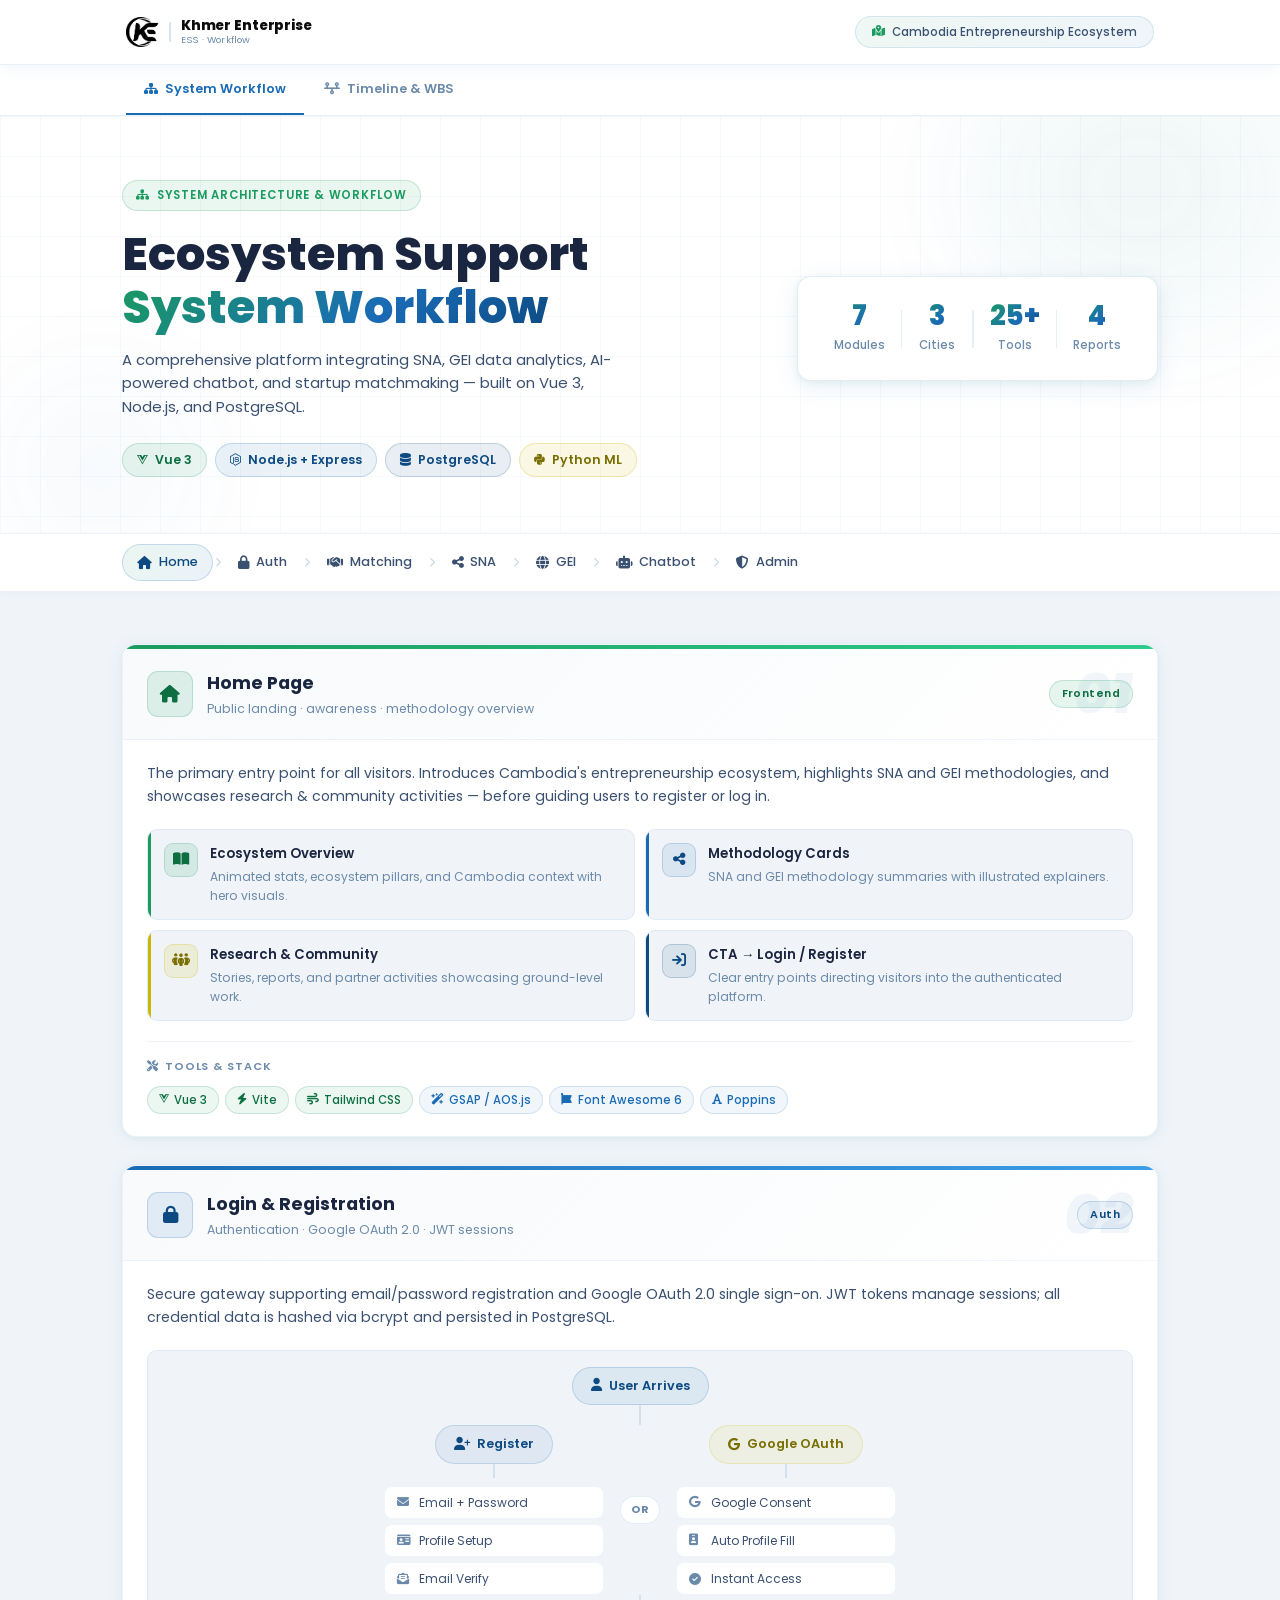
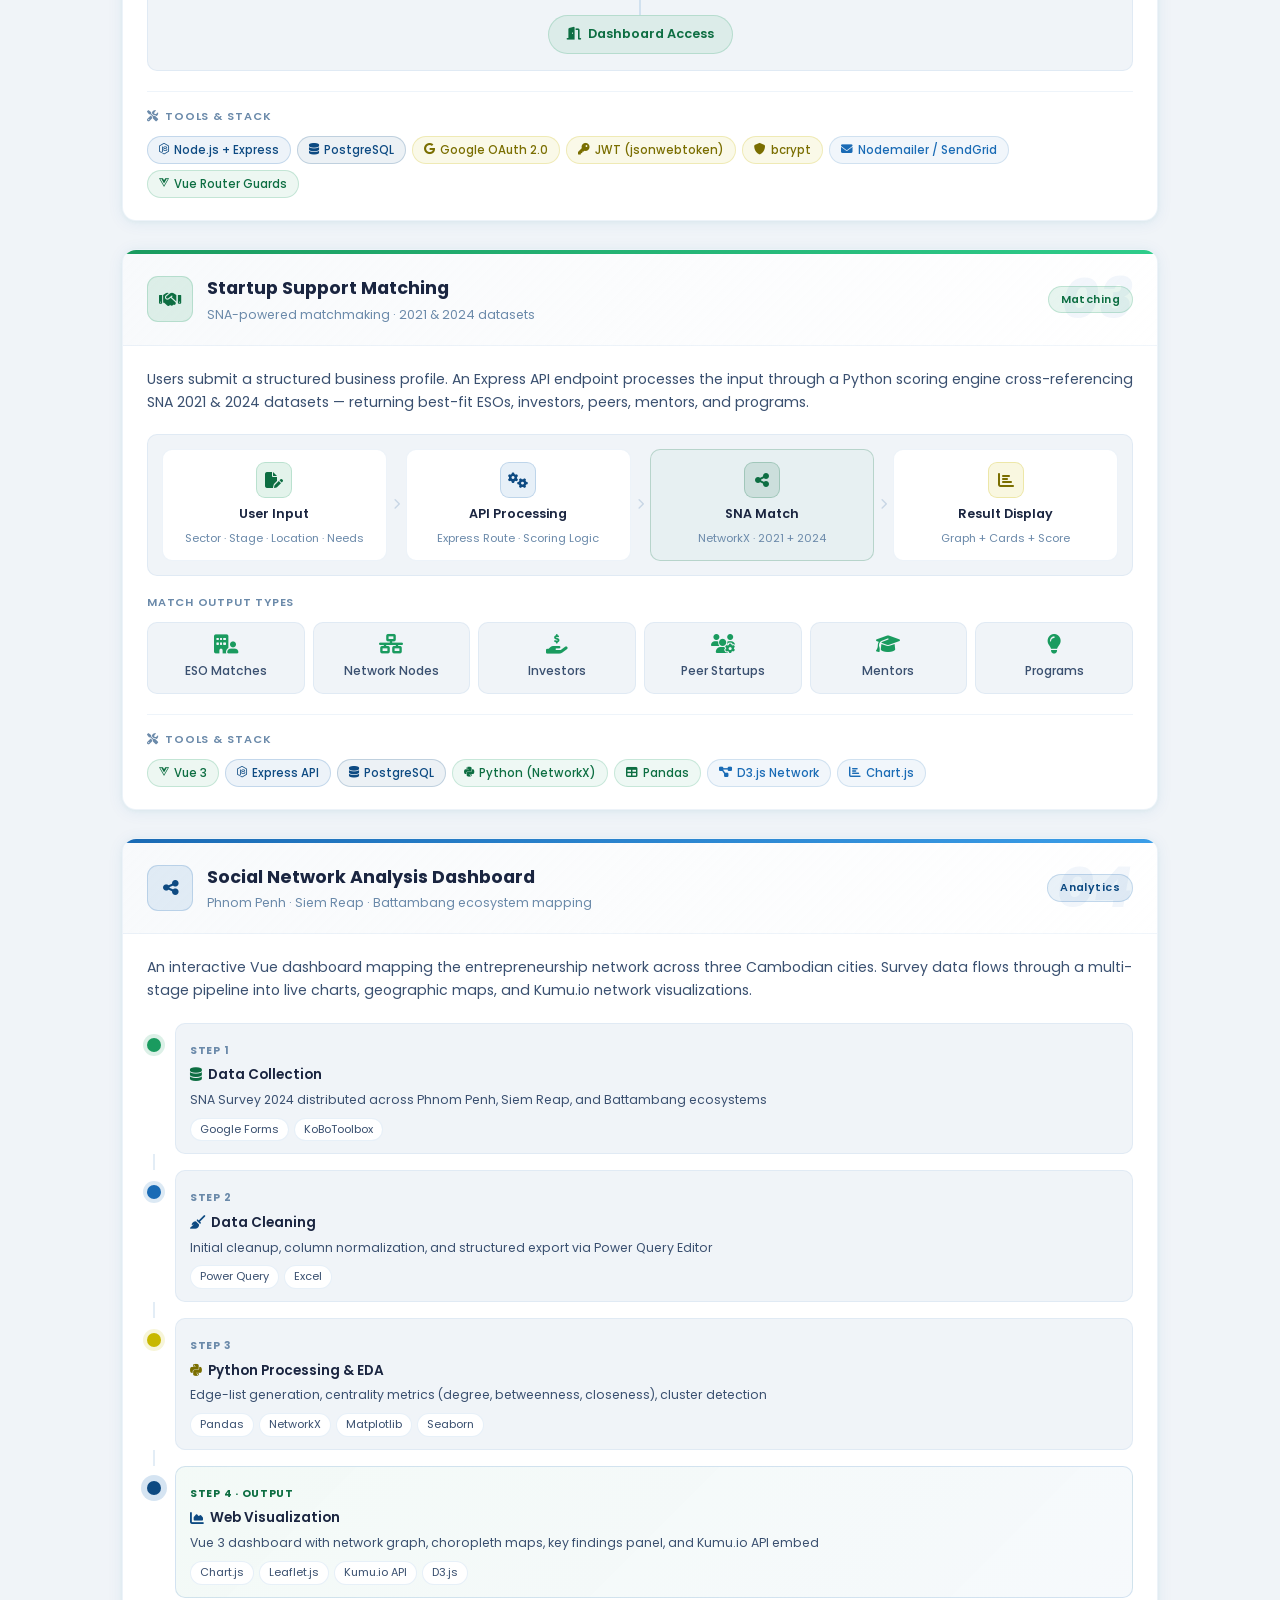
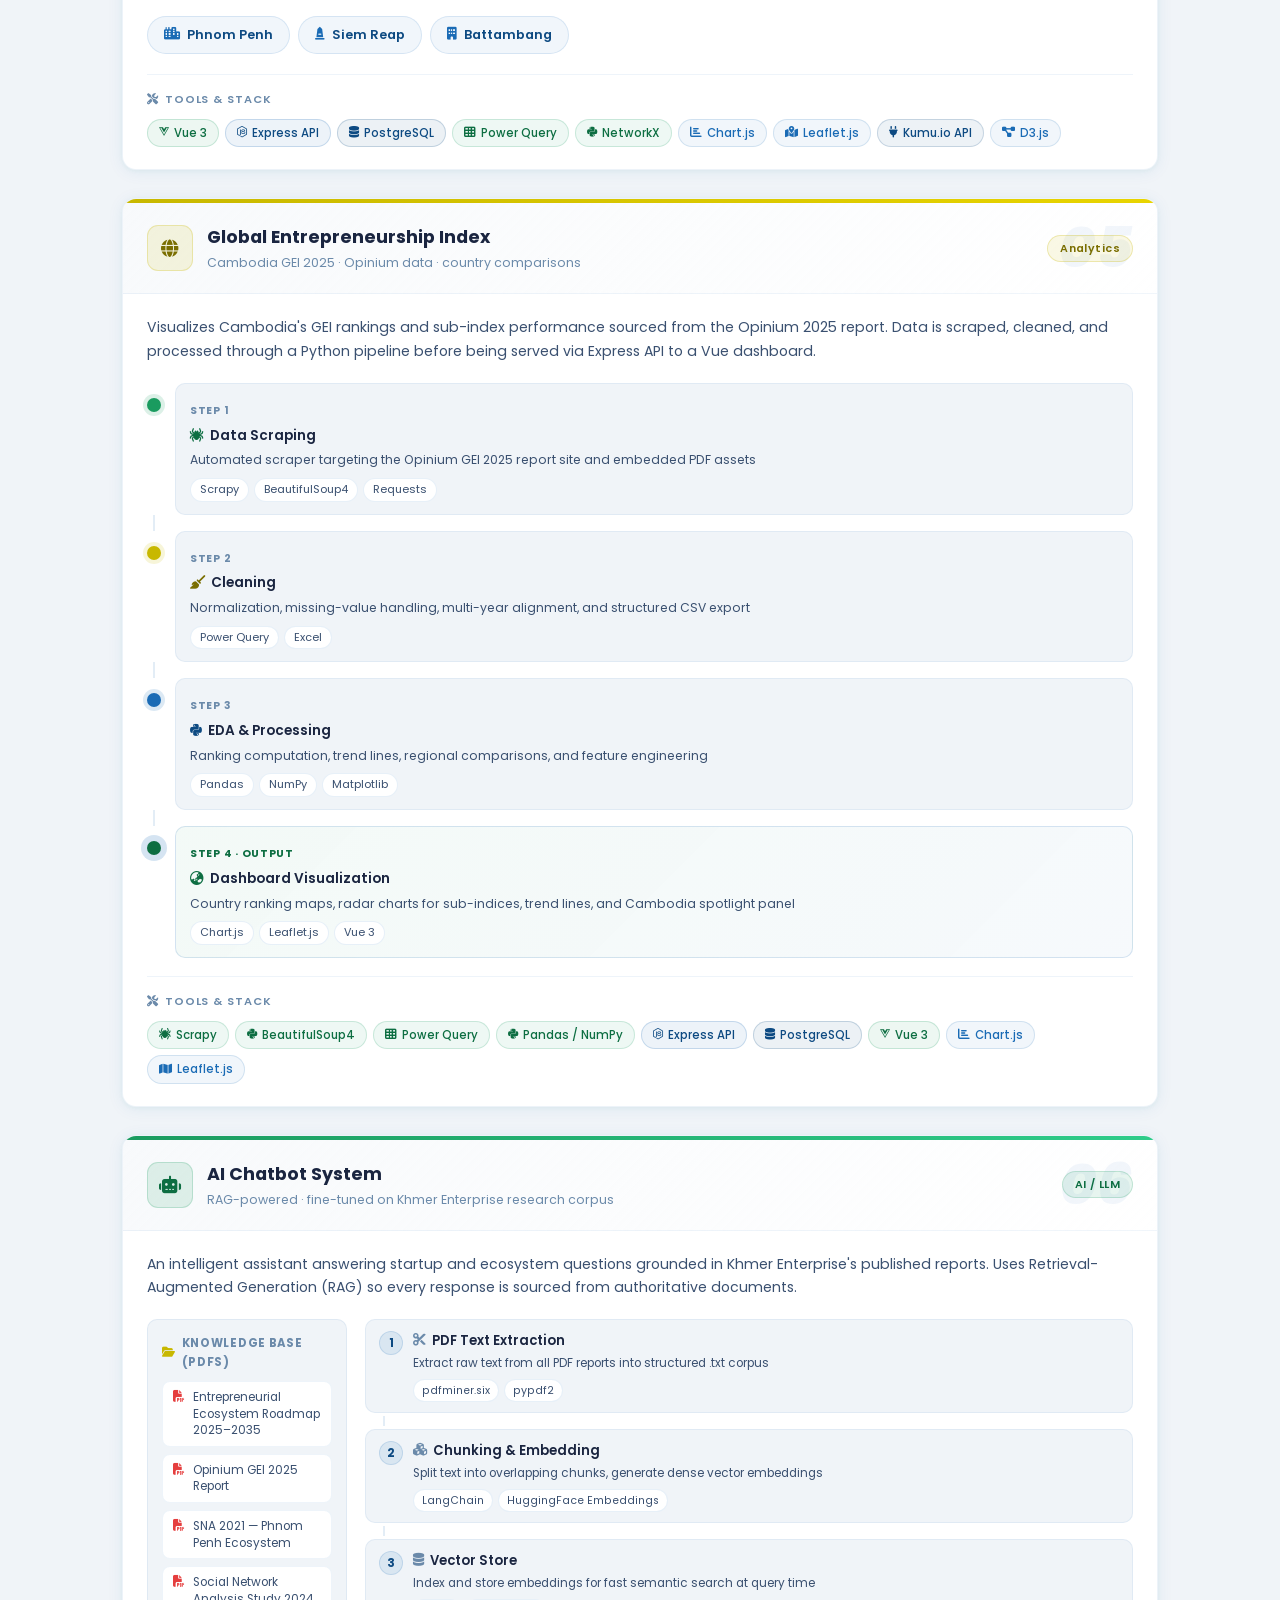
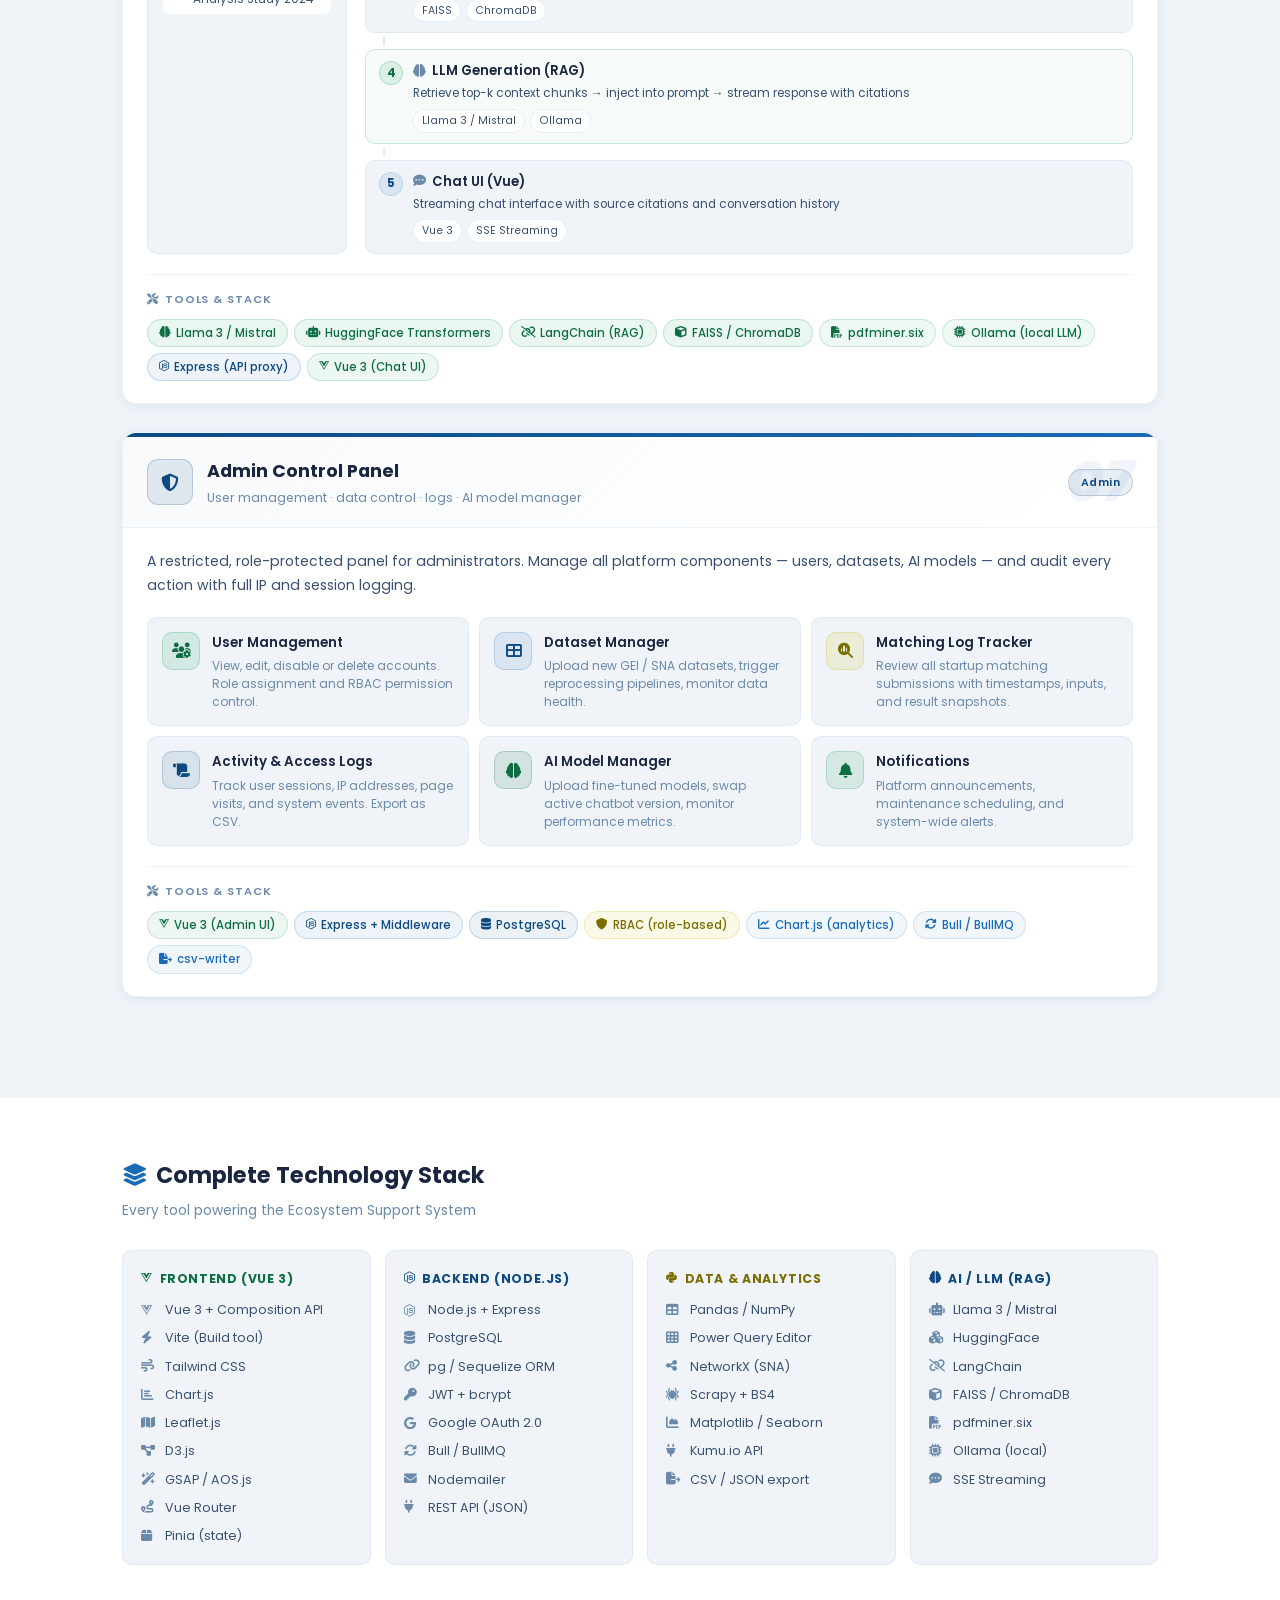
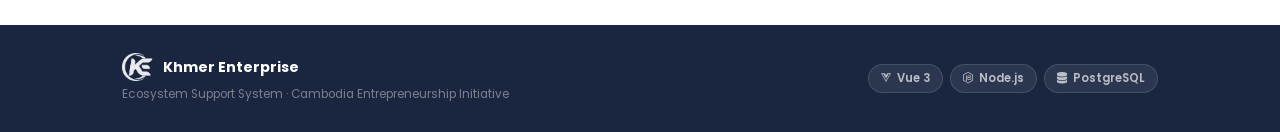
==== index.html @ 116cf1a3 "initial commit" ====
<!DOCTYPE html>
<html lang="en">
<head>
  <meta charset="UTF-8"/>
  <meta name="viewport" content="width=device-width, initial-scale=1.0"/>
  <title>Ecosystem Support System — Workflow</title>
  <link rel="icon" type="image/x-icon" href="images/favicon.ico"/>
  <link rel="stylesheet" href="css/index.css"/>
  <link rel="stylesheet" href="css/timeline.css"/>
  <link href="https://fonts.googleapis.com/css2?family=Poppins:wght@300;400;500;600;700;800&display=swap" rel="stylesheet"/>
  <link rel="stylesheet" href="https://cdnjs.cloudflare.com/ajax/libs/font-awesome/6.5.0/css/all.min.css"/>
</head>
<body>

  <!-- ════════════════════════════════
       HEADER
  ════════════════════════════════ -->
  <header class="site-header">
    <div class="header-inner">

      <!-- Logo -->
      <a class="logo" href="#">
        <img src="images/logo_KE.png" alt="Khmer Enterprise" class="logo-img"
             onerror="this.style.display='none';document.getElementById('logoFallback').style.display='flex'"/>
        <div class="logo-icon-fb" id="logoFallback" style="display:none">
          <i class="fa-solid fa-diagram-project"></i>
        </div>
        <div class="logo-divider" aria-hidden="true"></div>
        <div class="logo-text">
          <span class="logo-main">Khmer Enterprise</span>
          <span class="logo-sub">ESS · Workflow</span>
        </div>
      </a>

      <!-- Centre badge (desktop only) -->
      <div class="header-badge">
        <i class="fa-solid fa-map-location-dot"></i>
        <span>Cambodia Entrepreneurship Ecosystem</span>
      </div>

      <!-- Hamburger (mobile only) -->
      <button class="mobile-menu-btn" id="mobileMenuBtn" aria-label="Toggle navigation menu">
        <span></span>
        <span></span>
        <span></span>
      </button>

    </div>
  </header>

  <!-- ════════════════════════════════
       PAGE TABS
  ════════════════════════════════ -->
  <div class="page-tabs">
    <div class="page-tabs-inner">
      <a class="ptab active" href="index.html">
        <i class="fa-solid fa-sitemap"></i> System Workflow
      </a>
      <a class="ptab" href="timeline.html">
        <i class="fa-solid fa-timeline"></i> Timeline &amp; WBS
      </a>
    </div>
  </div>

  <!-- ════════════════════════════════
       HERO
  ════════════════════════════════ -->
  <section class="hero">
    <div class="hero-deco" aria-hidden="true">
      <div class="deco-blob b1"></div>
      <div class="deco-blob b2"></div>
      <div class="deco-grid"></div>
    </div>
    <div class="hero-inner container">
      <div class="hero-left">
        <div class="hero-tag"><i class="fa-solid fa-sitemap"></i> System Architecture & Workflow</div>
        <h1>Ecosystem Support<br/><span class="hero-accent">System Workflow</span></h1>
        <p>A comprehensive platform integrating SNA, GEI data analytics, AI-powered chatbot, and startup matchmaking — built on Vue 3, Node.js, and PostgreSQL.</p>
        <div class="hero-pills">
          <span class="pill pill-green"><i class="fa-brands fa-vuejs"></i> Vue 3</span>
          <span class="pill pill-blue"><i class="fa-brands fa-node-js"></i> Node.js + Express</span>
          <span class="pill pill-dark"><i class="fa-solid fa-database"></i> PostgreSQL</span>
          <span class="pill pill-yellow"><i class="fa-brands fa-python"></i> Python ML</span>
        </div>
      </div>
      <div class="hero-right">
        <div class="hero-stat-card">
          <div class="hs-item"><span class="hs-n">7</span><span class="hs-l">Modules</span></div>
          <div class="hs-div"></div>
          <div class="hs-item"><span class="hs-n">3</span><span class="hs-l">Cities</span></div>
          <div class="hs-div"></div>
          <div class="hs-item"><span class="hs-n">25+</span><span class="hs-l">Tools</span></div>
          <div class="hs-div"></div>
          <div class="hs-item"><span class="hs-n">4</span><span class="hs-l">Reports</span></div>
        </div>
      </div>
    </div>
  </section>

  <!-- ════════════════════════════════
       FLOW NAV
  ════════════════════════════════ -->
  <nav class="flow-nav" id="flowNav">
    <div class="flow-nav-inner container">
      <div class="flow-step" data-target="home"><div class="fs-icon"><i class="fa-solid fa-house"></i></div><span>Home</span></div>
      <i class="fa-solid fa-chevron-right nav-arrow" aria-hidden="true"></i>
      <div class="flow-step" data-target="auth"><div class="fs-icon"><i class="fa-solid fa-lock"></i></div><span>Auth</span></div>
      <i class="fa-solid fa-chevron-right nav-arrow" aria-hidden="true"></i>
      <div class="flow-step" data-target="matching"><div class="fs-icon"><i class="fa-solid fa-handshake"></i></div><span>Matching</span></div>
      <i class="fa-solid fa-chevron-right nav-arrow" aria-hidden="true"></i>
      <div class="flow-step" data-target="sna"><div class="fs-icon"><i class="fa-solid fa-share-nodes"></i></div><span>SNA</span></div>
      <i class="fa-solid fa-chevron-right nav-arrow" aria-hidden="true"></i>
      <div class="flow-step" data-target="gei"><div class="fs-icon"><i class="fa-solid fa-globe"></i></div><span>GEI</span></div>
      <i class="fa-solid fa-chevron-right nav-arrow" aria-hidden="true"></i>
      <div class="flow-step" data-target="chatbot"><div class="fs-icon"><i class="fa-solid fa-robot"></i></div><span>Chatbot</span></div>
      <i class="fa-solid fa-chevron-right nav-arrow" aria-hidden="true"></i>
      <div class="flow-step" data-target="admin"><div class="fs-icon"><i class="fa-solid fa-shield-halved"></i></div><span>Admin</span></div>
    </div>
  </nav>

  <!-- ════════════════════════════════
       MODULES
  ════════════════════════════════ -->
  <main class="main-content">
    <div class="container">

      <!-- ── 01 Home ── -->
      <article class="mod-card reveal" id="home">
        <div class="mod-accent accent-green"></div>
        <div class="mod-header">
          <div class="mod-num" aria-hidden="true">01</div>
          <div class="mod-icon-wrap mw-green"><i class="fa-solid fa-house"></i></div>
          <div class="mod-titles">
            <h2>Home Page</h2>
            <p>Public landing · awareness · methodology overview</p>
          </div>
          <div class="mod-badge mb-green">Frontend</div>
        </div>
        <div class="mod-body">
          <p class="mod-desc">The primary entry point for all visitors. Introduces Cambodia's entrepreneurship ecosystem, highlights SNA and GEI methodologies, and showcases research &amp; community activities — before guiding users to register or log in.</p>

          <div class="steps-grid">
            <div class="sg-item">
              <div class="sgi-dot" style="background:var(--green)"></div>
              <div class="sgi-icon sgi-green"><i class="fa-solid fa-book-open"></i></div>
              <div class="sgi-text"><h4>Ecosystem Overview</h4><p>Animated stats, ecosystem pillars, and Cambodia context with hero visuals.</p></div>
            </div>
            <div class="sg-item">
              <div class="sgi-dot" style="background:var(--blue)"></div>
              <div class="sgi-icon sgi-blue"><i class="fa-solid fa-share-nodes"></i></div>
              <div class="sgi-text"><h4>Methodology Cards</h4><p>SNA and GEI methodology summaries with illustrated explainers.</p></div>
            </div>
            <div class="sg-item">
              <div class="sgi-dot" style="background:var(--yellow-dark)"></div>
              <div class="sgi-icon sgi-yellow"><i class="fa-solid fa-people-group"></i></div>
              <div class="sgi-text"><h4>Research &amp; Community</h4><p>Stories, reports, and partner activities showcasing ground-level work.</p></div>
            </div>
            <div class="sg-item">
              <div class="sgi-dot" style="background:var(--blue-dark)"></div>
              <div class="sgi-icon sgi-darkblue"><i class="fa-solid fa-arrow-right-to-bracket"></i></div>
              <div class="sgi-text"><h4>CTA → Login / Register</h4><p>Clear entry points directing visitors into the authenticated platform.</p></div>
            </div>
          </div>

          <div class="tools-block">
            <div class="tb-label"><i class="fa-solid fa-screwdriver-wrench"></i> Tools &amp; Stack</div>
            <div class="tb-chips">
              <span class="chip ch-vue"><i class="fa-brands fa-vuejs"></i> Vue 3</span>
              <span class="chip ch-vue"><i class="fa-solid fa-bolt"></i> Vite</span>
              <span class="chip ch-vue"><i class="fa-solid fa-wind"></i> Tailwind CSS</span>
              <span class="chip ch-lib"><i class="fa-solid fa-wand-magic-sparkles"></i> GSAP / AOS.js</span>
              <span class="chip ch-lib"><i class="fa-brands fa-font-awesome"></i> Font Awesome 6</span>
              <span class="chip ch-lib"><i class="fa-solid fa-font"></i> Poppins</span>
            </div>
          </div>
        </div>
      </article>

      <!-- ── 02 Auth ── -->
      <article class="mod-card reveal" id="auth">
        <div class="mod-accent accent-blue"></div>
        <div class="mod-header">
          <div class="mod-num" aria-hidden="true">02</div>
          <div class="mod-icon-wrap mw-blue"><i class="fa-solid fa-lock"></i></div>
          <div class="mod-titles">
            <h2>Login &amp; Registration</h2>
            <p>Authentication · Google OAuth 2.0 · JWT sessions</p>
          </div>
          <div class="mod-badge mb-blue">Auth</div>
        </div>
        <div class="mod-body">
          <p class="mod-desc">Secure gateway supporting email/password registration and Google OAuth 2.0 single sign-on. JWT tokens manage sessions; all credential data is hashed via bcrypt and persisted in PostgreSQL.</p>

          <div class="auth-diagram">
            <div class="ad-row ad-center">
              <div class="ad-node ad-start"><i class="fa-solid fa-user"></i> User Arrives</div>
            </div>
            <div class="ad-vline"></div>
            <div class="ad-branches">
              <div class="ad-branch">
                <div class="ad-node ad-email"><i class="fa-solid fa-user-plus"></i> Register</div>
                <div class="ad-vline-sm"></div>
                <div class="ad-subs">
                  <div class="ad-sub"><i class="fa-solid fa-envelope"></i> Email + Password</div>
                  <div class="ad-sub"><i class="fa-solid fa-id-card"></i> Profile Setup</div>
                  <div class="ad-sub"><i class="fa-solid fa-envelope-open-text"></i> Email Verify</div>
                </div>
              </div>
              <div class="ad-or-pill">OR</div>
              <div class="ad-branch">
                <div class="ad-node ad-google"><i class="fa-brands fa-google"></i> Google OAuth</div>
                <div class="ad-vline-sm"></div>
                <div class="ad-subs">
                  <div class="ad-sub"><i class="fa-brands fa-google"></i> Google Consent</div>
                  <div class="ad-sub"><i class="fa-solid fa-id-badge"></i> Auto Profile Fill</div>
                  <div class="ad-sub"><i class="fa-solid fa-circle-check"></i> Instant Access</div>
                </div>
              </div>
            </div>
            <div class="ad-vline"></div>
            <div class="ad-row ad-center">
              <div class="ad-node ad-end"><i class="fa-solid fa-door-open"></i> Dashboard Access</div>
            </div>
          </div>

          <div class="tools-block">
            <div class="tb-label"><i class="fa-solid fa-screwdriver-wrench"></i> Tools &amp; Stack</div>
            <div class="tb-chips">
              <span class="chip ch-node"><i class="fa-brands fa-node-js"></i> Node.js + Express</span>
              <span class="chip ch-db"><i class="fa-solid fa-database"></i> PostgreSQL</span>
              <span class="chip ch-auth"><i class="fa-brands fa-google"></i> Google OAuth 2.0</span>
              <span class="chip ch-auth"><i class="fa-solid fa-key"></i> JWT (jsonwebtoken)</span>
              <span class="chip ch-auth"><i class="fa-solid fa-shield"></i> bcrypt</span>
              <span class="chip ch-lib"><i class="fa-solid fa-envelope"></i> Nodemailer / SendGrid</span>
              <span class="chip ch-vue"><i class="fa-brands fa-vuejs"></i> Vue Router Guards</span>
            </div>
          </div>
        </div>
      </article>

      <!-- ── 03 Matching ── -->
      <article class="mod-card reveal" id="matching">
        <div class="mod-accent accent-green"></div>
        <div class="mod-header">
          <div class="mod-num" aria-hidden="true">03</div>
          <div class="mod-icon-wrap mw-green"><i class="fa-solid fa-handshake"></i></div>
          <div class="mod-titles">
            <h2>Startup Support Matching</h2>
            <p>SNA-powered matchmaking · 2021 &amp; 2024 datasets</p>
          </div>
          <div class="mod-badge mb-green">Matching</div>
        </div>
        <div class="mod-body">
          <p class="mod-desc">Users submit a structured business profile. An Express API endpoint processes the input through a Python scoring engine cross-referencing SNA 2021 &amp; 2024 datasets — returning best-fit ESOs, investors, peers, mentors, and programs.</p>

          <div class="pipeline-row">
            <div class="pr-step">
              <div class="pr-ico pr-ico-green"><i class="fa-solid fa-file-pen"></i></div>
              <div class="pr-lbl">User Input</div>
              <div class="pr-sub">Sector · Stage · Location · Needs</div>
            </div>
            <div class="pr-arr" aria-hidden="true"><i class="fa-solid fa-chevron-right"></i></div>
            <div class="pr-step">
              <div class="pr-ico pr-ico-blue"><i class="fa-solid fa-gears"></i></div>
              <div class="pr-lbl">API Processing</div>
              <div class="pr-sub">Express Route · Scoring Logic</div>
            </div>
            <div class="pr-arr" aria-hidden="true"><i class="fa-solid fa-chevron-right"></i></div>
            <div class="pr-step pr-step-active">
              <div class="pr-ico pr-ico-darkgreen"><i class="fa-solid fa-share-nodes"></i></div>
              <div class="pr-lbl">SNA Match</div>
              <div class="pr-sub">NetworkX · 2021 + 2024</div>
            </div>
            <div class="pr-arr" aria-hidden="true"><i class="fa-solid fa-chevron-right"></i></div>
            <div class="pr-step">
              <div class="pr-ico pr-ico-yellow"><i class="fa-solid fa-chart-bar"></i></div>
              <div class="pr-lbl">Result Display</div>
              <div class="pr-sub">Graph + Cards + Score</div>
            </div>
          </div>

          <div class="output-label">Match Output Types</div>
          <div class="output-grid">
            <div class="og-item"><i class="fa-solid fa-building-user"></i><span>ESO Matches</span></div>
            <div class="og-item"><i class="fa-solid fa-network-wired"></i><span>Network Nodes</span></div>
            <div class="og-item"><i class="fa-solid fa-hand-holding-dollar"></i><span>Investors</span></div>
            <div class="og-item"><i class="fa-solid fa-users-gear"></i><span>Peer Startups</span></div>
            <div class="og-item"><i class="fa-solid fa-graduation-cap"></i><span>Mentors</span></div>
            <div class="og-item"><i class="fa-solid fa-lightbulb"></i><span>Programs</span></div>
          </div>

          <div class="tools-block">
            <div class="tb-label"><i class="fa-solid fa-screwdriver-wrench"></i> Tools &amp; Stack</div>
            <div class="tb-chips">
              <span class="chip ch-vue"><i class="fa-brands fa-vuejs"></i> Vue 3</span>
              <span class="chip ch-node"><i class="fa-brands fa-node-js"></i> Express API</span>
              <span class="chip ch-db"><i class="fa-solid fa-database"></i> PostgreSQL</span>
              <span class="chip ch-python"><i class="fa-brands fa-python"></i> Python (NetworkX)</span>
              <span class="chip ch-python"><i class="fa-solid fa-table"></i> Pandas</span>
              <span class="chip ch-lib"><i class="fa-solid fa-diagram-project"></i> D3.js Network</span>
              <span class="chip ch-lib"><i class="fa-solid fa-chart-bar"></i> Chart.js</span>
            </div>
          </div>
        </div>
      </article>

      <!-- ── 04 SNA ── -->
      <article class="mod-card reveal" id="sna">
        <div class="mod-accent accent-blue"></div>
        <div class="mod-header">
          <div class="mod-num" aria-hidden="true">04</div>
          <div class="mod-icon-wrap mw-blue"><i class="fa-solid fa-share-nodes"></i></div>
          <div class="mod-titles">
            <h2>Social Network Analysis Dashboard</h2>
            <p>Phnom Penh · Siem Reap · Battambang ecosystem mapping</p>
          </div>
          <div class="mod-badge mb-blue">Analytics</div>
        </div>
        <div class="mod-body">
          <p class="mod-desc">An interactive Vue dashboard mapping the entrepreneurship network across three Cambodian cities. Survey data flows through a multi-stage pipeline into live charts, geographic maps, and Kumu.io network visualizations.</p>

          <div class="pipeline-vert">
            <div class="pv-row">
              <div class="pv-dot pv-green"></div>
              <div class="pv-card">
                <span class="pv-step-tag">Step 1</span>
                <h4><i class="fa-solid fa-database pv-icon-green"></i> Data Collection</h4>
                <p>SNA Survey 2024 distributed across Phnom Penh, Siem Reap, and Battambang ecosystems</p>
                <div class="pv-tags"><span>Google Forms</span><span>KoBoToolbox</span></div>
              </div>
            </div>
            <div class="pv-connector"></div>
            <div class="pv-row">
              <div class="pv-dot pv-blue"></div>
              <div class="pv-card">
                <span class="pv-step-tag">Step 2</span>
                <h4><i class="fa-solid fa-broom pv-icon-blue"></i> Data Cleaning</h4>
                <p>Initial cleanup, column normalization, and structured export via Power Query Editor</p>
                <div class="pv-tags"><span>Power Query</span><span>Excel</span></div>
              </div>
            </div>
            <div class="pv-connector"></div>
            <div class="pv-row">
              <div class="pv-dot pv-yellow"></div>
              <div class="pv-card">
                <span class="pv-step-tag">Step 3</span>
                <h4><i class="fa-brands fa-python pv-icon-yellow"></i> Python Processing &amp; EDA</h4>
                <p>Edge-list generation, centrality metrics (degree, betweenness, closeness), cluster detection</p>
                <div class="pv-tags"><span>Pandas</span><span>NetworkX</span><span>Matplotlib</span><span>Seaborn</span></div>
              </div>
            </div>
            <div class="pv-connector"></div>
            <div class="pv-row">
              <div class="pv-dot pv-darkblue pv-active-dot"></div>
              <div class="pv-card pv-card-highlight">
                <span class="pv-step-tag pv-step-active">Step 4 · Output</span>
                <h4><i class="fa-solid fa-chart-area pv-icon-darkblue"></i> Web Visualization</h4>
                <p>Vue 3 dashboard with network graph, choropleth maps, key findings panel, and Kumu.io API embed</p>
                <div class="pv-tags"><span>Chart.js</span><span>Leaflet.js</span><span>Kumu.io API</span><span>D3.js</span></div>
              </div>
            </div>
          </div>

          <div class="city-row">
            <div class="city-chip"><i class="fa-solid fa-city"></i> Phnom Penh</div>
            <div class="city-chip"><i class="fa-solid fa-monument"></i> Siem Reap</div>
            <div class="city-chip"><i class="fa-solid fa-building"></i> Battambang</div>
          </div>

          <div class="tools-block">
            <div class="tb-label"><i class="fa-solid fa-screwdriver-wrench"></i> Tools &amp; Stack</div>
            <div class="tb-chips">
              <span class="chip ch-vue"><i class="fa-brands fa-vuejs"></i> Vue 3</span>
              <span class="chip ch-node"><i class="fa-brands fa-node-js"></i> Express API</span>
              <span class="chip ch-db"><i class="fa-solid fa-database"></i> PostgreSQL</span>
              <span class="chip ch-python"><i class="fa-solid fa-table-cells"></i> Power Query</span>
              <span class="chip ch-python"><i class="fa-brands fa-python"></i> NetworkX</span>
              <span class="chip ch-lib"><i class="fa-solid fa-chart-bar"></i> Chart.js</span>
              <span class="chip ch-lib"><i class="fa-solid fa-map-location-dot"></i> Leaflet.js</span>
              <span class="chip ch-api"><i class="fa-solid fa-plug"></i> Kumu.io API</span>
              <span class="chip ch-lib"><i class="fa-solid fa-diagram-project"></i> D3.js</span>
            </div>
          </div>
        </div>
      </article>

      <!-- ── 05 GEI ── -->
      <article class="mod-card reveal" id="gei">
        <div class="mod-accent accent-yellow"></div>
        <div class="mod-header">
          <div class="mod-num" aria-hidden="true">05</div>
          <div class="mod-icon-wrap mw-yellow"><i class="fa-solid fa-globe"></i></div>
          <div class="mod-titles">
            <h2>Global Entrepreneurship Index</h2>
            <p>Cambodia GEI 2025 · Opinium data · country comparisons</p>
          </div>
          <div class="mod-badge mb-yellow">Analytics</div>
        </div>
        <div class="mod-body">
          <p class="mod-desc">Visualizes Cambodia's GEI rankings and sub-index performance sourced from the Opinium 2025 report. Data is scraped, cleaned, and processed through a Python pipeline before being served via Express API to a Vue dashboard.</p>

          <div class="pipeline-vert">
            <div class="pv-row">
              <div class="pv-dot pv-green"></div>
              <div class="pv-card">
                <span class="pv-step-tag">Step 1</span>
                <h4><i class="fa-solid fa-spider pv-icon-green"></i> Data Scraping</h4>
                <p>Automated scraper targeting the Opinium GEI 2025 report site and embedded PDF assets</p>
                <div class="pv-tags"><span>Scrapy</span><span>BeautifulSoup4</span><span>Requests</span></div>
              </div>
            </div>
            <div class="pv-connector"></div>
            <div class="pv-row">
              <div class="pv-dot pv-yellow"></div>
              <div class="pv-card">
                <span class="pv-step-tag">Step 2</span>
                <h4><i class="fa-solid fa-broom pv-icon-yellow"></i> Cleaning</h4>
                <p>Normalization, missing-value handling, multi-year alignment, and structured CSV export</p>
                <div class="pv-tags"><span>Power Query</span><span>Excel</span></div>
              </div>
            </div>
            <div class="pv-connector"></div>
            <div class="pv-row">
              <div class="pv-dot pv-blue"></div>
              <div class="pv-card">
                <span class="pv-step-tag">Step 3</span>
                <h4><i class="fa-brands fa-python pv-icon-blue"></i> EDA &amp; Processing</h4>
                <p>Ranking computation, trend lines, regional comparisons, and feature engineering</p>
                <div class="pv-tags"><span>Pandas</span><span>NumPy</span><span>Matplotlib</span></div>
              </div>
            </div>
            <div class="pv-connector"></div>
            <div class="pv-row">
              <div class="pv-dot pv-darkgreen pv-active-dot"></div>
              <div class="pv-card pv-card-highlight">
                <span class="pv-step-tag pv-step-active">Step 4 · Output</span>
                <h4><i class="fa-solid fa-earth-asia pv-icon-darkgreen"></i> Dashboard Visualization</h4>
                <p>Country ranking maps, radar charts for sub-indices, trend lines, and Cambodia spotlight panel</p>
                <div class="pv-tags"><span>Chart.js</span><span>Leaflet.js</span><span>Vue 3</span></div>
              </div>
            </div>
          </div>

          <div class="tools-block">
            <div class="tb-label"><i class="fa-solid fa-screwdriver-wrench"></i> Tools &amp; Stack</div>
            <div class="tb-chips">
              <span class="chip ch-python"><i class="fa-solid fa-spider"></i> Scrapy</span>
              <span class="chip ch-python"><i class="fa-brands fa-python"></i> BeautifulSoup4</span>
              <span class="chip ch-python"><i class="fa-solid fa-table-cells"></i> Power Query</span>
              <span class="chip ch-python"><i class="fa-brands fa-python"></i> Pandas / NumPy</span>
              <span class="chip ch-node"><i class="fa-brands fa-node-js"></i> Express API</span>
              <span class="chip ch-db"><i class="fa-solid fa-database"></i> PostgreSQL</span>
              <span class="chip ch-vue"><i class="fa-brands fa-vuejs"></i> Vue 3</span>
              <span class="chip ch-lib"><i class="fa-solid fa-chart-bar"></i> Chart.js</span>
              <span class="chip ch-lib"><i class="fa-solid fa-map"></i> Leaflet.js</span>
            </div>
          </div>
        </div>
      </article>

      <!-- ── 06 Chatbot ── -->
      <article class="mod-card reveal" id="chatbot">
        <div class="mod-accent accent-green"></div>
        <div class="mod-header">
          <div class="mod-num" aria-hidden="true">06</div>
          <div class="mod-icon-wrap mw-green"><i class="fa-solid fa-robot"></i></div>
          <div class="mod-titles">
            <h2>AI Chatbot System</h2>
            <p>RAG-powered · fine-tuned on Khmer Enterprise research corpus</p>
          </div>
          <div class="mod-badge mb-green">AI / LLM</div>
        </div>
        <div class="mod-body">
          <p class="mod-desc">An intelligent assistant answering startup and ecosystem questions grounded in Khmer Enterprise's published reports. Uses Retrieval-Augmented Generation (RAG) so every response is sourced from authoritative documents.</p>

          <div class="rag-layout">
            <div class="rag-sources">
              <div class="rag-src-hd"><i class="fa-solid fa-folder-open"></i> Knowledge Base (PDFs)</div>
              <div class="rag-src-list">
                <div class="rag-src-item"><i class="fa-solid fa-file-pdf"></i><span>Entrepreneurial Ecosystem Roadmap 2025–2035</span></div>
                <div class="rag-src-item"><i class="fa-solid fa-file-pdf"></i><span>Opinium GEI 2025 Report</span></div>
                <div class="rag-src-item"><i class="fa-solid fa-file-pdf"></i><span>SNA 2021 — Phnom Penh Ecosystem</span></div>
                <div class="rag-src-item"><i class="fa-solid fa-file-pdf"></i><span>Social Network Analysis Study 2024</span></div>
              </div>
            </div>

            <div class="rag-pipeline">
              <div class="rag-step">
                <div class="rag-sn">1</div>
                <div class="rag-sb">
                  <h5><i class="fa-solid fa-scissors"></i> PDF Text Extraction</h5>
                  <p>Extract raw text from all PDF reports into structured .txt corpus</p>
                  <div class="rag-tags"><span>pdfminer.six</span><span>pypdf2</span></div>
                </div>
              </div>
              <div class="rag-conn"></div>
              <div class="rag-step">
                <div class="rag-sn">2</div>
                <div class="rag-sb">
                  <h5><i class="fa-solid fa-cubes"></i> Chunking &amp; Embedding</h5>
                  <p>Split text into overlapping chunks, generate dense vector embeddings</p>
                  <div class="rag-tags"><span>LangChain</span><span>HuggingFace Embeddings</span></div>
                </div>
              </div>
              <div class="rag-conn"></div>
              <div class="rag-step">
                <div class="rag-sn">3</div>
                <div class="rag-sb">
                  <h5><i class="fa-solid fa-database"></i> Vector Store</h5>
                  <p>Index and store embeddings for fast semantic search at query time</p>
                  <div class="rag-tags"><span>FAISS</span><span>ChromaDB</span></div>
                </div>
              </div>
              <div class="rag-conn"></div>
              <div class="rag-step rag-step-hl">
                <div class="rag-sn rag-sn-hl">4</div>
                <div class="rag-sb">
                  <h5><i class="fa-solid fa-brain"></i> LLM Generation (RAG)</h5>
                  <p>Retrieve top-k context chunks → inject into prompt → stream response with citations</p>
                  <div class="rag-tags"><span>Llama 3 / Mistral</span><span>Ollama</span></div>
                </div>
              </div>
              <div class="rag-conn"></div>
              <div class="rag-step">
                <div class="rag-sn">5</div>
                <div class="rag-sb">
                  <h5><i class="fa-solid fa-comment-dots"></i> Chat UI (Vue)</h5>
                  <p>Streaming chat interface with source citations and conversation history</p>
                  <div class="rag-tags"><span>Vue 3</span><span>SSE Streaming</span></div>
                </div>
              </div>
            </div>
          </div>

          <div class="tools-block">
            <div class="tb-label"><i class="fa-solid fa-screwdriver-wrench"></i> Tools &amp; Stack</div>
            <div class="tb-chips">
              <span class="chip ch-ai"><i class="fa-solid fa-brain"></i> Llama 3 / Mistral</span>
              <span class="chip ch-ai"><i class="fa-solid fa-robot"></i> HuggingFace Transformers</span>
              <span class="chip ch-ai"><i class="fa-solid fa-link-slash"></i> LangChain (RAG)</span>
              <span class="chip ch-ai"><i class="fa-solid fa-cube"></i> FAISS / ChromaDB</span>
              <span class="chip ch-python"><i class="fa-solid fa-file-pdf"></i> pdfminer.six</span>
              <span class="chip ch-python"><i class="fa-solid fa-microchip"></i> Ollama (local LLM)</span>
              <span class="chip ch-node"><i class="fa-brands fa-node-js"></i> Express (API proxy)</span>
              <span class="chip ch-vue"><i class="fa-brands fa-vuejs"></i> Vue 3 (Chat UI)</span>
            </div>
          </div>
        </div>
      </article>

      <!-- ── 07 Admin ── -->
      <article class="mod-card reveal" id="admin">
        <div class="mod-accent accent-dark"></div>
        <div class="mod-header">
          <div class="mod-num" aria-hidden="true">07</div>
          <div class="mod-icon-wrap mw-dark"><i class="fa-solid fa-shield-halved"></i></div>
          <div class="mod-titles">
            <h2>Admin Control Panel</h2>
            <p>User management · data control · logs · AI model manager</p>
          </div>
          <div class="mod-badge mb-dark">Admin</div>
        </div>
        <div class="mod-body">
          <p class="mod-desc">A restricted, role-protected panel for administrators. Manage all platform components — users, datasets, AI models — and audit every action with full IP and session logging.</p>

          <div class="admin-grid">
            <div class="ag-feat">
              <div class="ag-ico ag-green"><i class="fa-solid fa-users-cog"></i></div>
              <div class="ag-text"><h5>User Management</h5><p>View, edit, disable or delete accounts. Role assignment and RBAC permission control.</p></div>
            </div>
            <div class="ag-feat">
              <div class="ag-ico ag-blue"><i class="fa-solid fa-table-cells-large"></i></div>
              <div class="ag-text"><h5>Dataset Manager</h5><p>Upload new GEI / SNA datasets, trigger reprocessing pipelines, monitor data health.</p></div>
            </div>
            <div class="ag-feat">
              <div class="ag-ico ag-yellow"><i class="fa-solid fa-magnifying-glass-chart"></i></div>
              <div class="ag-text"><h5>Matching Log Tracker</h5><p>Review all startup matching submissions with timestamps, inputs, and result snapshots.</p></div>
            </div>
            <div class="ag-feat">
              <div class="ag-ico ag-darkblue"><i class="fa-solid fa-scroll"></i></div>
              <div class="ag-text"><h5>Activity &amp; Access Logs</h5><p>Track user sessions, IP addresses, page visits, and system events. Export as CSV.</p></div>
            </div>
            <div class="ag-feat">
              <!-- FIXED: fa-microchip-ai doesn't exist in FA 6.5 — replaced with fa-brain + fa-microchip combo -->
              <div class="ag-ico ag-darkgreen"><i class="fa-solid fa-brain"></i></div>
              <div class="ag-text"><h5>AI Model Manager</h5><p>Upload fine-tuned models, swap active chatbot version, monitor performance metrics.</p></div>
            </div>
            <div class="ag-feat">
              <div class="ag-ico ag-green"><i class="fa-solid fa-bell"></i></div>
              <div class="ag-text"><h5>Notifications</h5><p>Platform announcements, maintenance scheduling, and system-wide alerts.</p></div>
            </div>
          </div>

          <div class="tools-block">
            <div class="tb-label"><i class="fa-solid fa-screwdriver-wrench"></i> Tools &amp; Stack</div>
            <div class="tb-chips">
              <span class="chip ch-vue"><i class="fa-brands fa-vuejs"></i> Vue 3 (Admin UI)</span>
              <span class="chip ch-node"><i class="fa-brands fa-node-js"></i> Express + Middleware</span>
              <span class="chip ch-db"><i class="fa-solid fa-database"></i> PostgreSQL</span>
              <span class="chip ch-auth"><i class="fa-solid fa-shield"></i> RBAC (role-based)</span>
              <span class="chip ch-lib"><i class="fa-solid fa-chart-line"></i> Chart.js (analytics)</span>
              <span class="chip ch-lib"><i class="fa-solid fa-rotate"></i> Bull / BullMQ</span>
              <span class="chip ch-lib"><i class="fa-solid fa-file-export"></i> csv-writer</span>
            </div>
          </div>
        </div>
      </article>

    </div><!-- /.container -->
  </main>

  <!-- ════════════════════════════════
       TECH STACK SUMMARY
  ════════════════════════════════ -->
  <section class="tech-section">
    <div class="container">
      <div class="ts-hd">
        <h2><i class="fa-solid fa-layer-group"></i> Complete Technology Stack</h2>
        <p>Every tool powering the Ecosystem Support System</p>
      </div>
      <div class="ts-grid">
        <div class="ts-col">
          <div class="ts-col-hd ts-green"><i class="fa-brands fa-vuejs"></i> Frontend (Vue 3)</div>
          <ul>
            <li><i class="fa-brands fa-vuejs"></i> Vue 3 + Composition API</li>
            <li><i class="fa-solid fa-bolt"></i> Vite (Build tool)</li>
            <li><i class="fa-solid fa-wind"></i> Tailwind CSS</li>
            <li><i class="fa-solid fa-chart-bar"></i> Chart.js</li>
            <li><i class="fa-solid fa-map"></i> Leaflet.js</li>
            <li><i class="fa-solid fa-diagram-project"></i> D3.js</li>
            <li><i class="fa-solid fa-wand-magic-sparkles"></i> GSAP / AOS.js</li>
            <li><i class="fa-solid fa-route"></i> Vue Router</li>
            <li><i class="fa-solid fa-box"></i> Pinia (state)</li>
          </ul>
        </div>
        <div class="ts-col">
          <div class="ts-col-hd ts-blue"><i class="fa-brands fa-node-js"></i> Backend (Node.js)</div>
          <ul>
            <li><i class="fa-brands fa-node-js"></i> Node.js + Express</li>
            <li><i class="fa-solid fa-database"></i> PostgreSQL</li>
            <li><i class="fa-solid fa-link"></i> pg / Sequelize ORM</li>
            <li><i class="fa-solid fa-key"></i> JWT + bcrypt</li>
            <li><i class="fa-brands fa-google"></i> Google OAuth 2.0</li>
            <li><i class="fa-solid fa-rotate"></i> Bull / BullMQ</li>
            <li><i class="fa-solid fa-envelope"></i> Nodemailer</li>
            <li><i class="fa-solid fa-plug"></i> REST API (JSON)</li>
          </ul>
        </div>
        <div class="ts-col">
          <div class="ts-col-hd ts-yellow"><i class="fa-brands fa-python"></i> Data &amp; Analytics</div>
          <ul>
            <li><i class="fa-solid fa-table"></i> Pandas / NumPy</li>
            <li><i class="fa-solid fa-table-cells"></i> Power Query Editor</li>
            <li><i class="fa-solid fa-share-nodes"></i> NetworkX (SNA)</li>
            <li><i class="fa-solid fa-spider"></i> Scrapy + BS4</li>
            <li><i class="fa-solid fa-chart-area"></i> Matplotlib / Seaborn</li>
            <li><i class="fa-solid fa-plug"></i> Kumu.io API</li>
            <li><i class="fa-solid fa-file-export"></i> CSV / JSON export</li>
          </ul>
        </div>
        <div class="ts-col">
          <div class="ts-col-hd ts-darkblue"><i class="fa-solid fa-brain"></i> AI / LLM (RAG)</div>
          <ul>
            <li><i class="fa-solid fa-robot"></i> Llama 3 / Mistral</li>
            <li><i class="fa-solid fa-cubes"></i> HuggingFace</li>
            <li><i class="fa-solid fa-link-slash"></i> LangChain</li>
            <li><i class="fa-solid fa-cube"></i> FAISS / ChromaDB</li>
            <li><i class="fa-solid fa-file-pdf"></i> pdfminer.six</li>
            <li><i class="fa-solid fa-microchip"></i> Ollama (local)</li>
            <li><i class="fa-solid fa-comment-dots"></i> SSE Streaming</li>
          </ul>
        </div>
      </div>
    </div>
  </section>

  <!-- ════════════════════════════════
       FOOTER
  ════════════════════════════════ -->
  <footer class="site-footer">
    <div class="footer-inner container">
      <div class="footer-left">
        <div class="footer-logo">
          <img src="images/logo_KE.png" alt="Khmer Enterprise" class="footer-logo-img" onerror="this.style.display='none'"/>
          <span>Khmer Enterprise</span>
        </div>
        <p>Ecosystem Support System · Cambodia Entrepreneurship Initiative</p>
      </div>
      <div class="footer-right">
        <span class="ft-badge"><i class="fa-brands fa-vuejs"></i> Vue 3</span>
        <span class="ft-badge"><i class="fa-brands fa-node-js"></i> Node.js</span>
        <span class="ft-badge"><i class="fa-solid fa-database"></i> PostgreSQL</span>
      </div>
    </div>
  </footer>

  <!-- Back to top -->
  <button class="back-to-top" id="backToTop" aria-label="Back to top">
    <i class="fa-solid fa-chevron-up"></i>
  </button>

  <script src="js/index.js"></script>
</body>
</html>
---- css/index.css ----
/* ============================================================
   ESS Workflow — workflow.css
   Mobile-first · Poppins · White/Light theme
   ============================================================ */

/* ── Reset & Variables ──────────────────────────────────── */
:root {
  --green:        #1a9b5f;
  --green-light:  #2ecc8a;
  --green-dark:   #0d6e42;
  --blue:         #1a6bb5;
  --blue-light:   #3b9ee8;
  --blue-dark:    #0d4a82;
  --yellow:       #f5e642;
  --yellow-dark:  #c8b800;
  --bg:           #f0f4f8;
  --glass:        rgba(255,255,255,0.72);
  --glass-border: rgba(255,255,255,0.9);
  --glass-shadow: 0 6px 24px rgba(26,107,181,0.10), 0 2px 6px rgba(26,155,95,0.07);
  --text-dark:    #1a2540;
  --text-mid:     #3a5070;
  --text-light:   #6b8aaa;
  --grad-main:    linear-gradient(135deg, #1a9b5f 0%, #1a6bb5 60%, #0d4a82 100%);
  --grad-card:    linear-gradient(135deg, rgba(26,155,95,0.13) 0%, rgba(26,107,181,0.10) 100%);

  --font: 'Poppins', sans-serif;
  --radius: 14px;
  --radius-sm: 10px;
  --shadow: 0 2px 16px rgba(26,107,181,0.08), 0 1px 4px rgba(26,155,95,0.05);
  --shadow-hover: 0 8px 36px rgba(26,107,181,0.14), 0 2px 8px rgba(26,155,95,0.08);
}

*, *::before, *::after { box-sizing: border-box; margin: 0; padding: 0; }
html { scroll-behavior: smooth; font-size: 16px; }

body {
  font-family: var(--font);
  background: var(--bg);
  color: var(--text-dark);
  line-height: 1.6;
  overflow-x: hidden;
  -webkit-font-smoothing: antialiased;
}

img { max-width: 100%; height: auto; display: block; }

.container {
  width: 100%;
  max-width: 1100px;
  margin: 0 auto;
  padding: 0 16px;
}
@media (min-width: 640px)  { .container { padding: 0 24px; } }
@media (min-width: 1024px) { .container { padding: 0 32px; } }

/* ══════════════════════════════════════════════════════════
   HEADER
══════════════════════════════════════════════════════════ */
.site-header {
  position: sticky;
  top: 0;
  z-index: 200;
  background: rgba(255,255,255,0.97);
  backdrop-filter: blur(18px);
  -webkit-backdrop-filter: blur(18px);
  border-bottom: 1.5px solid rgba(26,107,181,0.10);
  box-shadow: 0 2px 16px rgba(26,107,181,0.07);
}

/* ── Constrained, padded header row ── */
.header-inner {
  max-width: 1100px;
  margin: 0 auto;
  padding: 0 20px;          /* safe side padding — never flush to edge */
  height: 64px;
  display: flex;
  align-items: center;
  justify-content: space-between;
  gap: 14px;
}
@media (min-width: 640px)  { .header-inner { padding: 0 28px; } }
@media (min-width: 1024px) { .header-inner { padding: 0 36px; } }

/* ── Logo (always left) ── */
.logo {
  display: flex;
  align-items: center;
  gap: 10px;
  text-decoration: none;
  flex-shrink: 0;
  outline-offset: 3px;
  min-width: 0;
}

/* KE logo image — rendered in black via filter */
.logo-img {
  height: 30px;
  width: auto;
  max-width: 110px;
  object-fit: contain;
  display: block;
  flex-shrink: 0;
  filter: brightness(0) saturate(100%);   /* forces full black */
}

/* Fallback icon if image 404s */
.logo-icon-fb {
  width: 30px;
  height: 30px;
  border-radius: 7px;
  background: var(--grad-main);
  display: flex;
  align-items: center;
  justify-content: center;
  color: #fff;
  font-size: 0.9rem;
  flex-shrink: 0;
}

/* Thin separator between logo image and text */
.logo-divider {
  width: 1.5px;
  height: 20px;
  background: rgba(26,107,181,0.18);
  border-radius: 2px;
  flex-shrink: 0;
}

.logo-text {
  display: flex;
  flex-direction: column;
  line-height: 1.2;
  min-width: 0;
}
.logo-main {
  font-size: 0.85rem;
  font-weight: 800;
  color: #0d0d0d;           /* always near-black */
  white-space: nowrap;
  letter-spacing: -0.01em;
}
.logo-sub {
  font-size: 0.6rem;
  color: var(--text-light);
  font-weight: 400;
  white-space: nowrap;
  letter-spacing: 0.02em;
}

/* ── Centre badge (hidden on mobile) ── */
.header-badge {
  display: flex;
  align-items: center;
  gap: 7px;
  font-size: 0.72rem;
  font-weight: 500;
  color: var(--text-mid);
  background: linear-gradient(135deg, rgba(26,155,95,0.07), rgba(26,107,181,0.07));
  border: 1.5px solid rgba(26,107,181,0.13);
  padding: 6px 16px;
  border-radius: 99px;
  white-space: nowrap;
  flex-shrink: 1;
  min-width: 0;
  overflow: hidden;
  text-overflow: ellipsis;
}
.header-badge i { color: var(--green); font-size: 0.72rem; flex-shrink: 0; }

/* ── Hamburger button (mobile only) ── */
.mobile-menu-btn {
  display: none;           /* shown via media query */
  flex-direction: column;
  align-items: center;
  justify-content: center;
  gap: 5px;
  width: 38px;
  height: 38px;
  padding: 0;
  background: rgba(26,107,181,0.06);
  border: 1.5px solid rgba(26,107,181,0.13);
  border-radius: 8px;
  cursor: pointer;
  flex-shrink: 0;
  transition: background 0.2s, border-color 0.2s;
}
.mobile-menu-btn:hover {
  background: rgba(26,107,181,0.11);
  border-color: rgba(26,107,181,0.22);
}
.mobile-menu-btn span {
  display: block;
  width: 18px;
  height: 2px;
  background: var(--text-dark);
  border-radius: 2px;
  transition: transform 0.25s, opacity 0.25s;
}

/* ── Responsive hide/show ── */
@media (max-width: 700px) {
  .header-badge    { display: none; }
  .mobile-menu-btn { display: flex; }
}
@media (max-width: 380px) {
  .logo-divider { display: none; }
  .logo-sub     { display: none; }
  .logo-main    { font-size: 0.78rem; }
  .logo-img     { height: 26px; max-width: 80px; }
}

/* ══════════════════════════════════════════════════════════
   HERO
══════════════════════════════════════════════════════════ */
.hero {
  position: relative;
  overflow: hidden;
  background: #fff;
  border-bottom: 1.5px solid rgba(26,107,181,0.07);
}

.hero-deco { position: absolute; inset: 0; pointer-events: none; }
.deco-blob {
  position: absolute;
  border-radius: 50%;
  filter: blur(60px);
  opacity: 0.4;
}
.b1 {
  width: 400px; height: 300px;
  top: -80px; right: -60px;
  background: radial-gradient(circle, rgba(26,155,95,0.2) 0%, rgba(26,107,181,0.1) 60%, transparent 100%);
}
.b2 {
  width: 300px; height: 250px;
  bottom: -60px; left: -50px;
  background: radial-gradient(circle, rgba(26,107,181,0.15) 0%, transparent 70%);
}
.deco-grid {
  position: absolute; inset: 0;
  background-image:
    linear-gradient(rgba(26,107,181,0.035) 1px, transparent 1px),
    linear-gradient(90deg, rgba(26,107,181,0.035) 1px, transparent 1px);
  background-size: 40px 40px;
}

.hero-inner {
  position: relative;
  z-index: 2;
  display: flex;
  flex-direction: column;
  gap: 28px;
  padding-top: 48px;
  padding-bottom: 40px;
}

@media (min-width: 768px) {
  .hero-inner {
    flex-direction: row;
    align-items: center;
    gap: 40px;
    padding-top: 64px;
    padding-bottom: 56px;
  }
}

.hero-left { flex: 1; }

.hero-tag {
  display: inline-flex;
  align-items: center;
  gap: 7px;
  font-size: 0.72rem;
  font-weight: 600;
  letter-spacing: 0.07em;
  text-transform: uppercase;
  color: var(--green);
  background: rgba(26,155,95,0.09);
  border: 1.5px solid rgba(26,155,95,0.2);
  padding: 5px 13px;
  border-radius: 99px;
  margin-bottom: 16px;
}

.hero h1 {
  font-size: clamp(1.7rem, 6vw, 2.9rem);
  font-weight: 800;
  line-height: 1.15;
  color: var(--text-dark);
  margin-bottom: 14px;
}
.hero-accent {
  background: var(--grad-main);
  -webkit-background-clip: text;
  -webkit-text-fill-color: transparent;
  background-clip: text;
}
.hero p {
  font-size: 0.93rem;
  color: var(--text-mid);
  max-width: 520px;
  margin-bottom: 24px;
}

.hero-pills {
  display: flex;
  flex-wrap: wrap;
  gap: 8px;
}
.pill {
  display: inline-flex;
  align-items: center;
  gap: 7px;
  padding: 6px 14px;
  border-radius: 99px;
  font-size: 0.78rem;
  font-weight: 600;
  border: 1.5px solid transparent;
}
.pill-green  { background: rgba(26,155,95,0.09);  border-color: rgba(26,155,95,0.2);  color: var(--green-dark); }
.pill-blue   { background: rgba(26,107,181,0.09); border-color: rgba(26,107,181,0.2); color: var(--blue-dark); }
.pill-dark   { background: rgba(13,74,130,0.09);  border-color: rgba(13,74,130,0.2);  color: var(--blue-dark); }
.pill-yellow { background: rgba(200,184,0,0.10);  border-color: rgba(200,184,0,0.25); color: #7a6e00; }

/* Stats card */
.hero-right { flex-shrink: 0; width: 100%; }
@media (min-width: 768px) { .hero-right { width: auto; } }

.hero-stat-card {
  display: flex;
  align-items: center;
  justify-content: center;
  flex-wrap: wrap;
  gap: 0;
  background: #fff;
  border: 1.5px solid rgba(26,107,181,0.12);
  border-radius: var(--radius);
  padding: 16px 20px;
  box-shadow: var(--glass-shadow);
}
.hs-item {
  text-align: center;
  padding: 8px 16px;
  min-width: 70px;
}
.hs-n {
  display: block;
  font-size: 1.7rem;
  font-weight: 800;
  background: var(--grad-main);
  -webkit-background-clip: text;
  -webkit-text-fill-color: transparent;
  background-clip: text;
  line-height: 1.1;
}
.hs-l {
  font-size: 0.72rem;
  color: var(--text-light);
  font-weight: 500;
}
.hs-div {
  width: 1.5px;
  height: 38px;
  background: rgba(26,107,181,0.11);
  align-self: center;
}

/* ══════════════════════════════════════════════════════════
   FLOW NAV
══════════════════════════════════════════════════════════ */
.flow-nav {
  background: #fff;
  border-bottom: 1.5px solid rgba(26,107,181,0.08);
  box-shadow: 0 2px 8px rgba(26,107,181,0.04);
  position: sticky;
  top: 110px; /* 64px header + 46px page-tabs */
  z-index: 150;
  overflow-x: auto;
  -webkit-overflow-scrolling: touch;
  scrollbar-width: none;
}
.flow-nav::-webkit-scrollbar { display: none; }

.flow-nav-inner {
  display: flex;
  align-items: center;
  gap: 2px;
  padding-top: 10px;
  padding-bottom: 10px;
  min-width: max-content;
}

.flow-step {
  display: flex;
  align-items: center;
  gap: 7px;
  padding: 7px 14px;
  border-radius: 99px;
  cursor: pointer;
  font-size: 0.8rem;
  font-weight: 500;
  color: var(--text-mid);
  border: 1.5px solid transparent;
  white-space: nowrap;
  transition: all 0.2s;
  user-select: none;
}
.flow-step:hover {
  background: rgba(26,107,181,0.07);
  border-color: rgba(26,107,181,0.16);
  color: var(--blue);
}
.flow-step.active-flow {
  background: linear-gradient(135deg,rgba(26,155,95,0.09),rgba(26,107,181,0.09));
  border-color: rgba(26,107,181,0.2);
  color: var(--blue-dark);
}
.fs-icon { font-size: 0.82rem; }
.nav-arrow { color: #c8d6e5; font-size: 0.6rem; flex-shrink: 0; }

/* ══════════════════════════════════════════════════════════
   MAIN CONTENT
══════════════════════════════════════════════════════════ */
.main-content {
  padding: 40px 0 56px;
}
@media (min-width: 768px) { .main-content { padding: 52px 0 72px; } }

/* ══════════════════════════════════════════════════════════
   MODULE CARD
══════════════════════════════════════════════════════════ */
.mod-card {
  background: #fff;
  border: 1.5px solid rgba(26,107,181,0.08);
  border-radius: var(--radius);
  margin-bottom: 20px;
  overflow: hidden;
  box-shadow: var(--shadow);
  transition: box-shadow 0.3s, transform 0.3s;
}
.mod-card:hover {
  box-shadow: var(--shadow-hover);
  transform: translateY(-2px);
}
@media (min-width: 768px) { .mod-card { margin-bottom: 28px; } }

/* Accent bar */
.mod-accent { height: 4px; width: 100%; }
.accent-green  { background: linear-gradient(90deg, var(--green), var(--green-light)); }
.accent-blue   { background: linear-gradient(90deg, var(--blue), var(--blue-light)); }
.accent-yellow { background: linear-gradient(90deg, var(--yellow-dark), #e8d400); }
.accent-dark   { background: linear-gradient(90deg, var(--blue-dark), var(--blue)); }

/* Module Header */
.mod-header {
  display: flex;
  align-items: center;
  gap: 12px;
  flex-wrap: wrap;
  padding: 16px;
  border-bottom: 1.5px solid rgba(26,107,181,0.06);
  background: linear-gradient(135deg, rgba(240,244,248,0.5) 0%, rgba(255,255,255,0.9) 100%);
  position: relative;
}
@media (min-width: 640px) { .mod-header { padding: 20px 24px; gap: 14px; } }

.mod-num {
  position: absolute;
  right: 16px;
  top: 50%;
  transform: translateY(-50%);
  font-size: 2.8rem;
  font-weight: 800;
  color: rgba(26,107,181,0.06);
  font-style: italic;
  line-height: 1;
  pointer-events: none;
  user-select: none;
}
@media (min-width: 640px) { .mod-num { font-size: 3.5rem; right: 24px; } }

.mod-icon-wrap {
  width: 42px;
  height: 42px;
  border-radius: 11px;
  flex-shrink: 0;
  display: flex;
  align-items: center;
  justify-content: center;
  font-size: 1.1rem;
}
@media (min-width: 640px) { .mod-icon-wrap { width: 46px; height: 46px; } }

.mw-green    { background: rgba(26,155,95,0.12); color: var(--green-dark); border: 1.5px solid rgba(26,155,95,0.2); }
.mw-blue     { background: rgba(26,107,181,0.10); color: var(--blue-dark); border: 1.5px solid rgba(26,107,181,0.2); }
.mw-yellow   { background: rgba(200,184,0,0.12);  color: #7a6e00;           border: 1.5px solid rgba(200,184,0,0.25); }
.mw-dark     { background: rgba(13,74,130,0.10);  color: var(--blue-dark);  border: 1.5px solid rgba(13,74,130,0.2); }

.mod-titles { flex: 1; min-width: 0; }
.mod-titles h2 { font-size: 1rem; font-weight: 700; color: var(--text-dark); margin-bottom: 2px; }
.mod-titles p  { font-size: 0.76rem; color: var(--text-light); }
@media (min-width: 640px) {
  .mod-titles h2 { font-size: 1.1rem; }
  .mod-titles p  { font-size: 0.78rem; }
}

.mod-badge {
  padding: 4px 12px;
  border-radius: 99px;
  font-size: 0.68rem;
  font-weight: 600;
  letter-spacing: 0.04em;
  flex-shrink: 0;
  position: relative;
  z-index: 1;
}
.mb-green  { background: rgba(26,155,95,0.10);  color: var(--green-dark); border: 1.5px solid rgba(26,155,95,0.2); }
.mb-blue   { background: rgba(26,107,181,0.09); color: var(--blue-dark);  border: 1.5px solid rgba(26,107,181,0.2); }
.mb-yellow { background: rgba(200,184,0,0.10);  color: #7a6e00;           border: 1.5px solid rgba(200,184,0,0.25); }
.mb-dark   { background: rgba(13,74,130,0.09);  color: var(--blue-dark);  border: 1.5px solid rgba(13,74,130,0.2); }

/* Module body */
.mod-body { padding: 16px; }
@media (min-width: 640px) { .mod-body { padding: 22px 24px; } }

.mod-desc {
  font-size: 0.88rem;
  color: var(--text-mid);
  margin-bottom: 20px;
  line-height: 1.65;
}

/* ══════════════════════════════════════════════════════════
   STEPS GRID (Module 01)
══════════════════════════════════════════════════════════ */
.steps-grid {
  display: grid;
  grid-template-columns: 1fr;
  gap: 10px;
  margin-bottom: 20px;
}
@media (min-width: 600px) { .steps-grid { grid-template-columns: 1fr 1fr; } }

.sg-item {
  display: flex;
  gap: 12px;
  align-items: flex-start;
  padding: 13px 13px 13px 16px;
  background: var(--bg);
  border: 1.5px solid rgba(26,107,181,0.07);
  border-radius: var(--radius-sm);
  position: relative;
  overflow: hidden;
}
.sgi-dot {
  position: absolute;
  top: 0; left: 0; bottom: 0;
  width: 3px;
  border-radius: 0 2px 2px 0;
}
.sgi-icon {
  width: 34px;
  height: 34px;
  border-radius: 9px;
  flex-shrink: 0;
  display: flex;
  align-items: center;
  justify-content: center;
  font-size: 0.9rem;
}
.sgi-green    { background: rgba(26,155,95,0.12);  color: var(--green-dark); border: 1.5px solid rgba(26,155,95,0.2); }
.sgi-blue     { background: rgba(26,107,181,0.10); color: var(--blue-dark);  border: 1.5px solid rgba(26,107,181,0.2); }
.sgi-yellow   { background: rgba(200,184,0,0.12);  color: #7a6e00;           border: 1.5px solid rgba(200,184,0,0.25); }
.sgi-darkblue { background: rgba(13,74,130,0.10);  color: var(--blue-dark);  border: 1.5px solid rgba(13,74,130,0.2); }

.sgi-text h4 { font-size: 0.83rem; font-weight: 600; color: var(--text-dark); margin-bottom: 3px; }
.sgi-text p  { font-size: 0.76rem; color: var(--text-light); }

/* ══════════════════════════════════════════════════════════
   AUTH DIAGRAM (Module 02)
══════════════════════════════════════════════════════════ */
.auth-diagram {
  display: flex;
  flex-direction: column;
  align-items: center;
  margin-bottom: 20px;
  padding: 16px 12px;
  background: var(--bg);
  border: 1.5px solid rgba(26,107,181,0.07);
  border-radius: var(--radius-sm);
}
.ad-row { display: flex; justify-content: center; width: 100%; }
.ad-center { justify-content: center; }

.ad-node {
  display: inline-flex;
  align-items: center;
  gap: 7px;
  padding: 8px 18px;
  border-radius: 99px;
  font-size: 0.8rem;
  font-weight: 600;
}
.ad-start  { background: rgba(26,107,181,0.09); color: var(--blue-dark); border: 1.5px solid rgba(26,107,181,0.2); }
.ad-end    { background: rgba(26,155,95,0.09);  color: var(--green-dark); border: 1.5px solid rgba(26,155,95,0.2); }
.ad-email  { background: rgba(26,107,181,0.08); color: var(--blue-dark); border: 1.5px solid rgba(26,107,181,0.18); }
.ad-google { background: rgba(200,184,0,0.09);  color: #7a6e00; border: 1.5px solid rgba(200,184,0,0.2); }

.ad-vline {
  width: 1.5px;
  height: 20px;
  background: rgba(26,107,181,0.14);
}
.ad-vline-sm {
  width: 1.5px;
  height: 14px;
  background: rgba(26,107,181,0.14);
  margin: 0 auto;
}

.ad-branches {
  display: flex;
  flex-direction: column;
  gap: 12px;
  width: 100%;
  align-items: center;
}
@media (min-width: 560px) {
  .ad-branches {
    flex-direction: row;
    align-items: flex-start;
    justify-content: center;
    gap: 16px;
  }
}

.ad-branch {
  display: flex;
  flex-direction: column;
  align-items: center;
  gap: 0;
  flex: 1;
  max-width: 220px;
}
.ad-or-pill {
  align-self: center;
  background: #fff;
  border: 1.5px solid rgba(26,107,181,0.12);
  color: var(--text-light);
  font-size: 0.7rem;
  font-weight: 700;
  padding: 4px 10px;
  border-radius: 99px;
}
.ad-subs { display: flex; flex-direction: column; gap: 5px; width: 100%; margin-top: 8px; }
.ad-sub {
  display: flex;
  align-items: center;
  gap: 8px;
  padding: 6px 12px;
  background: #fff;
  border: 1.5px solid rgba(26,107,181,0.07);
  border-radius: 8px;
  font-size: 0.75rem;
  color: var(--text-mid);
}
.ad-sub i { color: var(--text-light); font-size: 0.75rem; width: 14px; }

/* ══════════════════════════════════════════════════════════
   PIPELINE ROW (Module 03 Matching)
══════════════════════════════════════════════════════════ */
.pipeline-row {
  display: flex;
  flex-direction: column;
  gap: 8px;
  padding: 14px;
  background: var(--bg);
  border: 1.5px solid rgba(26,107,181,0.07);
  border-radius: var(--radius-sm);
  margin-bottom: 18px;
}
@media (min-width: 600px) {
  .pipeline-row {
    flex-direction: row;
    align-items: center;
    flex-wrap: nowrap;
    gap: 6px;
  }
}

.pr-step {
  flex: 1;
  display: flex;
  flex-direction: column;
  align-items: center;
  gap: 6px;
  text-align: center;
  padding: 12px 10px;
  background: #fff;
  border: 1.5px solid rgba(26,107,181,0.08);
  border-radius: var(--radius-sm);
  min-width: 0;
}
.pr-step-active { border-color: rgba(13,110,66,0.22); background: rgba(26,155,95,0.04); }

.pr-ico {
  width: 36px;
  height: 36px;
  border-radius: 9px;
  display: flex;
  align-items: center;
  justify-content: center;
  font-size: 1rem;
}
.pr-ico-green    { background: rgba(26,155,95,0.12);  color: var(--green-dark); border: 1.5px solid rgba(26,155,95,0.2); }
.pr-ico-blue     { background: rgba(26,107,181,0.10); color: var(--blue-dark);  border: 1.5px solid rgba(26,107,181,0.2); }
.pr-ico-darkgreen{ background: rgba(13,110,66,0.12);  color: var(--green-dark); border: 1.5px solid rgba(13,110,66,0.22);}
.pr-ico-yellow   { background: rgba(200,184,0,0.12);  color: #7a6e00;           border: 1.5px solid rgba(200,184,0,0.25); }

.pr-lbl  { font-size: 0.79rem; font-weight: 600; color: var(--text-dark); }
.pr-sub  { font-size: 0.7rem; color: var(--text-light); }

.pr-arr {
  color: #c8d6e5;
  font-size: 0.7rem;
  flex-shrink: 0;
  align-self: center;
}
/* On mobile, rotate arrows to point down */
@media (max-width: 599px) {
  .pr-arr { transform: rotate(90deg); align-self: center; }
}

/* Output grid */
.output-label {
  font-size: 0.7rem;
  text-transform: uppercase;
  letter-spacing: 0.07em;
  color: var(--text-light);
  margin-bottom: 10px;
  font-weight: 600;
}
.output-grid {
  display: grid;
  grid-template-columns: repeat(2, 1fr);
  gap: 8px;
  margin-bottom: 20px;
}
@media (min-width: 480px) { .output-grid { grid-template-columns: repeat(3, 1fr); } }
@media (min-width: 760px) { .output-grid { grid-template-columns: repeat(6, 1fr); } }

.og-item {
  display: flex;
  flex-direction: column;
  align-items: center;
  gap: 7px;
  padding: 12px 8px;
  background: var(--bg);
  border: 1.5px solid rgba(26,107,181,0.07);
  border-radius: var(--radius-sm);
  font-size: 0.76rem;
  font-weight: 500;
  color: var(--text-mid);
  text-align: center;
  transition: all 0.2s;
}
.og-item i { font-size: 1.2rem; color: var(--green); }
.og-item:hover { border-color: rgba(26,155,95,0.22); background: rgba(26,155,95,0.04); }

/* ══════════════════════════════════════════════════════════
   PIPELINE VERTICAL (Module 04 SNA, 05 GEI)
══════════════════════════════════════════════════════════ */
.pipeline-vert { margin-bottom: 18px; }

.pv-row {
  display: flex;
  gap: 14px;
  align-items: flex-start;
}
.pv-connector {
  width: 1.5px;
  height: 16px;
  background: rgba(26,107,181,0.12);
  margin-left: 6px;
}
.pv-dot {
  width: 14px;
  height: 14px;
  border-radius: 50%;
  flex-shrink: 0;
  margin-top: 15px;
}
.pv-green    { background: var(--green);     box-shadow: 0 0 0 4px rgba(26,155,95,0.15); }
.pv-blue     { background: var(--blue);      box-shadow: 0 0 0 4px rgba(26,107,181,0.15); }
.pv-yellow   { background: var(--yellow-dark); box-shadow: 0 0 0 4px rgba(200,184,0,0.15); }
.pv-darkblue { background: var(--blue-dark); box-shadow: 0 0 0 4px rgba(13,74,130,0.15); }
.pv-darkgreen{ background: var(--green-dark); box-shadow: 0 0 0 4px rgba(13,110,66,0.15); }
.pv-active-dot { box-shadow: 0 0 0 6px rgba(26,107,181,0.18); }

.pv-card {
  flex: 1;
  padding: 12px 14px;
  background: var(--bg);
  border: 1.5px solid rgba(26,107,181,0.07);
  border-radius: var(--radius-sm);
  margin-bottom: 0;
  min-width: 0;
}
.pv-card-highlight {
  background: linear-gradient(135deg,rgba(26,155,95,0.05),rgba(26,107,181,0.04));
  border-color: rgba(26,107,181,0.16);
}
.pv-step-tag {
  display: inline-block;
  font-size: 0.65rem;
  font-weight: 700;
  text-transform: uppercase;
  letter-spacing: 0.07em;
  color: var(--text-light);
  margin-bottom: 5px;
}
.pv-step-active { color: var(--green-dark); }
.pv-card h4 {
  font-size: 0.85rem;
  font-weight: 600;
  color: var(--text-dark);
  margin-bottom: 4px;
  display: flex;
  align-items: center;
  gap: 6px;
  flex-wrap: wrap;
}
.pv-card p  { font-size: 0.77rem; color: var(--text-mid); margin-bottom: 8px; }

/* Icon colors in pipeline vertical */
.pv-icon-green    { color: var(--green-dark); }
.pv-icon-blue     { color: var(--blue-dark); }
.pv-icon-yellow   { color: #7a6e00; }
.pv-icon-darkblue { color: var(--blue-dark); }
.pv-icon-darkgreen{ color: var(--green-dark); }

.pv-tags { display: flex; flex-wrap: wrap; gap: 5px; }
.pv-tags span {
  font-size: 0.69rem;
  padding: 2px 9px;
  border-radius: 99px;
  background: #fff;
  border: 1.5px solid rgba(26,107,181,0.1);
  color: var(--text-mid);
}

/* City row */
.city-row {
  display: flex;
  flex-wrap: wrap;
  gap: 8px;
  margin-bottom: 20px;
}
.city-chip {
  display: flex;
  align-items: center;
  gap: 7px;
  padding: 8px 16px;
  background: rgba(26,107,181,0.06);
  border: 1.5px solid rgba(26,107,181,0.13);
  border-radius: 99px;
  font-size: 0.8rem;
  font-weight: 600;
  color: var(--blue-dark);
}
.city-chip i { color: var(--blue); }

/* ══════════════════════════════════════════════════════════
   RAG LAYOUT (Module 06 Chatbot)
══════════════════════════════════════════════════════════ */
.rag-layout {
  display: flex;
  flex-direction: column;
  gap: 14px;
  margin-bottom: 20px;
}
@media (min-width: 720px) {
  .rag-layout { flex-direction: row; gap: 18px; }
}

.rag-sources {
  background: var(--bg);
  border: 1.5px solid rgba(26,107,181,0.08);
  border-radius: var(--radius-sm);
  padding: 14px;
}
@media (min-width: 720px) { .rag-sources { flex: 0 0 200px; } }

.rag-src-hd {
  font-size: 0.72rem;
  font-weight: 700;
  text-transform: uppercase;
  letter-spacing: 0.06em;
  color: var(--text-light);
  margin-bottom: 10px;
  display: flex;
  align-items: center;
  gap: 6px;
}
.rag-src-hd i { color: var(--yellow-dark); }

.rag-src-list { display: flex; flex-direction: column; gap: 7px; }
.rag-src-item {
  display: flex;
  align-items: flex-start;
  gap: 8px;
  padding: 7px 10px;
  background: #fff;
  border: 1.5px solid rgba(26,107,181,0.07);
  border-radius: 8px;
  font-size: 0.74rem;
  color: var(--text-mid);
  line-height: 1.4;
}
.rag-src-item i { color: #e53e3e; flex-shrink: 0; margin-top: 1px; }

.rag-pipeline {
  flex: 1;
  display: flex;
  flex-direction: column;
  gap: 3px;
  min-width: 0;
}
.rag-step {
  display: flex;
  gap: 10px;
  align-items: flex-start;
  padding: 10px 13px;
  background: var(--bg);
  border: 1.5px solid rgba(26,107,181,0.07);
  border-radius: var(--radius-sm);
}
.rag-step-hl {
  border-color: rgba(26,155,95,0.2);
  background: rgba(26,155,95,0.04);
}
.rag-sn {
  width: 24px;
  height: 24px;
  border-radius: 50%;
  flex-shrink: 0;
  display: flex;
  align-items: center;
  justify-content: center;
  font-size: 0.72rem;
  font-weight: 700;
  background: rgba(26,107,181,0.10);
  color: var(--blue-dark);
  border: 1.5px solid rgba(26,107,181,0.15);
  margin-top: 1px;
}
.rag-sn-hl { background: rgba(26,155,95,0.12); color: var(--green-dark); border-color: rgba(26,155,95,0.22); }

.rag-sb { flex: 1; min-width: 0; }
.rag-sb h5 {
  font-size: 0.82rem;
  font-weight: 600;
  color: var(--text-dark);
  margin-bottom: 3px;
  display: flex;
  align-items: center;
  gap: 6px;
  flex-wrap: wrap;
}
.rag-sb h5 i { color: var(--text-light); font-size: 0.8rem; }
.rag-sb p  { font-size: 0.74rem; color: var(--text-mid); margin-bottom: 6px; }
.rag-tags { display: flex; flex-wrap: wrap; gap: 5px; }
.rag-tags span {
  font-size: 0.67rem;
  padding: 2px 8px;
  border-radius: 99px;
  background: #fff;
  border: 1.5px solid rgba(26,107,181,0.1);
  color: var(--text-mid);
}
.rag-conn {
  width: 1.5px;
  height: 10px;
  background: rgba(26,107,181,0.12);
  margin-left: 18px;
}

/* ══════════════════════════════════════════════════════════
   ADMIN GRID (Module 07)
══════════════════════════════════════════════════════════ */
.admin-grid {
  display: grid;
  grid-template-columns: 1fr;
  gap: 10px;
  margin-bottom: 20px;
}
@media (min-width: 520px) { .admin-grid { grid-template-columns: 1fr 1fr; } }
@media (min-width: 880px) { .admin-grid { grid-template-columns: 1fr 1fr 1fr; } }

.ag-feat {
  display: flex;
  gap: 12px;
  align-items: flex-start;
  padding: 14px;
  background: var(--bg);
  border: 1.5px solid rgba(26,107,181,0.07);
  border-radius: var(--radius-sm);
  transition: border-color 0.2s, background 0.2s;
}
.ag-feat:hover {
  border-color: rgba(26,107,181,0.18);
  background: rgba(26,107,181,0.02);
}

.ag-ico {
  width: 38px;
  height: 38px;
  border-radius: 10px;
  flex-shrink: 0;
  display: flex;
  align-items: center;
  justify-content: center;
  font-size: 0.95rem;
}
/* ✅ Explicit color classes — no CSS custom-property color-mix trick */
.ag-green    { background: rgba(26,155,95,0.12);  color: var(--green-dark); border: 1.5px solid rgba(26,155,95,0.22); }
.ag-blue     { background: rgba(26,107,181,0.10); color: var(--blue-dark);  border: 1.5px solid rgba(26,107,181,0.2); }
.ag-yellow   { background: rgba(200,184,0,0.12);  color: #7a6e00;           border: 1.5px solid rgba(200,184,0,0.25); }
.ag-darkblue { background: rgba(13,74,130,0.10);  color: var(--blue-dark);  border: 1.5px solid rgba(13,74,130,0.2); }
.ag-darkgreen{ background: rgba(13,110,66,0.12);  color: var(--green-dark); border: 1.5px solid rgba(13,110,66,0.22);}

.ag-text h5 { font-size: 0.84rem; font-weight: 600; color: var(--text-dark); margin-bottom: 4px; }
.ag-text p  { font-size: 0.75rem; color: var(--text-light); line-height: 1.5; }

/* ══════════════════════════════════════════════════════════
   TOOLS BLOCK (shared)
══════════════════════════════════════════════════════════ */
.tools-block {
  padding-top: 16px;
  border-top: 1.5px solid rgba(26,107,181,0.07);
}
.tb-label {
  font-size: 0.7rem;
  text-transform: uppercase;
  letter-spacing: 0.08em;
  color: var(--text-light);
  margin-bottom: 10px;
  display: flex;
  align-items: center;
  gap: 6px;
  font-weight: 600;
}
.tb-chips { display: flex; flex-wrap: wrap; gap: 6px; }

.chip {
  display: inline-flex;
  align-items: center;
  gap: 5px;
  padding: 4px 11px;
  border-radius: 99px;
  font-size: 0.72rem;
  font-weight: 500;
  border: 1.5px solid transparent;
}
.ch-vue    { background: rgba(26,155,95,0.08);  border-color: rgba(26,155,95,0.2);  color: var(--green-dark); }
.ch-node   { background: rgba(26,107,181,0.08); border-color: rgba(26,107,181,0.2); color: var(--blue-dark); }
.ch-db     { background: rgba(13,74,130,0.08);  border-color: rgba(13,74,130,0.2);  color: var(--blue-dark); }
.ch-auth   { background: rgba(200,184,0,0.09);  border-color: rgba(200,184,0,0.22); color: #7a6e00; }
.ch-python { background: rgba(26,155,95,0.07);  border-color: rgba(26,155,95,0.18); color: var(--green-dark); }
.ch-lib    { background: rgba(26,107,181,0.06); border-color: rgba(26,107,181,0.15);color: var(--blue); }
.ch-api    { background: rgba(13,74,130,0.07);  border-color: rgba(13,74,130,0.18); color: var(--blue-dark); }
.ch-ai     { background: rgba(26,155,95,0.09);  border-color: rgba(26,155,95,0.2);  color: var(--green-dark); }

/* ══════════════════════════════════════════════════════════
   TECH STACK SECTION
══════════════════════════════════════════════════════════ */
.tech-section {
  background: #fff;
  border-top: 1.5px solid rgba(26,107,181,0.07);
  padding: 48px 0;
}
@media (min-width: 768px) { .tech-section { padding: 60px 0; } }

.ts-hd { margin-bottom: 28px; }
.ts-hd h2 {
  font-size: 1.2rem;
  font-weight: 700;
  color: var(--text-dark);
  display: flex;
  align-items: center;
  gap: 9px;
  margin-bottom: 6px;
  flex-wrap: wrap;
}
@media (min-width: 640px) { .ts-hd h2 { font-size: 1.4rem; } }
.ts-hd h2 i { color: var(--blue); }
.ts-hd p { font-size: 0.86rem; color: var(--text-light); }

.ts-grid {
  display: grid;
  grid-template-columns: 1fr;
  gap: 14px;
}
@media (min-width: 480px) { .ts-grid { grid-template-columns: 1fr 1fr; } }
@media (min-width: 900px) { .ts-grid { grid-template-columns: repeat(4, 1fr); } }

.ts-col {
  background: var(--bg);
  border: 1.5px solid rgba(26,107,181,0.08);
  border-radius: var(--radius-sm);
  padding: 18px;
  transition: box-shadow 0.2s;
}
.ts-col:hover { box-shadow: var(--shadow); }

.ts-col-hd {
  font-size: 0.77rem;
  font-weight: 700;
  text-transform: uppercase;
  letter-spacing: 0.05em;
  margin-bottom: 12px;
  display: flex;
  align-items: center;
  gap: 7px;
}
.ts-green    { color: var(--green-dark); }
.ts-blue     { color: var(--blue-dark); }
.ts-yellow   { color: #7a6e00; }
.ts-darkblue { color: var(--blue-dark); }

.ts-col ul { list-style: none; display: flex; flex-direction: column; gap: 8px; }
.ts-col li {
  font-size: 0.79rem;
  color: var(--text-mid);
  display: flex;
  align-items: center;
  gap: 9px;
}
.ts-col li i { font-size: 0.8rem; color: var(--text-light); width: 15px; flex-shrink: 0; }

/* ══════════════════════════════════════════════════════════
   FOOTER
══════════════════════════════════════════════════════════ */
.site-footer {
  background: var(--text-dark);
  padding: 28px 0;
}
.footer-inner {
  display: flex;
  flex-direction: column;
  gap: 16px;
}
@media (min-width: 640px) {
  .footer-inner {
    flex-direction: row;
    align-items: center;
    justify-content: space-between;
  }
}

.footer-logo {
  display: flex;
  align-items: center;
  gap: 10px;
  font-size: 0.88rem;
  font-weight: 700;
  color: #fff;
  margin-bottom: 4px;
}
.footer-logo-img {
  height: 28px;
  width: auto;
  object-fit: contain;
  filter: brightness(0) invert(1);
  opacity: 0.9;
}
.footer-left p { font-size: 0.74rem; color: rgba(255,255,255,0.42); }

.footer-right {
  display: flex;
  flex-wrap: wrap;
  gap: 7px;
}
.ft-badge {
  display: inline-flex;
  align-items: center;
  gap: 6px;
  padding: 4px 12px;
  border-radius: 99px;
  font-size: 0.72rem;
  font-weight: 600;
  background: rgba(255,255,255,0.08);
  border: 1.5px solid rgba(255,255,255,0.13);
  color: rgba(255,255,255,0.68);
}

/* ══════════════════════════════════════════════════════════
   BACK TO TOP BUTTON
══════════════════════════════════════════════════════════ */
.back-to-top {
  position: fixed;
  bottom: 20px;
  right: 16px;
  z-index: 300;
  width: 40px;
  height: 40px;
  border-radius: 50%;
  background: var(--grad-main);
  color: #fff;
  border: none;
  cursor: pointer;
  display: flex;
  align-items: center;
  justify-content: center;
  font-size: 0.85rem;
  box-shadow: 0 4px 16px rgba(26,107,181,0.28);
  opacity: 0;
  transform: translateY(12px);
  transition: opacity 0.3s, transform 0.3s;
  pointer-events: none;
}
.back-to-top.visible {
  opacity: 1;
  transform: translateY(0);
  pointer-events: auto;
}
.back-to-top:hover {
  transform: translateY(-2px);
  box-shadow: 0 6px 20px rgba(26,107,181,0.38);
}

/* ══════════════════════════════════════════════════════════
   SCROLL REVEAL
══════════════════════════════════════════════════════════ */
.reveal {
  opacity: 0;
  transform: translateY(22px);
  transition: opacity 0.5s ease, transform 0.5s ease;
}
.reveal.visible {
  opacity: 1;
  transform: translateY(0);
}
---- css/timeline.css ----
/* ============================================================
   ESS Timeline — timeline.css
   Extends workflow.css variables & base — do NOT use standalone
   ============================================================ */

/* ── Page-level tab switcher ──────────────────────────────── */
.page-tabs {
  background: #fff;
  border-bottom: 1.5px solid rgba(26,107,181,0.10);
  position: sticky;
  top: 64px;
  z-index: 150;
}
.page-tabs-inner {
  max-width: 1100px;
  margin: 0 auto;
  padding: 0 20px;
  display: flex;
  gap: 2px;
  overflow-x: auto;
  scrollbar-width: none;
}
.page-tabs-inner::-webkit-scrollbar { display: none; }
@media (min-width: 640px)  { .page-tabs-inner { padding: 0 28px; } }
@media (min-width: 1024px) { .page-tabs-inner { padding: 0 36px; } }

.ptab {
  display: inline-flex;
  align-items: center;
  gap: 7px;
  padding: 14px 18px;
  font-size: 0.8rem;
  font-weight: 600;
  color: var(--text-light);
  border-bottom: 2.5px solid transparent;
  text-decoration: none;
  cursor: pointer;
  transition: color 0.2s, border-color 0.2s;
  white-space: nowrap;
  flex-shrink: 0;
}
.ptab:hover { color: var(--text-mid); }
.ptab.active {
  color: var(--blue);
  border-bottom-color: var(--blue);
}
.ptab i { font-size: 0.8rem; }

/* ══════════════════════════════════════════════════════════
   HERO / SECTION
══════════════════════════════════════════════════════════ */
.tl-section {
  padding: 52px 0 64px;
}

.tl-hero {
  text-align: center;
  max-width: 640px;
  margin: 0 auto 52px;
}
.tl-hero-tag {
  display: inline-flex;
  align-items: center;
  gap: 7px;
  font-size: 0.7rem;
  font-weight: 600;
  letter-spacing: 0.08em;
  text-transform: uppercase;
  color: var(--blue);
  background: rgba(26,107,181,0.08);
  border: 1.5px solid rgba(26,107,181,0.18);
  padding: 5px 14px;
  border-radius: 99px;
  margin-bottom: 16px;
}
.tl-hero h2 {
  font-size: clamp(1.5rem, 4vw, 2.2rem);
  font-weight: 800;
  color: var(--text-dark);
  line-height: 1.2;
  margin-bottom: 12px;
}
.tl-hero h2 span {
  background: var(--grad-main);
  -webkit-background-clip: text;
  -webkit-text-fill-color: transparent;
  background-clip: text;
}
.tl-hero p {
  font-size: 0.88rem;
  color: var(--text-mid);
  line-height: 1.7;
}

/* ══════════════════════════════════════════════════════════
   STATS ROW
══════════════════════════════════════════════════════════ */
.tl-stats {
  display: grid;
  grid-template-columns: repeat(2, 1fr);
  gap: 12px;
  margin-bottom: 44px;
}
@media (min-width: 640px) { .tl-stats { grid-template-columns: repeat(4, 1fr); } }

.tl-stat {
  background: #fff;
  border: 1.5px solid rgba(26,107,181,0.09);
  border-radius: var(--radius);
  padding: 18px 16px;
  text-align: center;
  position: relative;
  overflow: hidden;
  transition: box-shadow 0.25s, transform 0.25s;
}
.tl-stat::before {
  content: '';
  position: absolute;
  top: 0; left: 0; right: 0;
  height: 3px;
}
.tl-stat:nth-child(1)::before { background: var(--green); }
.tl-stat:nth-child(2)::before { background: var(--blue); }
.tl-stat:nth-child(3)::before { background: var(--yellow-dark); }
.tl-stat:nth-child(4)::before { background: #0d4a82; }
.tl-stat:hover {
  box-shadow: var(--shadow-hover);
  transform: translateY(-2px);
}
.tl-stat-n {
  font-size: 1.9rem;
  font-weight: 800;
  line-height: 1;
  margin-bottom: 4px;
}
.tl-stat:nth-child(1) .tl-stat-n { color: var(--green); }
.tl-stat:nth-child(2) .tl-stat-n { color: var(--blue); }
.tl-stat:nth-child(3) .tl-stat-n { color: var(--yellow-dark); }
.tl-stat:nth-child(4) .tl-stat-n { color: #0d4a82; }
.tl-stat-l {
  font-size: 0.71rem;
  font-weight: 600;
  text-transform: uppercase;
  letter-spacing: 0.06em;
  color: var(--text-light);
}

/* ══════════════════════════════════════════════════════════
   OVERALL PROGRESS BAR
══════════════════════════════════════════════════════════ */
.tl-progress-wrap {
  background: #fff;
  border: 1.5px solid rgba(26,107,181,0.09);
  border-radius: var(--radius);
  padding: 22px 24px;
  margin-bottom: 44px;
}
.tl-progress-hd {
  display: flex;
  justify-content: space-between;
  align-items: center;
  margin-bottom: 14px;
  flex-wrap: wrap;
  gap: 8px;
}
.tl-progress-hd h4 {
  font-size: 0.86rem;
  font-weight: 700;
  color: var(--text-dark);
  display: flex;
  align-items: center;
  gap: 8px;
}
.tl-progress-hd h4 i { color: var(--blue); }
.tl-pct {
  font-size: 0.78rem;
  font-weight: 700;
  color: var(--green-dark);
  background: rgba(26,155,95,0.10);
  border: 1.5px solid rgba(26,155,95,0.22);
  padding: 3px 11px;
  border-radius: 99px;
}
.progress-track {
  width: 100%;
  height: 10px;
  background: var(--bg);
  border-radius: 99px;
  overflow: hidden;
  position: relative;
}
.progress-fill {
  height: 100%;
  border-radius: 99px;
  background: var(--grad-main);
  width: 0%;
  transition: width 1.4s cubic-bezier(0.22, 1, 0.36, 1);
  position: relative;
}
.progress-fill::after {
  content: '';
  position: absolute;
  top: 0; right: 0; bottom: 0;
  width: 40px;
  background: linear-gradient(90deg, transparent, rgba(255,255,255,0.4));
  border-radius: 99px;
  animation: shimmer 2s infinite;
}
@keyframes shimmer {
  0%   { opacity: 0.5; }
  50%  { opacity: 1; }
  100% { opacity: 0.5; }
}

.progress-milestones {
  position: relative;
  margin-top: 10px;
  height: 28px;
}
.pm-dot {
  position: absolute;
  top: 0;
  transform: translateX(-50%);
  display: flex;
  flex-direction: column;
  align-items: center;
  gap: 2px;
}
.pm-dot-circle {
  width: 8px;
  height: 8px;
  border-radius: 50%;
  border: 2px solid #fff;
  box-shadow: 0 0 0 1.5px rgba(26,107,181,0.25);
  background: var(--bg);
}
.pm-dot.done .pm-dot-circle {
  background: var(--green);
  box-shadow: 0 0 0 1.5px var(--green);
}
.pm-dot.current .pm-dot-circle {
  background: var(--blue);
  box-shadow: 0 0 0 2px rgba(26,107,181,0.4);
  animation: pulse-dot 2s infinite;
}
@keyframes pulse-dot {
  0%,100% { box-shadow: 0 0 0 2px rgba(26,107,181,0.4); }
  50%      { box-shadow: 0 0 0 4px rgba(26,107,181,0.15); }
}
.pm-dot-label {
  font-size: 0.58rem;
  font-weight: 600;
  color: var(--text-light);
  white-space: nowrap;
  letter-spacing: 0.03em;
}

/* ══════════════════════════════════════════════════════════
   DEADLINE BANNER
══════════════════════════════════════════════════════════ */
.deadline-banner {
  background: linear-gradient(135deg, rgba(26,155,95,0.06) 0%, rgba(26,107,181,0.06) 100%);
  border: 1.5px solid rgba(26,107,181,0.14);
  border-radius: var(--radius);
  padding: 22px 24px;
  display: flex;
  align-items: center;
  gap: 18px;
  flex-wrap: wrap;
  margin-bottom: 52px;
}
.db-icon {
  width: 48px;
  height: 48px;
  border-radius: 12px;
  background: var(--grad-main);
  display: flex;
  align-items: center;
  justify-content: center;
  font-size: 1.2rem;
  color: #fff;
  flex-shrink: 0;
}
.db-text h4 {
  font-size: 0.95rem;
  font-weight: 700;
  color: var(--text-dark);
  margin-bottom: 4px;
}
.db-text p { font-size: 0.8rem; color: var(--text-mid); }
.db-countdown {
  margin-left: auto;
  display: flex;
  gap: 10px;
  flex-wrap: wrap;
}
.dbc-item {
  text-align: center;
  background: #fff;
  border: 1.5px solid rgba(26,107,181,0.12);
  border-radius: 10px;
  padding: 10px 14px;
  min-width: 58px;
}
.dbc-n {
  font-size: 1.4rem;
  font-weight: 800;
  color: var(--blue-dark);
  line-height: 1;
  margin-bottom: 2px;
}
.dbc-l {
  font-size: 0.6rem;
  text-transform: uppercase;
  letter-spacing: 0.07em;
  color: var(--text-light);
  font-weight: 600;
}

/* ══════════════════════════════════════════════════════════
   TIMELINE — Vertical Spine
══════════════════════════════════════════════════════════ */
.tl-timeline {
  position: relative;
  margin-bottom: 52px;
}
.tl-timeline::before {
  content: '';
  position: absolute;
  left: 50%;
  top: 0; bottom: 0;
  width: 2px;
  background: linear-gradient(180deg,
    rgba(26,155,95,0.3) 0%,
    rgba(26,107,181,0.3) 50%,
    rgba(13,74,130,0.15) 100%);
  transform: translateX(-50%);
}
@media (max-width: 700px) {
  .tl-timeline::before { left: 22px; }
}

/* ── Timeline items ── */
.tl-item {
  display: flex;
  gap: 0;
  margin-bottom: 36px;
  position: relative;
  opacity: 0;
  transform: translateY(28px);
  transition: opacity 0.55s ease, transform 0.55s ease;
}
.tl-item.tl-visible {
  opacity: 1;
  transform: translateY(0);
}
.tl-item.tl-left  { flex-direction: row-reverse; }
.tl-item.tl-right { flex-direction: row; }
@media (max-width: 700px) {
  .tl-item.tl-left,
  .tl-item.tl-right { flex-direction: row; }
}

/* ── Node (centre icon) ── */
.tl-node {
  width: 48px;
  flex-shrink: 0;
  display: flex;
  flex-direction: column;
  align-items: center;
  position: relative;
  z-index: 2;
}
.tl-node-icon {
  width: 44px;
  height: 44px;
  border-radius: 50%;
  display: flex;
  align-items: center;
  justify-content: center;
  font-size: 1rem;
  border: 2.5px solid #fff;
  box-shadow: 0 2px 12px rgba(26,107,181,0.16);
  flex-shrink: 0;
}
.ni-green    { background: linear-gradient(135deg,#1a9b5f,#2ecc8a); color:#fff; }
.ni-blue     { background: linear-gradient(135deg,#1a6bb5,#3b9ee8); color:#fff; }
.ni-yellow   { background: linear-gradient(135deg,#c8b800,#f5e642); color:#5a5200; }
.ni-darkblue { background: linear-gradient(135deg,#0d4a82,#1a6bb5); color:#fff; }
.ni-purple   { background: linear-gradient(135deg,#5b2d8e,#9b59b6); color:#fff; }
.ni-teal     { background: linear-gradient(135deg,#0d7a6e,#1abc9c); color:#fff; }
.ni-current  {
  background: linear-gradient(135deg,#1a6bb5,#2ecc8a);
  color: #fff;
  animation: pulse-node 2.5s infinite;
}
@keyframes pulse-node {
  0%,100% { box-shadow: 0 2px 12px rgba(26,107,181,0.25), 0 0 0 0 rgba(26,107,181,0.3); }
  50%      { box-shadow: 0 4px 20px rgba(26,107,181,0.35), 0 0 0 8px rgba(26,107,181,0.06); }
}

/* ── Card ── */
.tl-card {
  flex: 1;
  background: #fff;
  border: 1.5px solid rgba(26,107,181,0.09);
  border-radius: var(--radius);
  padding: 20px 22px;
  position: relative;
  transition: box-shadow 0.25s, border-color 0.25s;
  max-width: calc(50% - 28px);
}
.tl-card:hover {
  box-shadow: var(--shadow-hover);
  border-color: rgba(26,107,181,0.18);
}
@media (max-width: 700px) { .tl-card { max-width: none; } }

/* Arrow pointer */
.tl-item.tl-right .tl-card::before {
  content: '';
  position: absolute;
  top: 16px; left: -8px;
  width: 14px; height: 14px;
  background: #fff;
  border-left: 1.5px solid rgba(26,107,181,0.09);
  border-bottom: 1.5px solid rgba(26,107,181,0.09);
  transform: rotate(45deg);
}
.tl-item.tl-left .tl-card::before {
  content: '';
  position: absolute;
  top: 16px; right: -8px;
  width: 14px; height: 14px;
  background: #fff;
  border-right: 1.5px solid rgba(26,107,181,0.09);
  border-top: 1.5px solid rgba(26,107,181,0.09);
  transform: rotate(45deg);
}
@media (max-width: 700px) {
  .tl-item.tl-left .tl-card::before,
  .tl-item.tl-right .tl-card::before {
    left: -8px; right: auto;
    border-right: none; border-top: none;
    border-left: 1.5px solid rgba(26,107,181,0.09);
    border-bottom: 1.5px solid rgba(26,107,181,0.09);
  }
}

/* Card top accent bar */
.tl-card-accent {
  position: absolute;
  top: 0; left: 0; right: 0;
  height: 3px;
  border-radius: var(--radius) var(--radius) 0 0;
}
.ca-green    { background: linear-gradient(90deg,var(--green),var(--green-light)); }
.ca-blue     { background: linear-gradient(90deg,var(--blue),var(--blue-light)); }
.ca-yellow   { background: linear-gradient(90deg,var(--yellow-dark),var(--yellow)); }
.ca-darkblue { background: linear-gradient(90deg,#0d4a82,var(--blue)); }
.ca-purple   { background: linear-gradient(90deg,#5b2d8e,#9b59b6); }
.ca-teal     { background: linear-gradient(90deg,#0d7a6e,#1abc9c); }

.tl-card-date {
  display: inline-flex;
  align-items: center;
  gap: 5px;
  font-size: 0.65rem;
  font-weight: 700;
  letter-spacing: 0.07em;
  text-transform: uppercase;
  color: var(--text-light);
  margin-bottom: 8px;
}
.tl-card-date i { font-size: 0.65rem; }

.tl-card h3 {
  font-size: 0.97rem;
  font-weight: 700;
  color: var(--text-dark);
  margin-bottom: 6px;
  line-height: 1.3;
}
.tl-card > p {
  font-size: 0.79rem;
  color: var(--text-mid);
  line-height: 1.6;
  margin-bottom: 12px;
}

/* Status badge */
.tl-status {
  display: inline-flex;
  align-items: center;
  gap: 5px;
  font-size: 0.65rem;
  font-weight: 700;
  letter-spacing: 0.05em;
  text-transform: uppercase;
  padding: 3px 9px;
  border-radius: 99px;
  margin-bottom: 12px;
}
.ts-done    { background: rgba(26,155,95,0.10);  color: var(--green-dark); border: 1.5px solid rgba(26,155,95,0.22); }
.ts-active  { background: rgba(26,107,181,0.09); color: var(--blue-dark);  border: 1.5px solid rgba(26,107,181,0.22); animation: badge-pulse 2.5s infinite; }
.ts-next    { background: rgba(200,184,0,0.09);  color: #7a6e00;           border: 1.5px solid rgba(200,184,0,0.22); }
.ts-planned { background: rgba(26,107,181,0.05); color: var(--text-light); border: 1.5px solid rgba(26,107,181,0.10); }
@keyframes badge-pulse {
  0%,100% { opacity: 1; }
  50%      { opacity: 0.7; }
}

/* Deliverable pills */
.tl-deliverables {
  display: flex;
  flex-wrap: wrap;
  gap: 5px;
  margin-top: 4px;
}
.tl-del {
  display: inline-flex;
  align-items: center;
  gap: 4px;
  font-size: 0.68rem;
  font-weight: 500;
  padding: 3px 9px;
  border-radius: 99px;
  background: var(--bg);
  border: 1.5px solid rgba(26,107,181,0.10);
  color: var(--text-mid);
}
.tl-del i { font-size: 0.65rem; color: var(--text-light); }
.tl-del.del-done {
  background: rgba(26,155,95,0.07);
  border-color: rgba(26,155,95,0.18);
  color: var(--green-dark);
}
.tl-del.del-done i { color: var(--green); }

/* Mini phase bar inside card */
.tl-mini-bar {
  margin-top: 12px;
  display: flex;
  align-items: center;
  gap: 8px;
}
.tmb-label {
  font-size: 0.65rem;
  color: var(--text-light);
  font-weight: 600;
  text-transform: uppercase;
  letter-spacing: 0.05em;
  white-space: nowrap;
}
.tmb-track {
  flex: 1;
  height: 5px;
  background: var(--bg);
  border-radius: 99px;
  overflow: hidden;
}
.tmb-fill {
  height: 100%;
  border-radius: 99px;
  transition: width 1.6s cubic-bezier(0.22, 1, 0.36, 1);
  width: 0;
}
.tmb-fill.f-green    { background: linear-gradient(90deg,var(--green),var(--green-light)); }
.tmb-fill.f-blue     { background: linear-gradient(90deg,var(--blue),var(--blue-light)); }
.tmb-fill.f-yellow   { background: linear-gradient(90deg,var(--yellow-dark),var(--yellow)); }
.tmb-fill.f-darkblue { background: linear-gradient(90deg,#0d4a82,var(--blue)); }
.tmb-fill.f-gray     { background: rgba(26,107,181,0.25); }
.tmb-pct {
  font-size: 0.65rem;
  font-weight: 700;
  color: var(--text-mid);
  min-width: 28px;
  text-align: right;
}

/* ── Phase Badge (spine divider) ── */
.tl-phase-badge {
  width: 100%;
  display: flex;
  justify-content: center;
  margin: 32px 0 20px;
  position: relative;
  z-index: 3;
}
.tl-phase-badge-inner {
  display: inline-flex;
  align-items: center;
  gap: 8px;
  padding: 7px 18px;
  border-radius: 99px;
  font-size: 0.72rem;
  font-weight: 700;
  letter-spacing: 0.06em;
  text-transform: uppercase;
  border: 2px solid;
  background: #fff;
}
.pb-green    { background: rgba(26,155,95,0.08);  border-color: rgba(26,155,95,0.25);  color: var(--green-dark); }
.pb-blue     { background: rgba(26,107,181,0.08); border-color: rgba(26,107,181,0.25); color: var(--blue-dark); }
.pb-darkblue { background: rgba(13,74,130,0.08);  border-color: rgba(13,74,130,0.22);  color: #0d4a82; }

/* ══════════════════════════════════════════════════════════
   GANTT CHART
══════════════════════════════════════════════════════════ */
.gantt-section { margin-bottom: 52px; }
.gantt-hd { margin-bottom: 20px; }
.gantt-hd h3 {
  font-size: 1.1rem;
  font-weight: 700;
  color: var(--text-dark);
  display: flex;
  align-items: center;
  gap: 9px;
  margin-bottom: 4px;
}
.gantt-hd h3 i { color: var(--green); }
.gantt-hd p { font-size: 0.8rem; color: var(--text-light); }

.gantt-wrap {
  background: #fff;
  border: 1.5px solid rgba(26,107,181,0.09);
  border-radius: var(--radius);
  overflow: hidden;
  overflow-x: auto;
}
.gantt-months {
  display: grid;
  grid-template-columns: 160px repeat(14, 1fr);
  background: var(--bg);
  border-bottom: 1.5px solid rgba(26,107,181,0.09);
  min-width: 700px;
}
@media (max-width: 640px) { .gantt-months { grid-template-columns: 100px repeat(14, 1fr); } }

.gm-label {
  padding: 8px 10px;
  font-size: 0.67rem;
  font-weight: 700;
  text-transform: uppercase;
  letter-spacing: 0.06em;
  color: var(--text-light);
  border-right: 1px solid rgba(26,107,181,0.07);
}
.gm-month {
  padding: 8px 4px;
  font-size: 0.65rem;
  font-weight: 600;
  color: var(--text-mid);
  text-align: center;
  border-right: 1px solid rgba(26,107,181,0.07);
}
.gm-month.gm-current { color: var(--blue); font-weight: 700; }
.gm-week {
  font-size: 0.55rem;
  color: var(--text-light);
  text-align: center;
  opacity: 0.7;
}

.gantt-row {
  display: grid;
  grid-template-columns: 160px repeat(14, 1fr);
  border-bottom: 1px solid rgba(26,107,181,0.06);
  min-height: 44px;
  min-width: 700px;
  align-items: center;
  transition: background 0.15s;
}
@media (max-width: 640px) { .gantt-row { grid-template-columns: 100px repeat(14, 1fr); } }
.gantt-row:last-child { border-bottom: none; }
.gantt-row:hover { background: rgba(26,107,181,0.02); }

.gr-name {
  padding: 8px 10px;
  font-size: 0.74rem;
  font-weight: 600;
  color: var(--text-dark);
  border-right: 1.5px solid rgba(26,107,181,0.09);
  display: flex;
  align-items: center;
  gap: 6px;
}
.gr-name i { font-size: 0.7rem; color: var(--text-light); flex-shrink: 0; }
.gr-name span { font-size: 0.67rem; color: var(--text-light); font-weight: 400; display: block; }

.gantt-cells {
  grid-column: 2 / -1;
  position: relative;
  height: 44px;
}
.gantt-bar {
  position: absolute;
  top: 50%;
  transform: translateY(-50%);
  height: 22px;
  border-radius: 99px;
  display: flex;
  align-items: center;
  padding: 0 9px;
  font-size: 0.6rem;
  font-weight: 700;
  color: #fff;
  white-space: nowrap;
  overflow: hidden;
  width: 0;
  transition: width 1.4s cubic-bezier(0.22, 1, 0.36, 1);
  box-shadow: 0 2px 8px rgba(0,0,0,0.1);
}
.gb-green    { background: linear-gradient(90deg,var(--green-dark),var(--green)); }
.gb-blue     { background: linear-gradient(90deg,var(--blue-dark),var(--blue)); }
.gb-yellow   { background: linear-gradient(90deg,var(--yellow-dark),#d4c500); color: #3d3900; }
.gb-darkblue { background: linear-gradient(90deg,#0a3560,#0d4a82); }
.gb-teal     { background: linear-gradient(90deg,#0a5c52,#0d7a6e); }
.gb-purple   { background: linear-gradient(90deg,#3d1d62,#5b2d8e); }
.gb-gray     { background: linear-gradient(90deg,rgba(26,107,181,0.25),rgba(26,107,181,0.35)); }

/* Today line */
.gantt-today {
  position: absolute;
  top: 0; bottom: 0;
  width: 2px;
  background: linear-gradient(180deg,var(--blue),var(--green));
  z-index: 4;
  opacity: 0.7;
}
.gantt-today::before {
  content: 'Today';
  position: absolute;
  top: -18px;
  left: 50%;
  transform: translateX(-50%);
  font-size: 0.6rem;
  font-weight: 700;
  color: var(--blue);
  background: #fff;
  border: 1px solid rgba(26,107,181,0.25);
  padding: 1px 5px;
  border-radius: 4px;
  white-space: nowrap;
}

/* ══════════════════════════════════════════════════════════
   WBS CARDS
══════════════════════════════════════════════════════════ */
.wbs-section { margin-bottom: 52px; }
.wbs-hd {
  margin-bottom: 24px;
  display: flex;
  align-items: center;
  justify-content: space-between;
  flex-wrap: wrap;
  gap: 10px;
}
.wbs-hd h3 {
  font-size: 1.1rem;
  font-weight: 700;
  color: var(--text-dark);
  display: flex;
  align-items: center;
  gap: 9px;
}
.wbs-hd h3 i { color: var(--blue); }
.wbs-hd p { font-size: 0.8rem; color: var(--text-light); }

.wbs-grid {
  display: grid;
  grid-template-columns: 1fr;
  gap: 14px;
}
@media (min-width: 560px) { .wbs-grid { grid-template-columns: 1fr 1fr; } }
@media (min-width: 900px) { .wbs-grid { grid-template-columns: repeat(3, 1fr); } }

.wbs-card {
  background: #fff;
  border: 1.5px solid rgba(26,107,181,0.09);
  border-radius: var(--radius);
  overflow: hidden;
  opacity: 0;
  transform: translateY(20px);
  transition: opacity 0.5s ease, transform 0.5s ease, box-shadow 0.25s, border-color 0.25s;
}
.wbs-card.wbs-visible {
  opacity: 1;
  transform: translateY(0);
}
.wbs-card:hover {
  box-shadow: var(--shadow-hover);
  border-color: rgba(26,107,181,0.18);
}

.wbs-card-hd {
  padding: 16px 18px 14px;
  display: flex;
  align-items: center;
  gap: 12px;
  border-bottom: 1.5px solid rgba(26,107,181,0.07);
}
.wbs-ico {
  width: 38px;
  height: 38px;
  border-radius: 10px;
  display: flex;
  align-items: center;
  justify-content: center;
  font-size: 0.9rem;
  flex-shrink: 0;
}
.wi-green    { background: rgba(26,155,95,0.12);  color: var(--green-dark); border: 1.5px solid rgba(26,155,95,0.22); }
.wi-blue     { background: rgba(26,107,181,0.10); color: var(--blue-dark);  border: 1.5px solid rgba(26,107,181,0.2); }
.wi-yellow   { background: rgba(200,184,0,0.12);  color: #7a6e00;           border: 1.5px solid rgba(200,184,0,0.25); }
.wi-darkblue { background: rgba(13,74,130,0.10);  color: var(--blue-dark);  border: 1.5px solid rgba(13,74,130,0.2); }
.wi-teal     { background: rgba(13,122,110,0.10); color: #0d7a6e;           border: 1.5px solid rgba(13,122,110,0.2); }
.wi-purple   { background: rgba(91,45,142,0.09);  color: #5b2d8e;           border: 1.5px solid rgba(91,45,142,0.18); }

.wbs-card-hd-info h4 {
  font-size: 0.84rem;
  font-weight: 700;
  color: var(--text-dark);
  margin-bottom: 2px;
}
.wbs-card-hd-info span {
  font-size: 0.66rem;
  color: var(--text-light);
  font-weight: 500;
}

.wbs-progress-bar { height: 3px; background: var(--bg); }
.wbs-progress-fill {
  height: 100%;
  width: 0%;
  transition: width 1.6s cubic-bezier(0.22, 1, 0.36, 1);
}
.wpf-green    { background: linear-gradient(90deg,var(--green),var(--green-light)); }
.wpf-blue     { background: linear-gradient(90deg,var(--blue),var(--blue-light)); }
.wpf-yellow   { background: linear-gradient(90deg,var(--yellow-dark),var(--yellow)); }
.wpf-darkblue { background: linear-gradient(90deg,#0d4a82,var(--blue)); }
.wpf-teal     { background: linear-gradient(90deg,#0d7a6e,#1abc9c); }
.wpf-purple   { background: linear-gradient(90deg,#5b2d8e,#9b59b6); }

.wbs-tasks {
  padding: 14px 18px;
  display: flex;
  flex-direction: column;
  gap: 9px;
}
.wbs-task {
  display: flex;
  align-items: flex-start;
  gap: 9px;
  font-size: 0.77rem;
}
.wt-check {
  width: 16px;
  height: 16px;
  border-radius: 4px;
  flex-shrink: 0;
  margin-top: 1px;
  display: flex;
  align-items: center;
  justify-content: center;
  font-size: 0.6rem;
}
.wt-done    { background: rgba(26,155,95,0.12);  border: 1.5px solid rgba(26,155,95,0.3);   color: var(--green); }
.wt-active  { background: rgba(26,107,181,0.09); border: 1.5px solid rgba(26,107,181,0.25); color: var(--blue); }
.wt-pending { background: var(--bg);             border: 1.5px solid rgba(26,107,181,0.10); color: transparent; }

.wbs-task-text { color: var(--text-mid); line-height: 1.5; flex: 1; }
.wbs-task-text.done-text {
  color: var(--text-light);
  text-decoration: line-through;
  text-decoration-color: rgba(26,107,181,0.25);
}

.wbs-card-footer {
  padding: 10px 18px 14px;
  display: flex;
  align-items: center;
  justify-content: space-between;
  border-top: 1.5px solid rgba(26,107,181,0.06);
}
.wcf-pct { font-size: 0.72rem; font-weight: 700; }
.pct-green    { color: var(--green-dark); }
.pct-blue     { color: var(--blue-dark); }
.pct-yellow   { color: #7a6e00; }
.pct-darkblue { color: #0d4a82; }
.pct-teal     { color: #0d7a6e; }
.pct-purple   { color: #5b2d8e; }
.wcf-label { font-size: 0.67rem; color: var(--text-light); }
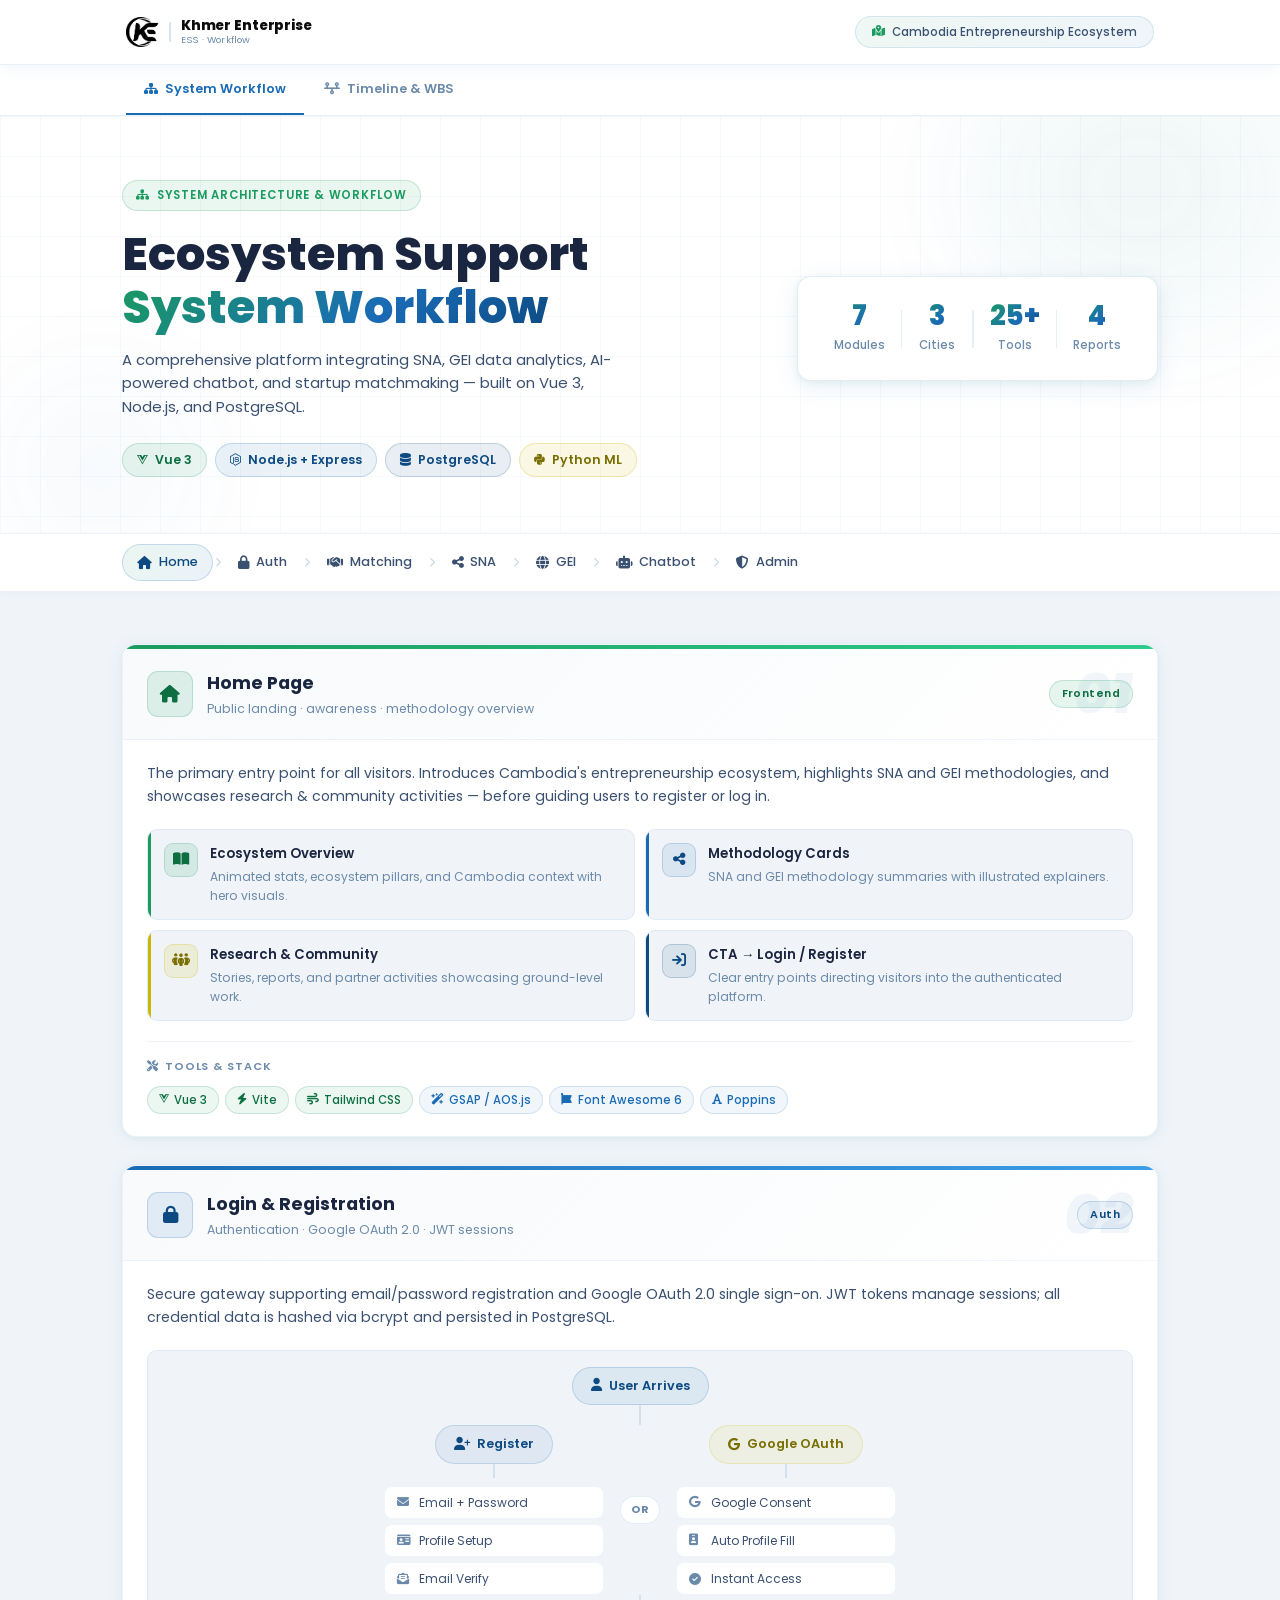
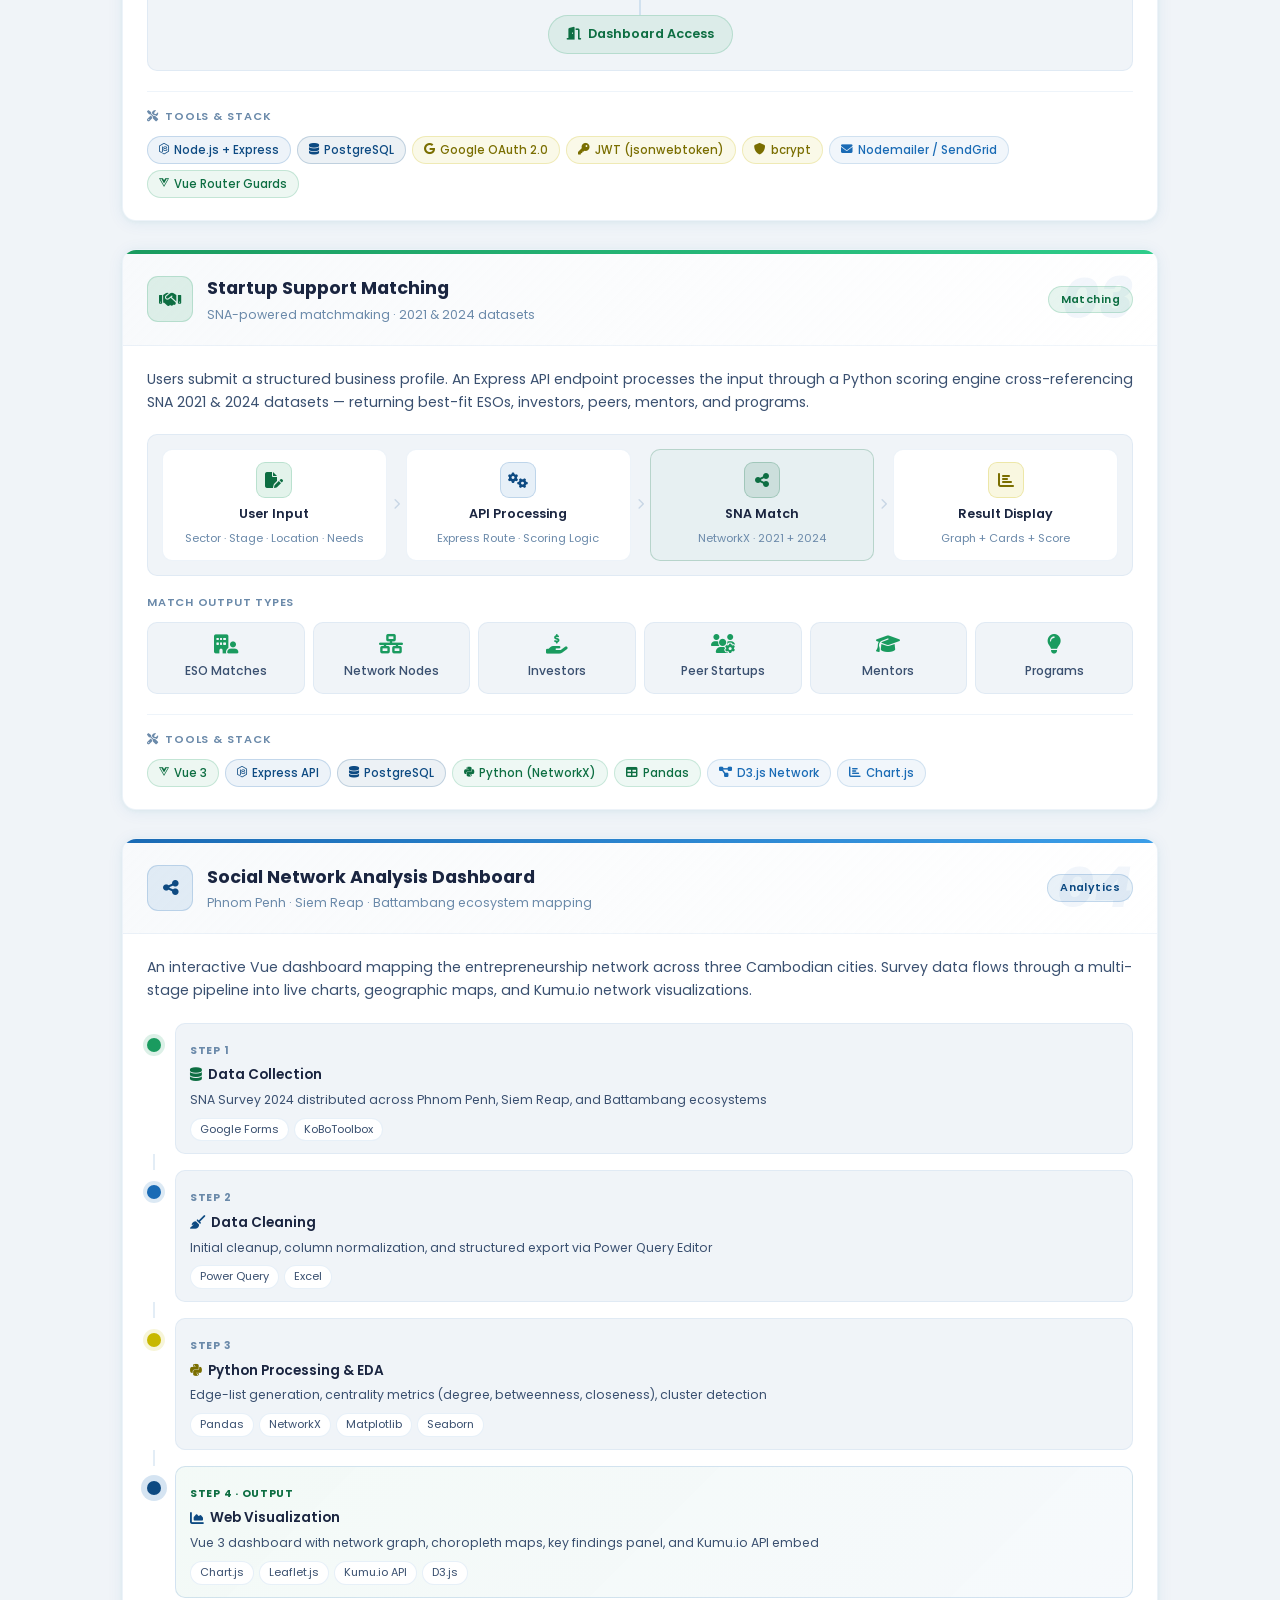
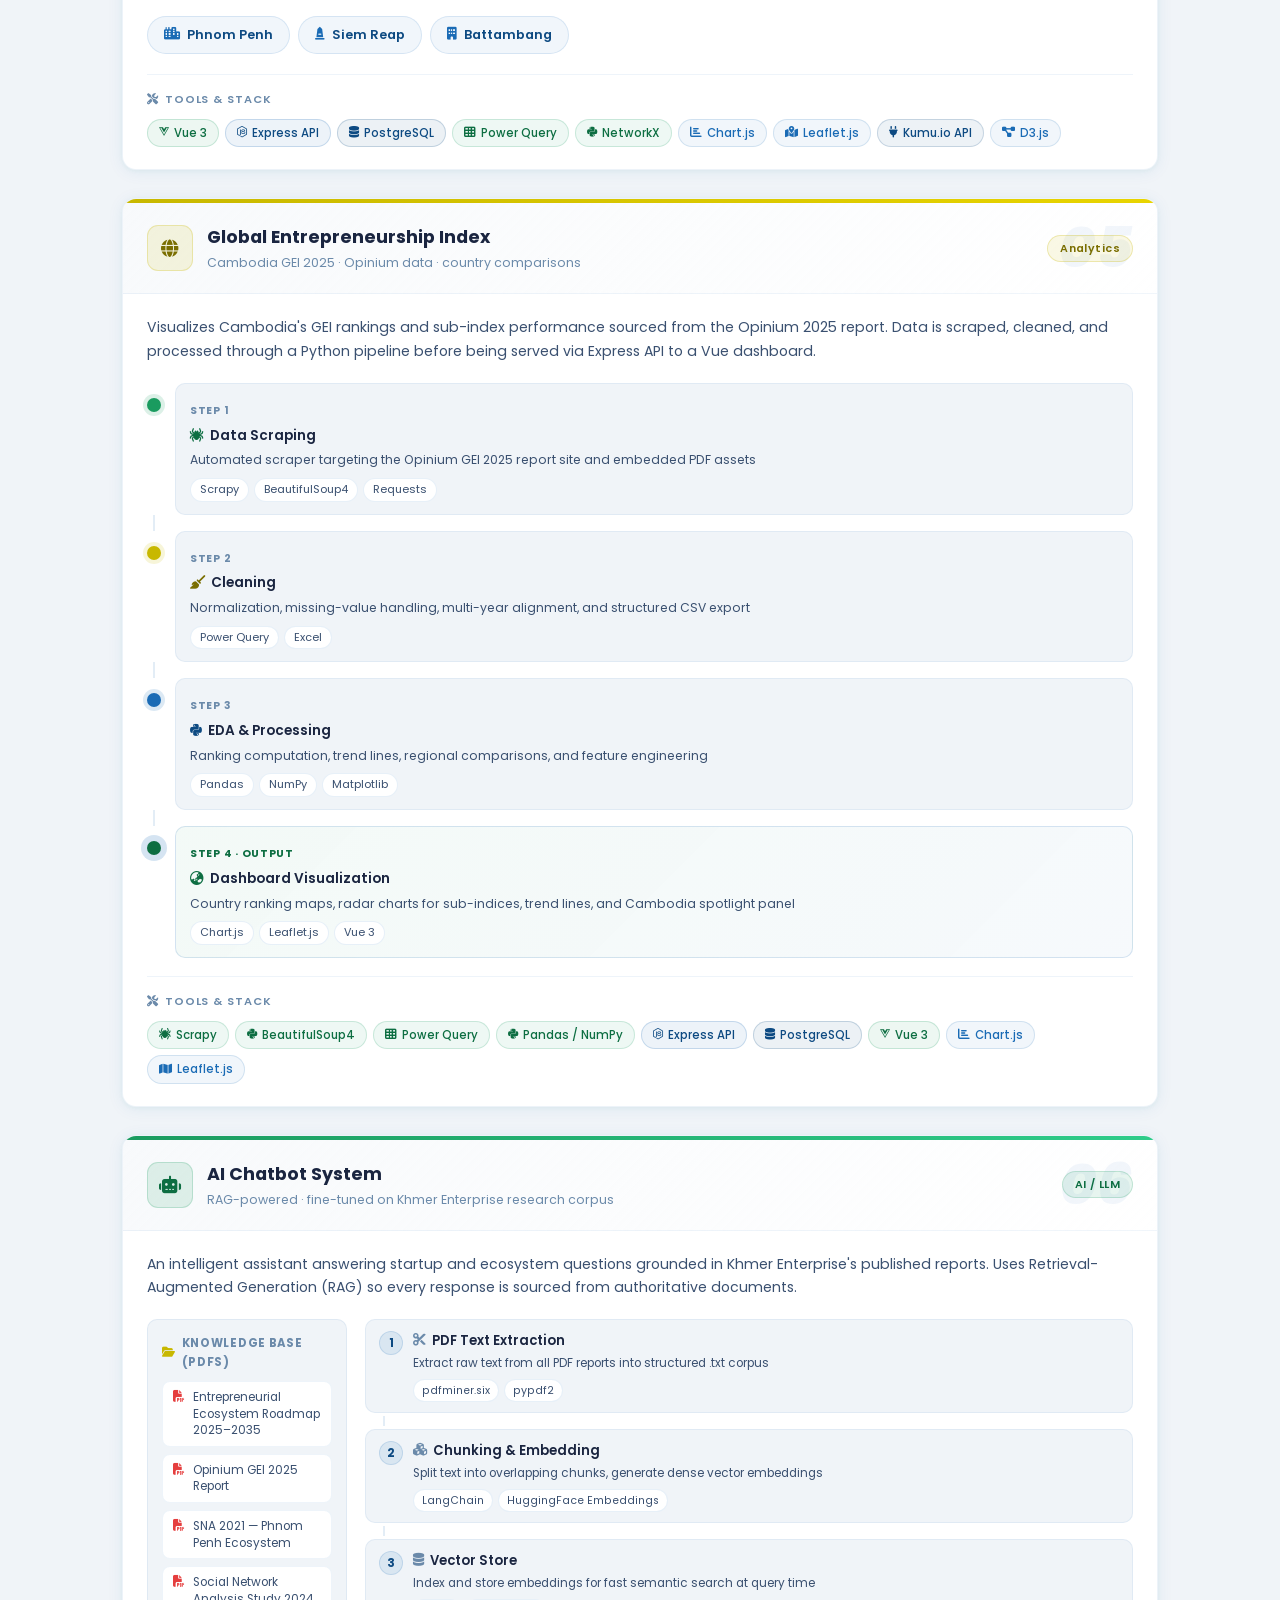
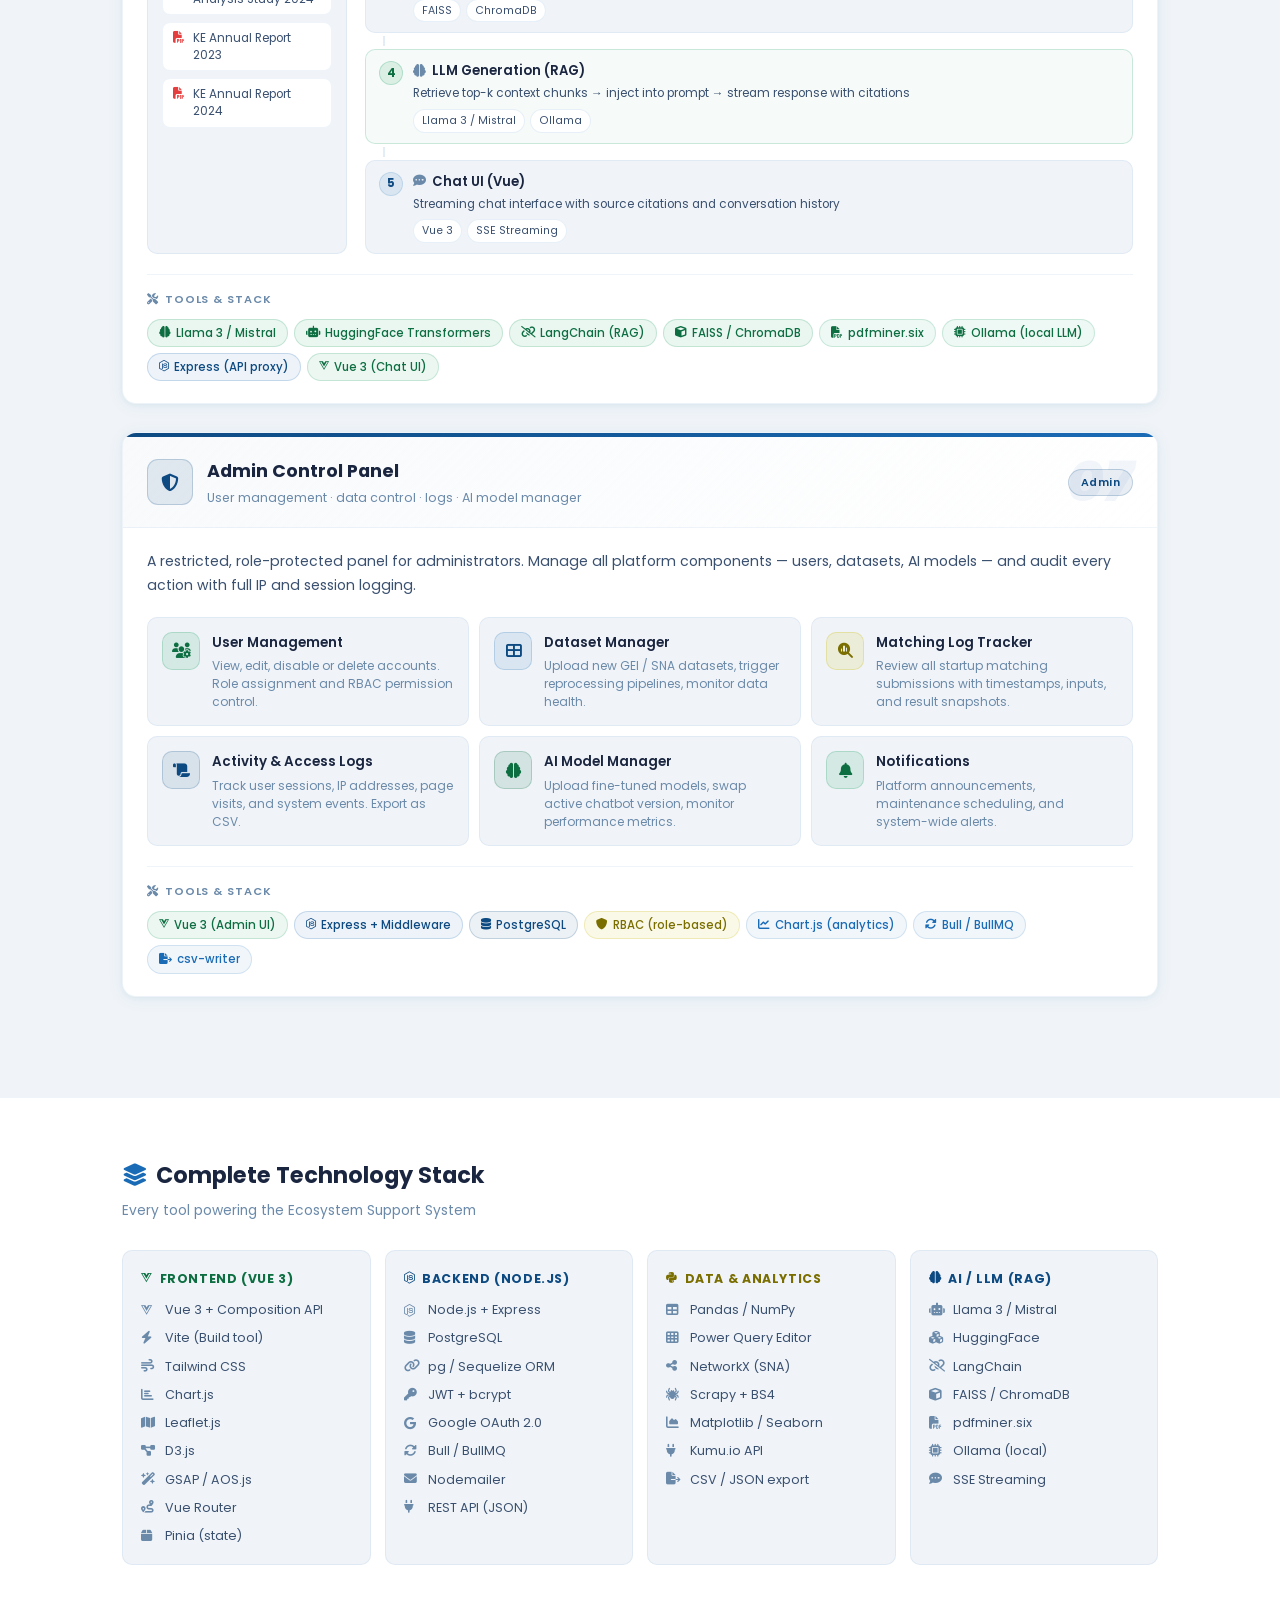
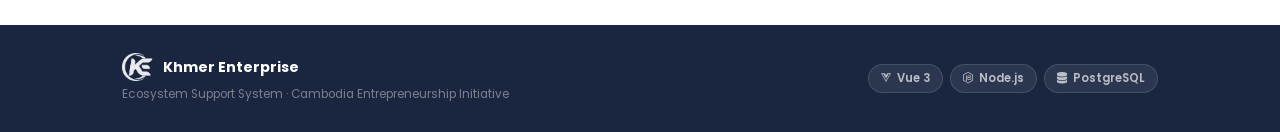
==== commit 6d923396: "add pdf" ====
--- a/index.html
+++ b/index.html
@@ -481,6 +481,8 @@
                 <div class="rag-src-item"><i class="fa-solid fa-file-pdf"></i><span>Opinium GEI 2025 Report</span></div>
                 <div class="rag-src-item"><i class="fa-solid fa-file-pdf"></i><span>SNA 2021 — Phnom Penh Ecosystem</span></div>
                 <div class="rag-src-item"><i class="fa-solid fa-file-pdf"></i><span>Social Network Analysis Study 2024</span></div>
+                <div class="rag-src-item"><i class="fa-solid fa-file-pdf"></i><span>KE Annual Report 2023</span></div>
+                <div class="rag-src-item"><i class="fa-solid fa-file-pdf"></i><span>KE Annual Report 2024</span></div>
               </div>
             </div>
 
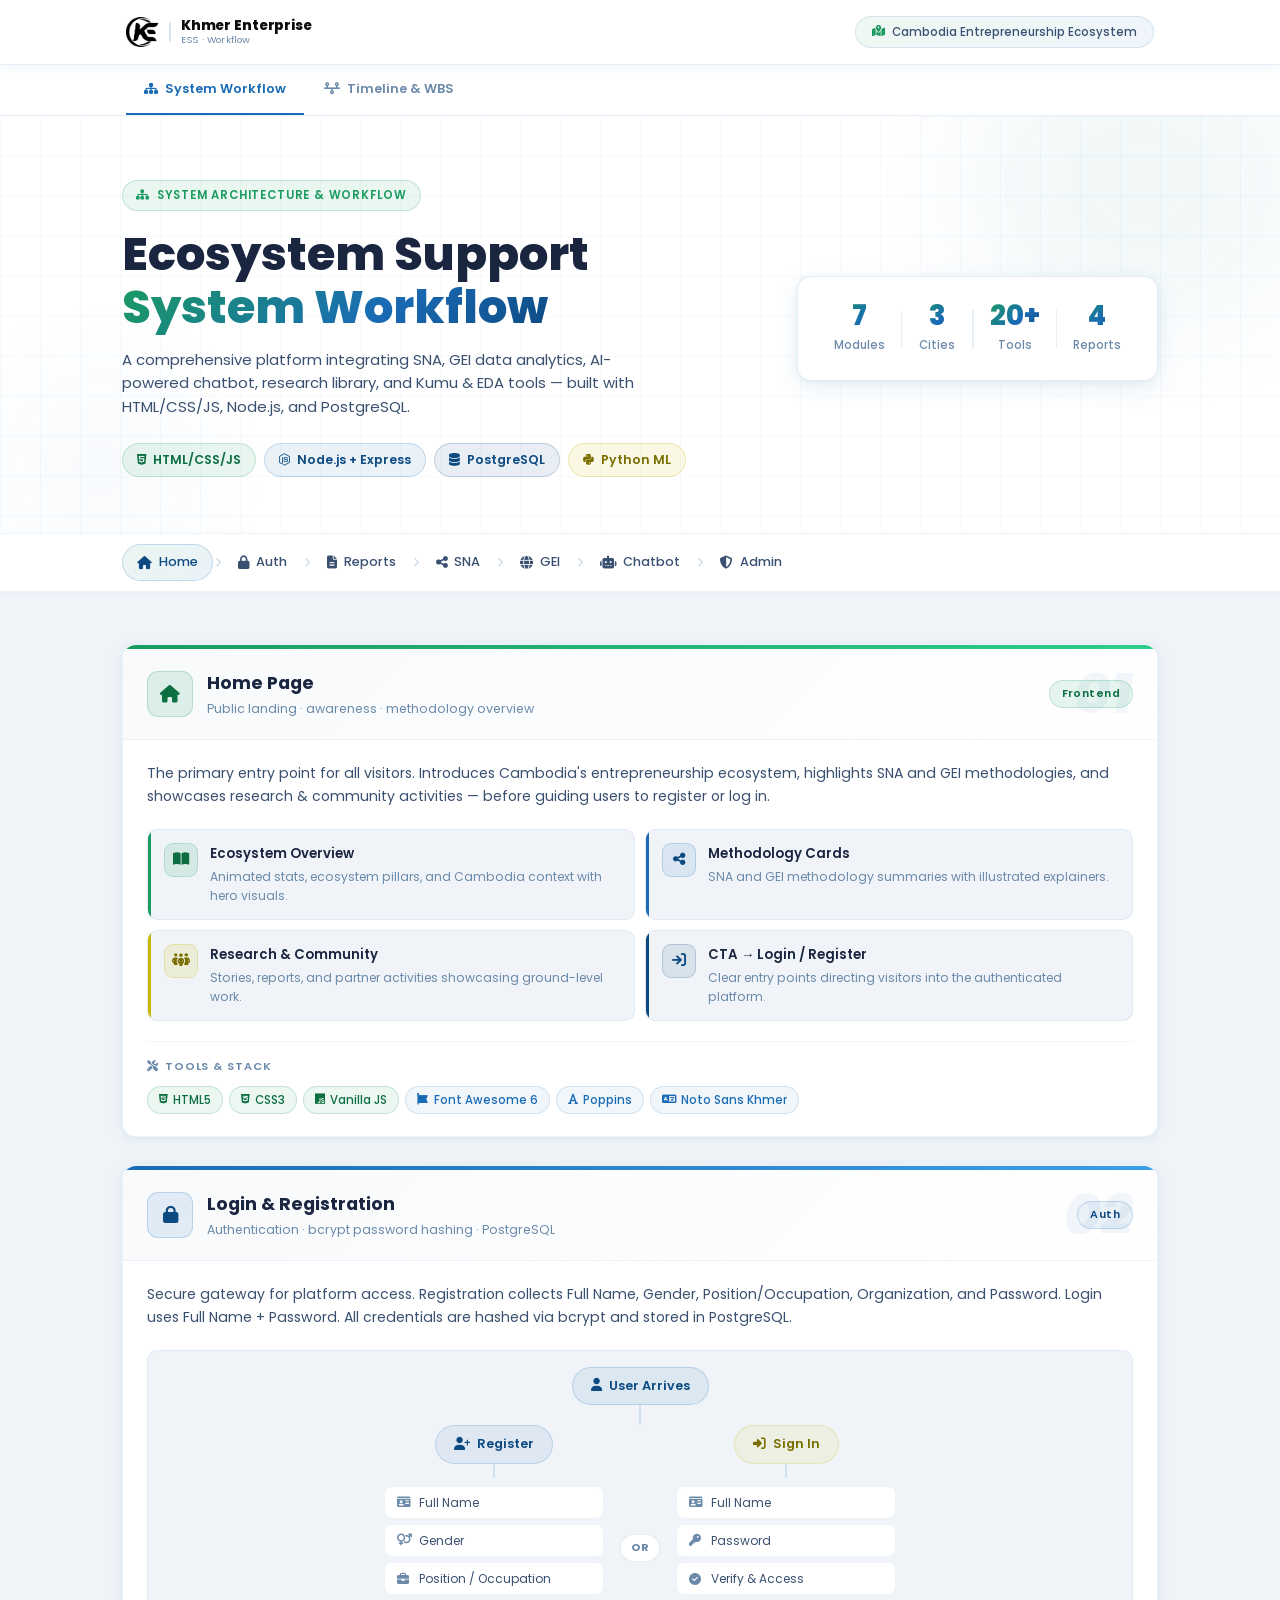
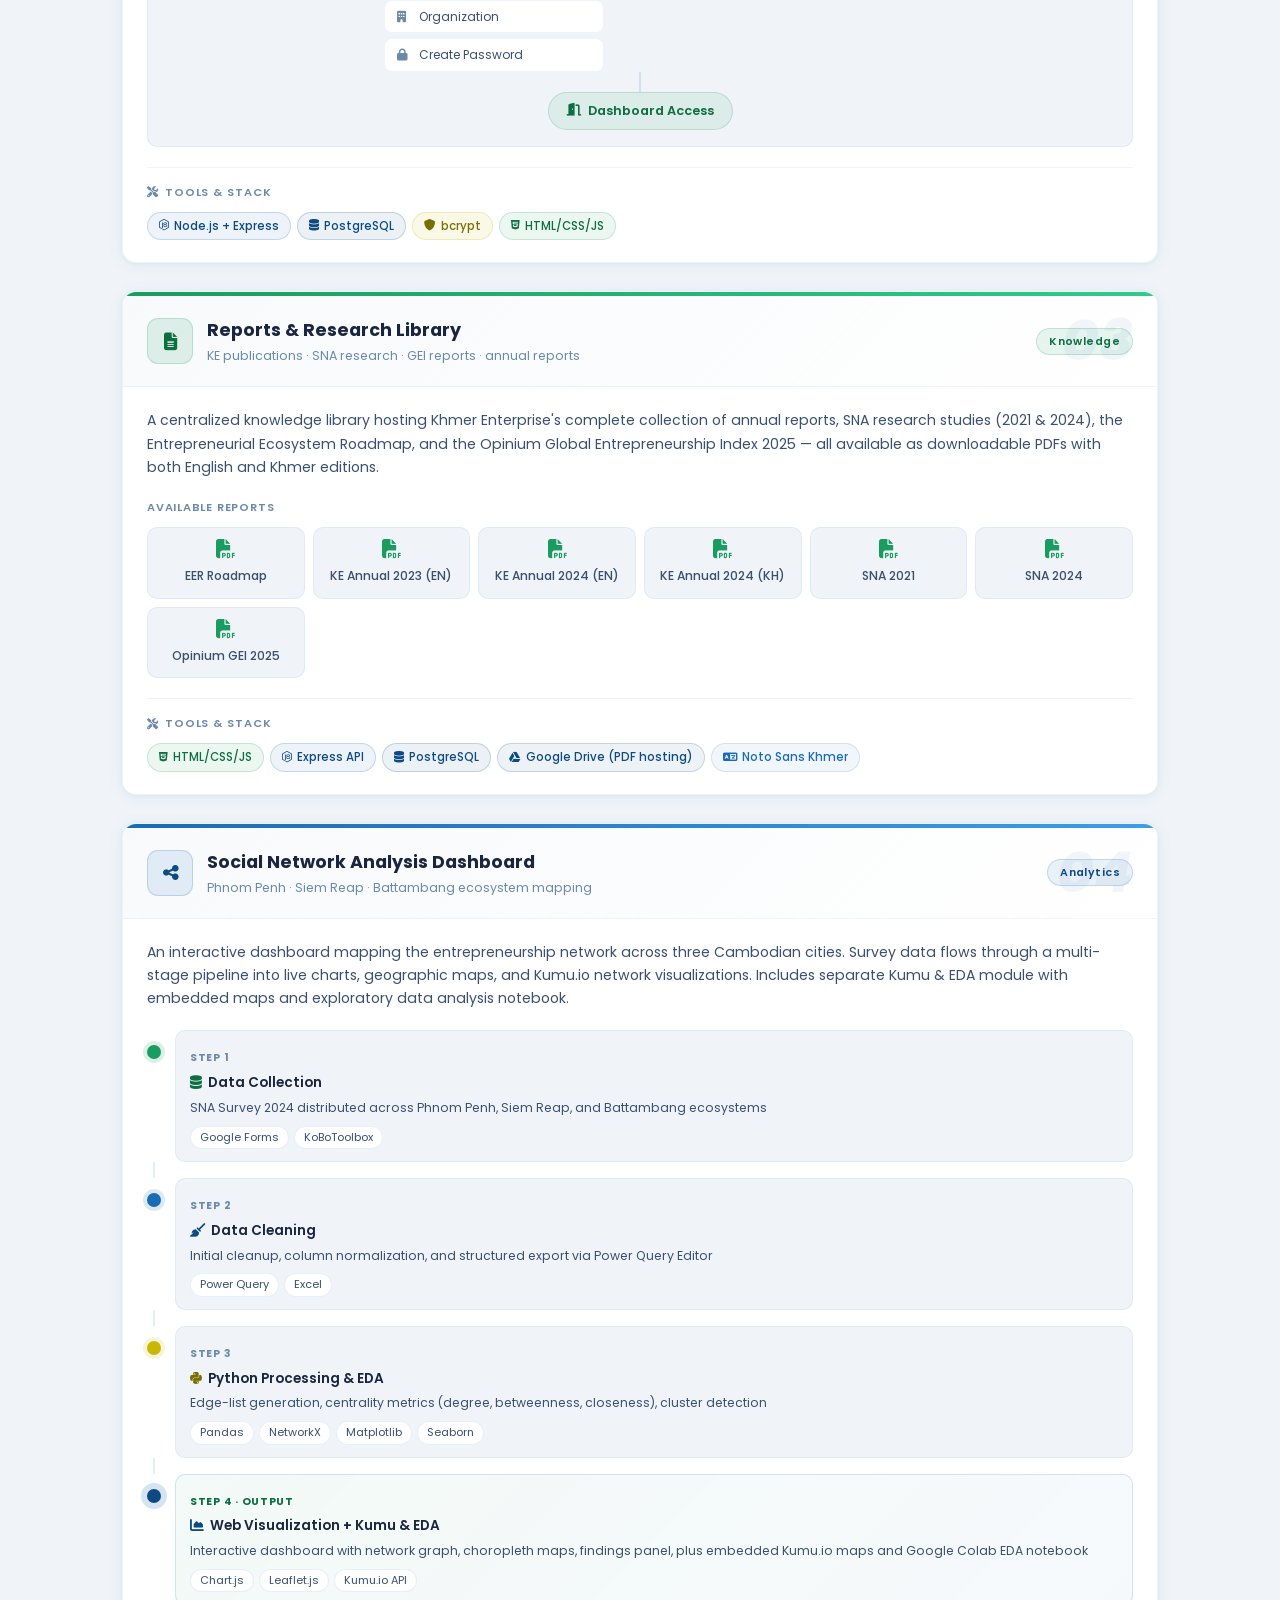
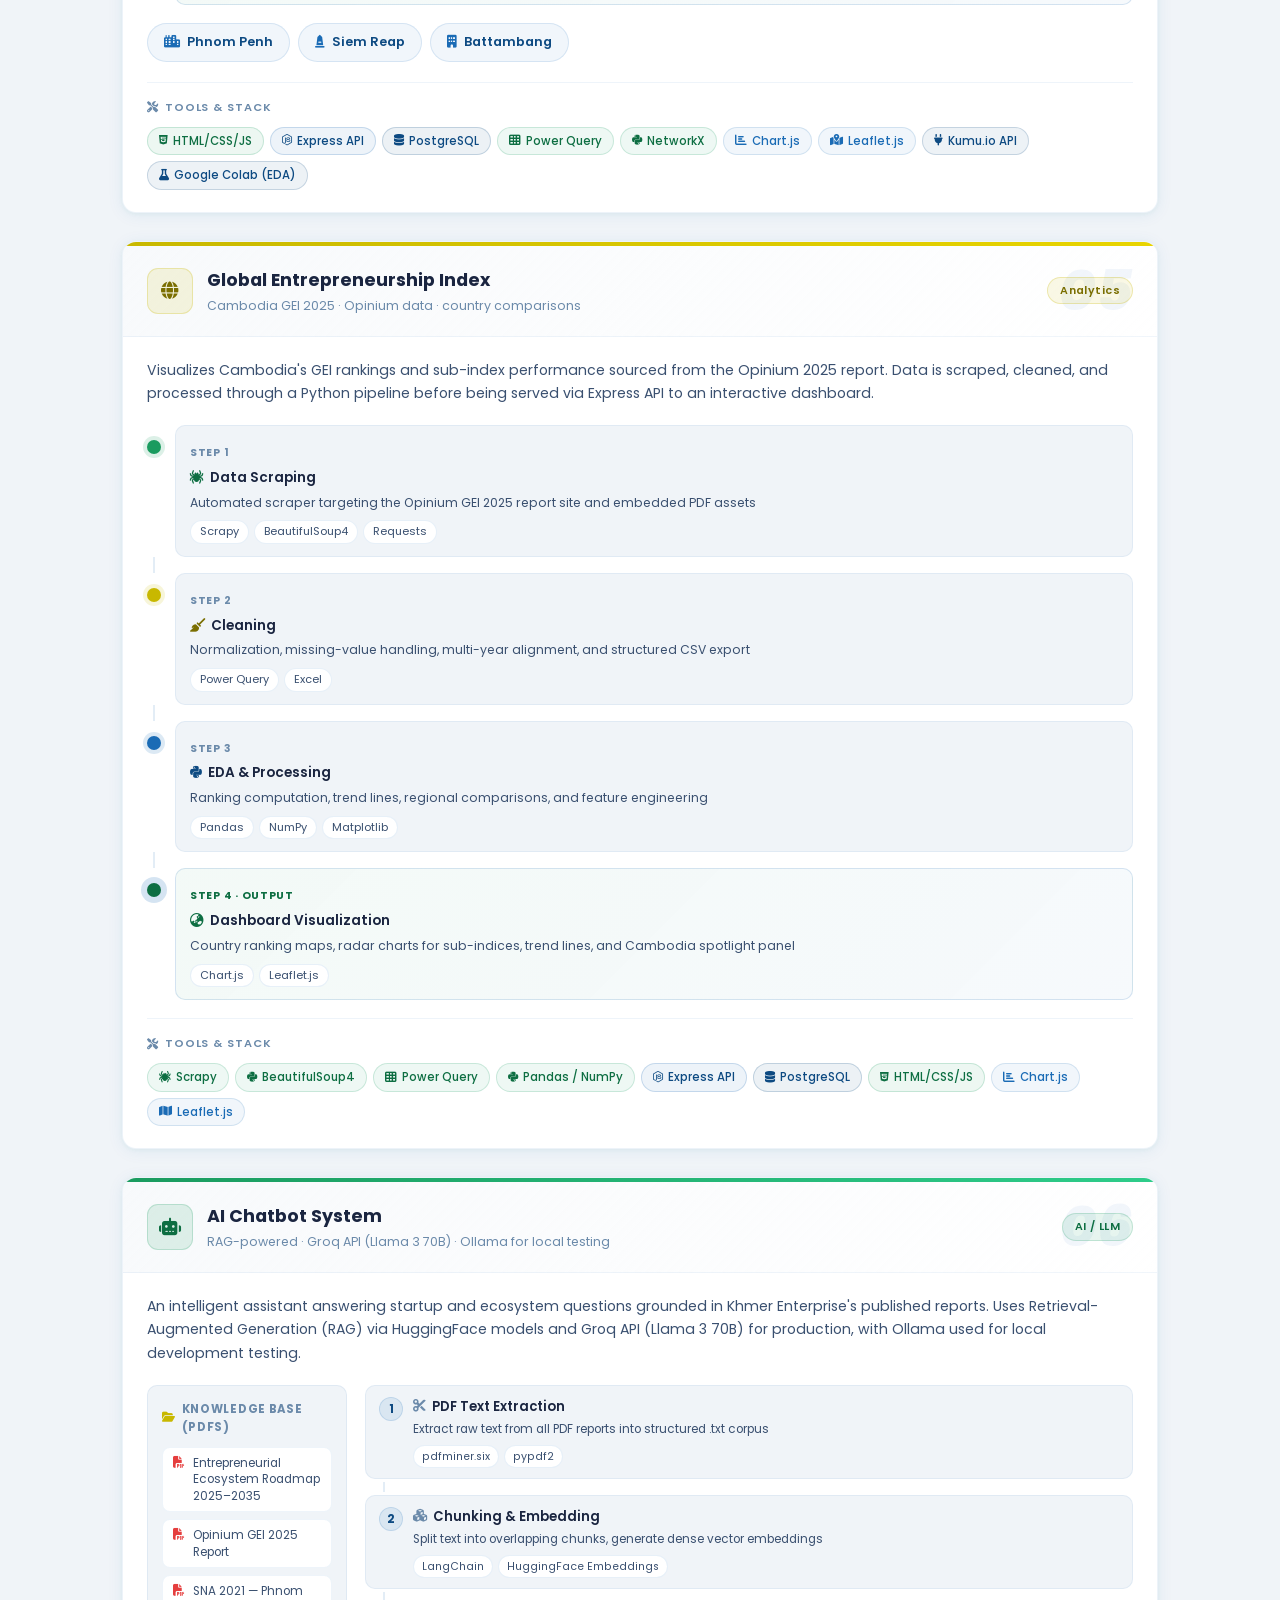
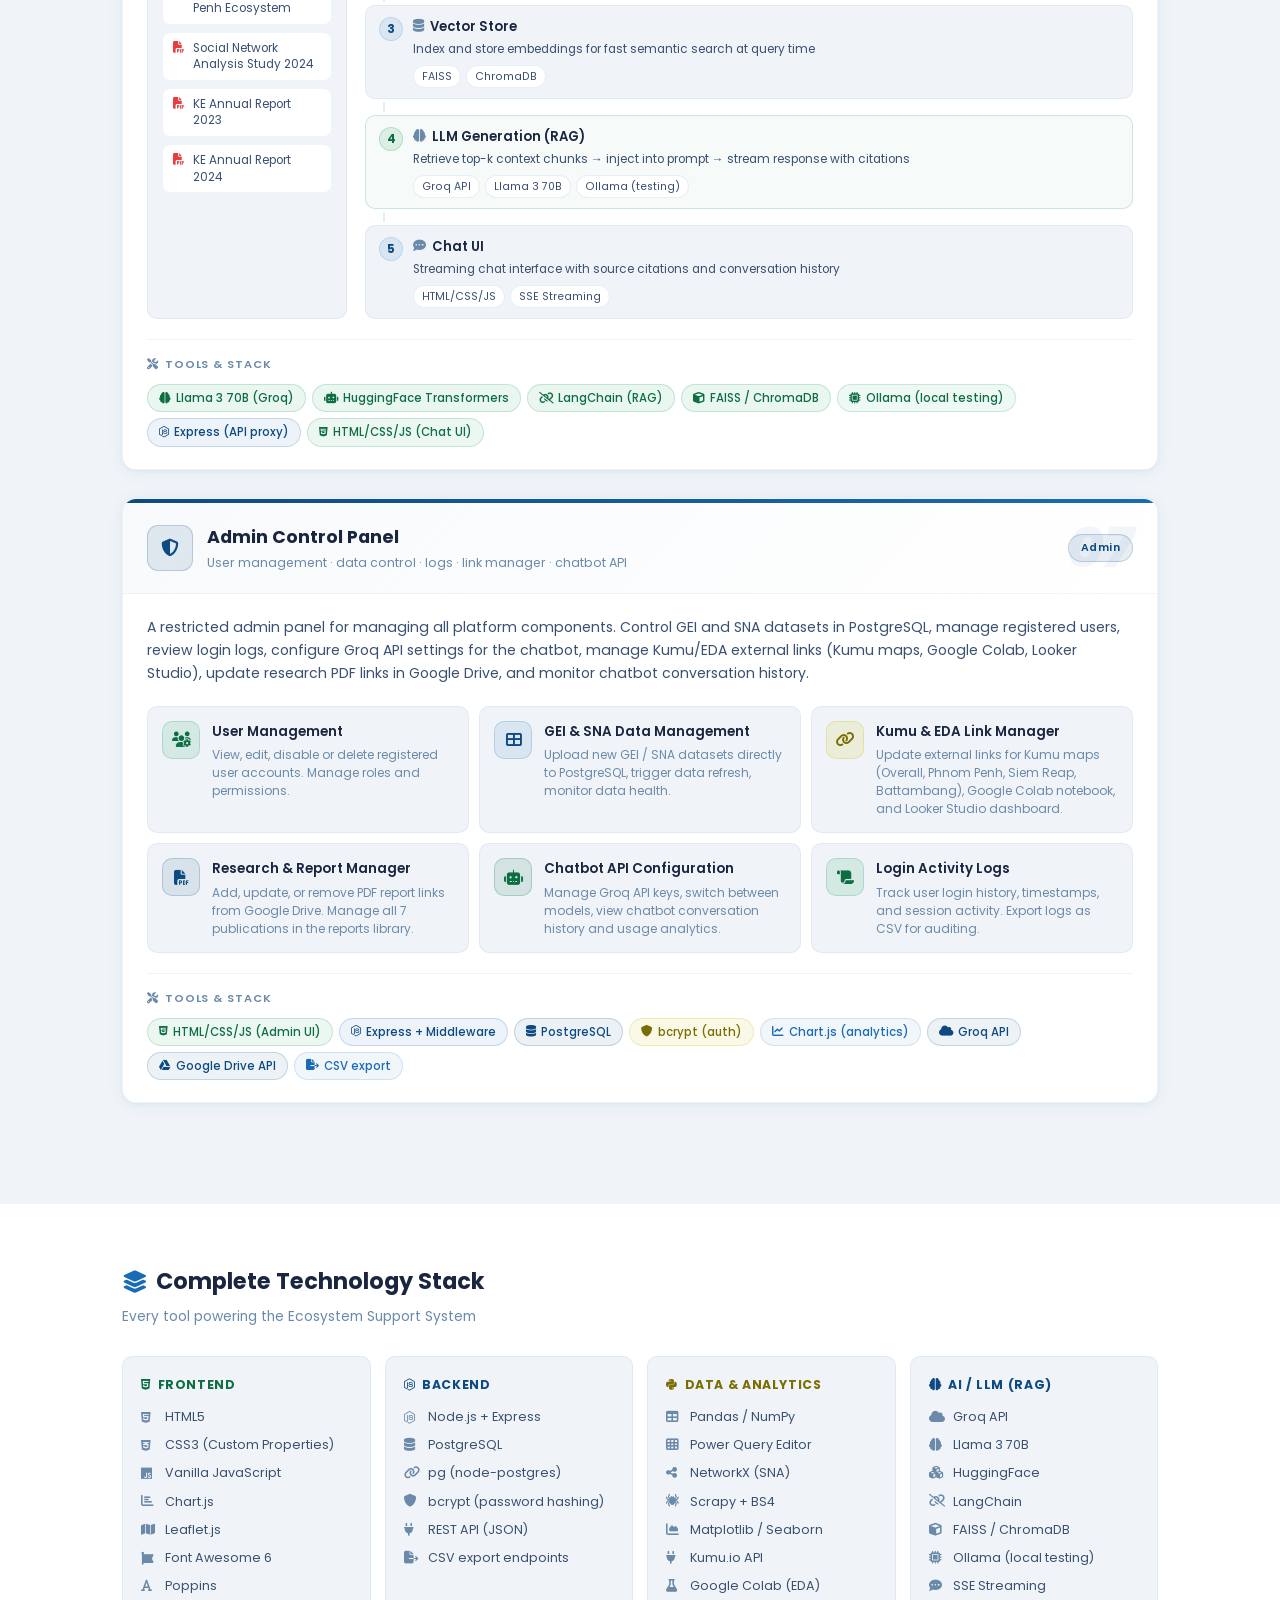
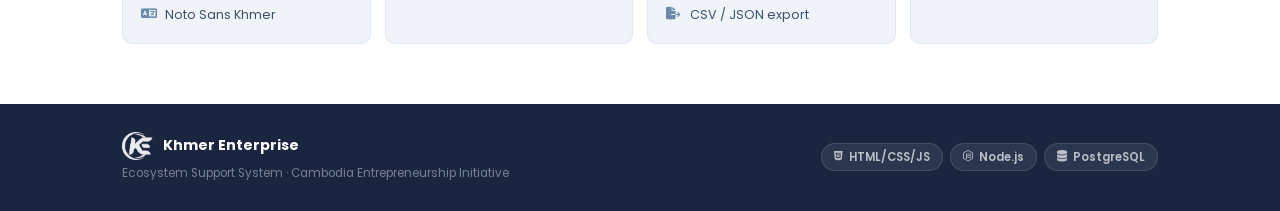
==== commit 993a49d8: "updated" ====
--- a/index.html
+++ b/index.html
@@ -7,7 +7,7 @@
   <link rel="icon" type="image/x-icon" href="images/favicon.ico"/>
   <link rel="stylesheet" href="css/index.css"/>
   <link rel="stylesheet" href="css/timeline.css"/>
-  <link href="https://fonts.googleapis.com/css2?family=Poppins:wght@300;400;500;600;700;800&display=swap" rel="stylesheet"/>
+  <link href="https://fonts.googleapis.com/css2?family=Poppins:wght@300;400;500;600;700;800&family=Noto+Sans+Khmer:wght@300;400;500;600;700;800&display=swap" rel="stylesheet"/>
   <link rel="stylesheet" href="https://cdnjs.cloudflare.com/ajax/libs/font-awesome/6.5.0/css/all.min.css"/>
 </head>
 <body>
@@ -75,9 +75,9 @@
       <div class="hero-left">
         <div class="hero-tag"><i class="fa-solid fa-sitemap"></i> System Architecture & Workflow</div>
         <h1>Ecosystem Support<br/><span class="hero-accent">System Workflow</span></h1>
-        <p>A comprehensive platform integrating SNA, GEI data analytics, AI-powered chatbot, and startup matchmaking — built on Vue 3, Node.js, and PostgreSQL.</p>
+        <p>A comprehensive platform integrating SNA, GEI data analytics, AI-powered chatbot, research library, and Kumu &amp; EDA tools — built with HTML/CSS/JS, Node.js, and PostgreSQL.</p>
         <div class="hero-pills">
-          <span class="pill pill-green"><i class="fa-brands fa-vuejs"></i> Vue 3</span>
+          <span class="pill pill-green"><i class="fa-brands fa-html5"></i> HTML/CSS/JS</span>
           <span class="pill pill-blue"><i class="fa-brands fa-node-js"></i> Node.js + Express</span>
           <span class="pill pill-dark"><i class="fa-solid fa-database"></i> PostgreSQL</span>
           <span class="pill pill-yellow"><i class="fa-brands fa-python"></i> Python ML</span>
@@ -89,7 +89,7 @@
           <div class="hs-div"></div>
           <div class="hs-item"><span class="hs-n">3</span><span class="hs-l">Cities</span></div>
           <div class="hs-div"></div>
-          <div class="hs-item"><span class="hs-n">25+</span><span class="hs-l">Tools</span></div>
+          <div class="hs-item"><span class="hs-n">20+</span><span class="hs-l">Tools</span></div>
           <div class="hs-div"></div>
           <div class="hs-item"><span class="hs-n">4</span><span class="hs-l">Reports</span></div>
         </div>
@@ -106,7 +106,7 @@
       <i class="fa-solid fa-chevron-right nav-arrow" aria-hidden="true"></i>
       <div class="flow-step" data-target="auth"><div class="fs-icon"><i class="fa-solid fa-lock"></i></div><span>Auth</span></div>
       <i class="fa-solid fa-chevron-right nav-arrow" aria-hidden="true"></i>
-      <div class="flow-step" data-target="matching"><div class="fs-icon"><i class="fa-solid fa-handshake"></i></div><span>Matching</span></div>
+      <div class="flow-step" data-target="reports"><div class="fs-icon"><i class="fa-solid fa-file-lines"></i></div><span>Reports</span></div>
       <i class="fa-solid fa-chevron-right nav-arrow" aria-hidden="true"></i>
       <div class="flow-step" data-target="sna"><div class="fs-icon"><i class="fa-solid fa-share-nodes"></i></div><span>SNA</span></div>
       <i class="fa-solid fa-chevron-right nav-arrow" aria-hidden="true"></i>
@@ -165,12 +165,12 @@
           <div class="tools-block">
             <div class="tb-label"><i class="fa-solid fa-screwdriver-wrench"></i> Tools &amp; Stack</div>
             <div class="tb-chips">
-              <span class="chip ch-vue"><i class="fa-brands fa-vuejs"></i> Vue 3</span>
-              <span class="chip ch-vue"><i class="fa-solid fa-bolt"></i> Vite</span>
-              <span class="chip ch-vue"><i class="fa-solid fa-wind"></i> Tailwind CSS</span>
-              <span class="chip ch-lib"><i class="fa-solid fa-wand-magic-sparkles"></i> GSAP / AOS.js</span>
+              <span class="chip ch-vue"><i class="fa-brands fa-html5"></i> HTML5</span>
+              <span class="chip ch-vue"><i class="fa-brands fa-css3-alt"></i> CSS3</span>
+              <span class="chip ch-vue"><i class="fa-brands fa-js"></i> Vanilla JS</span>
               <span class="chip ch-lib"><i class="fa-brands fa-font-awesome"></i> Font Awesome 6</span>
               <span class="chip ch-lib"><i class="fa-solid fa-font"></i> Poppins</span>
+              <span class="chip ch-lib"><i class="fa-solid fa-language"></i> Noto Sans Khmer</span>
             </div>
           </div>
         </div>
@@ -184,12 +184,12 @@
           <div class="mod-icon-wrap mw-blue"><i class="fa-solid fa-lock"></i></div>
           <div class="mod-titles">
             <h2>Login &amp; Registration</h2>
-            <p>Authentication · Google OAuth 2.0 · JWT sessions</p>
+            <p>Authentication · bcrypt password hashing · PostgreSQL</p>
           </div>
           <div class="mod-badge mb-blue">Auth</div>
         </div>
         <div class="mod-body">
-          <p class="mod-desc">Secure gateway supporting email/password registration and Google OAuth 2.0 single sign-on. JWT tokens manage sessions; all credential data is hashed via bcrypt and persisted in PostgreSQL.</p>
+          <p class="mod-desc">Secure gateway for platform access. Registration collects Full Name, Gender, Position/Occupation, Organization, and Password. Login uses Full Name + Password. All credentials are hashed via bcrypt and stored in PostgreSQL.</p>
 
           <div class="auth-diagram">
             <div class="ad-row ad-center">
@@ -201,19 +201,21 @@
                 <div class="ad-node ad-email"><i class="fa-solid fa-user-plus"></i> Register</div>
                 <div class="ad-vline-sm"></div>
                 <div class="ad-subs">
-                  <div class="ad-sub"><i class="fa-solid fa-envelope"></i> Email + Password</div>
-                  <div class="ad-sub"><i class="fa-solid fa-id-card"></i> Profile Setup</div>
-                  <div class="ad-sub"><i class="fa-solid fa-envelope-open-text"></i> Email Verify</div>
+                  <div class="ad-sub"><i class="fa-solid fa-id-card"></i> Full Name</div>
+                  <div class="ad-sub"><i class="fa-solid fa-venus-mars"></i> Gender</div>
+                  <div class="ad-sub"><i class="fa-solid fa-briefcase"></i> Position / Occupation</div>
+                  <div class="ad-sub"><i class="fa-solid fa-building"></i> Organization</div>
+                  <div class="ad-sub"><i class="fa-solid fa-lock"></i> Create Password</div>
                 </div>
               </div>
               <div class="ad-or-pill">OR</div>
               <div class="ad-branch">
-                <div class="ad-node ad-google"><i class="fa-brands fa-google"></i> Google OAuth</div>
+                <div class="ad-node ad-google"><i class="fa-solid fa-right-to-bracket"></i> Sign In</div>
                 <div class="ad-vline-sm"></div>
                 <div class="ad-subs">
-                  <div class="ad-sub"><i class="fa-brands fa-google"></i> Google Consent</div>
-                  <div class="ad-sub"><i class="fa-solid fa-id-badge"></i> Auto Profile Fill</div>
-                  <div class="ad-sub"><i class="fa-solid fa-circle-check"></i> Instant Access</div>
+                  <div class="ad-sub"><i class="fa-solid fa-id-card"></i> Full Name</div>
+                  <div class="ad-sub"><i class="fa-solid fa-key"></i> Password</div>
+                  <div class="ad-sub"><i class="fa-solid fa-circle-check"></i> Verify &amp; Access</div>
                 </div>
               </div>
             </div>
@@ -228,77 +230,47 @@
             <div class="tb-chips">
               <span class="chip ch-node"><i class="fa-brands fa-node-js"></i> Node.js + Express</span>
               <span class="chip ch-db"><i class="fa-solid fa-database"></i> PostgreSQL</span>
-              <span class="chip ch-auth"><i class="fa-brands fa-google"></i> Google OAuth 2.0</span>
-              <span class="chip ch-auth"><i class="fa-solid fa-key"></i> JWT (jsonwebtoken)</span>
               <span class="chip ch-auth"><i class="fa-solid fa-shield"></i> bcrypt</span>
-              <span class="chip ch-lib"><i class="fa-solid fa-envelope"></i> Nodemailer / SendGrid</span>
-              <span class="chip ch-vue"><i class="fa-brands fa-vuejs"></i> Vue Router Guards</span>
+              <span class="chip ch-vue"><i class="fa-brands fa-html5"></i> HTML/CSS/JS</span>
             </div>
           </div>
         </div>
       </article>
 
-      <!-- ── 03 Matching ── -->
-      <article class="mod-card reveal" id="matching">
+      <!-- ── 03 Reports & Research ── -->
+      <article class="mod-card reveal" id="reports">
         <div class="mod-accent accent-green"></div>
         <div class="mod-header">
           <div class="mod-num" aria-hidden="true">03</div>
-          <div class="mod-icon-wrap mw-green"><i class="fa-solid fa-handshake"></i></div>
+          <div class="mod-icon-wrap mw-green"><i class="fa-solid fa-file-lines"></i></div>
           <div class="mod-titles">
-            <h2>Startup Support Matching</h2>
-            <p>SNA-powered matchmaking · 2021 &amp; 2024 datasets</p>
-          </div>
-          <div class="mod-badge mb-green">Matching</div>
+            <h2>Reports &amp; Research Library</h2>
+            <p>KE publications · SNA research · GEI reports · annual reports</p>
+          </div>
+          <div class="mod-badge mb-green">Knowledge</div>
         </div>
         <div class="mod-body">
-          <p class="mod-desc">Users submit a structured business profile. An Express API endpoint processes the input through a Python scoring engine cross-referencing SNA 2021 &amp; 2024 datasets — returning best-fit ESOs, investors, peers, mentors, and programs.</p>
-
-          <div class="pipeline-row">
-            <div class="pr-step">
-              <div class="pr-ico pr-ico-green"><i class="fa-solid fa-file-pen"></i></div>
-              <div class="pr-lbl">User Input</div>
-              <div class="pr-sub">Sector · Stage · Location · Needs</div>
-            </div>
-            <div class="pr-arr" aria-hidden="true"><i class="fa-solid fa-chevron-right"></i></div>
-            <div class="pr-step">
-              <div class="pr-ico pr-ico-blue"><i class="fa-solid fa-gears"></i></div>
-              <div class="pr-lbl">API Processing</div>
-              <div class="pr-sub">Express Route · Scoring Logic</div>
-            </div>
-            <div class="pr-arr" aria-hidden="true"><i class="fa-solid fa-chevron-right"></i></div>
-            <div class="pr-step pr-step-active">
-              <div class="pr-ico pr-ico-darkgreen"><i class="fa-solid fa-share-nodes"></i></div>
-              <div class="pr-lbl">SNA Match</div>
-              <div class="pr-sub">NetworkX · 2021 + 2024</div>
-            </div>
-            <div class="pr-arr" aria-hidden="true"><i class="fa-solid fa-chevron-right"></i></div>
-            <div class="pr-step">
-              <div class="pr-ico pr-ico-yellow"><i class="fa-solid fa-chart-bar"></i></div>
-              <div class="pr-lbl">Result Display</div>
-              <div class="pr-sub">Graph + Cards + Score</div>
-            </div>
-          </div>
-
-          <div class="output-label">Match Output Types</div>
+          <p class="mod-desc">A centralized knowledge library hosting Khmer Enterprise's complete collection of annual reports, SNA research studies (2021 &amp; 2024), the Entrepreneurial Ecosystem Roadmap, and the Opinium Global Entrepreneurship Index 2025 — all available as downloadable PDFs with both English and Khmer editions.</p>
+
+          <div class="output-label">Available Reports</div>
           <div class="output-grid">
-            <div class="og-item"><i class="fa-solid fa-building-user"></i><span>ESO Matches</span></div>
-            <div class="og-item"><i class="fa-solid fa-network-wired"></i><span>Network Nodes</span></div>
-            <div class="og-item"><i class="fa-solid fa-hand-holding-dollar"></i><span>Investors</span></div>
-            <div class="og-item"><i class="fa-solid fa-users-gear"></i><span>Peer Startups</span></div>
-            <div class="og-item"><i class="fa-solid fa-graduation-cap"></i><span>Mentors</span></div>
-            <div class="og-item"><i class="fa-solid fa-lightbulb"></i><span>Programs</span></div>
+            <div class="og-item"><i class="fa-solid fa-file-pdf"></i><span>EER Roadmap</span></div>
+            <div class="og-item"><i class="fa-solid fa-file-pdf"></i><span>KE Annual 2023 (EN)</span></div>
+            <div class="og-item"><i class="fa-solid fa-file-pdf"></i><span>KE Annual 2024 (EN)</span></div>
+            <div class="og-item"><i class="fa-solid fa-file-pdf"></i><span>KE Annual 2024 (KH)</span></div>
+            <div class="og-item"><i class="fa-solid fa-file-pdf"></i><span>SNA 2021</span></div>
+            <div class="og-item"><i class="fa-solid fa-file-pdf"></i><span>SNA 2024</span></div>
+            <div class="og-item"><i class="fa-solid fa-file-pdf"></i><span>Opinium GEI 2025</span></div>
           </div>
 
           <div class="tools-block">
             <div class="tb-label"><i class="fa-solid fa-screwdriver-wrench"></i> Tools &amp; Stack</div>
             <div class="tb-chips">
-              <span class="chip ch-vue"><i class="fa-brands fa-vuejs"></i> Vue 3</span>
+              <span class="chip ch-vue"><i class="fa-brands fa-html5"></i> HTML/CSS/JS</span>
               <span class="chip ch-node"><i class="fa-brands fa-node-js"></i> Express API</span>
               <span class="chip ch-db"><i class="fa-solid fa-database"></i> PostgreSQL</span>
-              <span class="chip ch-python"><i class="fa-brands fa-python"></i> Python (NetworkX)</span>
-              <span class="chip ch-python"><i class="fa-solid fa-table"></i> Pandas</span>
-              <span class="chip ch-lib"><i class="fa-solid fa-diagram-project"></i> D3.js Network</span>
-              <span class="chip ch-lib"><i class="fa-solid fa-chart-bar"></i> Chart.js</span>
+              <span class="chip ch-api"><i class="fa-brands fa-google-drive"></i> Google Drive (PDF hosting)</span>
+              <span class="chip ch-lib"><i class="fa-solid fa-language"></i> Noto Sans Khmer</span>
             </div>
           </div>
         </div>
@@ -317,7 +289,7 @@
           <div class="mod-badge mb-blue">Analytics</div>
         </div>
         <div class="mod-body">
-          <p class="mod-desc">An interactive Vue dashboard mapping the entrepreneurship network across three Cambodian cities. Survey data flows through a multi-stage pipeline into live charts, geographic maps, and Kumu.io network visualizations.</p>
+          <p class="mod-desc">An interactive dashboard mapping the entrepreneurship network across three Cambodian cities. Survey data flows through a multi-stage pipeline into live charts, geographic maps, and Kumu.io network visualizations. Includes separate Kumu &amp; EDA module with embedded maps and exploratory data analysis notebook.</p>
 
           <div class="pipeline-vert">
             <div class="pv-row">
@@ -354,9 +326,9 @@
               <div class="pv-dot pv-darkblue pv-active-dot"></div>
               <div class="pv-card pv-card-highlight">
                 <span class="pv-step-tag pv-step-active">Step 4 · Output</span>
-                <h4><i class="fa-solid fa-chart-area pv-icon-darkblue"></i> Web Visualization</h4>
-                <p>Vue 3 dashboard with network graph, choropleth maps, key findings panel, and Kumu.io API embed</p>
-                <div class="pv-tags"><span>Chart.js</span><span>Leaflet.js</span><span>Kumu.io API</span><span>D3.js</span></div>
+                <h4><i class="fa-solid fa-chart-area pv-icon-darkblue"></i> Web Visualization + Kumu &amp; EDA</h4>
+                <p>Interactive dashboard with network graph, choropleth maps, findings panel, plus embedded Kumu.io maps and Google Colab EDA notebook</p>
+                <div class="pv-tags"><span>Chart.js</span><span>Leaflet.js</span><span>Kumu.io API</span></div>
               </div>
             </div>
           </div>
@@ -370,7 +342,7 @@
           <div class="tools-block">
             <div class="tb-label"><i class="fa-solid fa-screwdriver-wrench"></i> Tools &amp; Stack</div>
             <div class="tb-chips">
-              <span class="chip ch-vue"><i class="fa-brands fa-vuejs"></i> Vue 3</span>
+              <span class="chip ch-vue"><i class="fa-brands fa-html5"></i> HTML/CSS/JS</span>
               <span class="chip ch-node"><i class="fa-brands fa-node-js"></i> Express API</span>
               <span class="chip ch-db"><i class="fa-solid fa-database"></i> PostgreSQL</span>
               <span class="chip ch-python"><i class="fa-solid fa-table-cells"></i> Power Query</span>
@@ -378,7 +350,7 @@
               <span class="chip ch-lib"><i class="fa-solid fa-chart-bar"></i> Chart.js</span>
               <span class="chip ch-lib"><i class="fa-solid fa-map-location-dot"></i> Leaflet.js</span>
               <span class="chip ch-api"><i class="fa-solid fa-plug"></i> Kumu.io API</span>
-              <span class="chip ch-lib"><i class="fa-solid fa-diagram-project"></i> D3.js</span>
+              <span class="chip ch-api"><i class="fa-solid fa-flask"></i> Google Colab (EDA)</span>
             </div>
           </div>
         </div>
@@ -397,7 +369,7 @@
           <div class="mod-badge mb-yellow">Analytics</div>
         </div>
         <div class="mod-body">
-          <p class="mod-desc">Visualizes Cambodia's GEI rankings and sub-index performance sourced from the Opinium 2025 report. Data is scraped, cleaned, and processed through a Python pipeline before being served via Express API to a Vue dashboard.</p>
+          <p class="mod-desc">Visualizes Cambodia's GEI rankings and sub-index performance sourced from the Opinium 2025 report. Data is scraped, cleaned, and processed through a Python pipeline before being served via Express API to an interactive dashboard.</p>
 
           <div class="pipeline-vert">
             <div class="pv-row">
@@ -436,7 +408,7 @@
                 <span class="pv-step-tag pv-step-active">Step 4 · Output</span>
                 <h4><i class="fa-solid fa-earth-asia pv-icon-darkgreen"></i> Dashboard Visualization</h4>
                 <p>Country ranking maps, radar charts for sub-indices, trend lines, and Cambodia spotlight panel</p>
-                <div class="pv-tags"><span>Chart.js</span><span>Leaflet.js</span><span>Vue 3</span></div>
+                <div class="pv-tags"><span>Chart.js</span><span>Leaflet.js</span></div>
               </div>
             </div>
           </div>
@@ -450,7 +422,7 @@
               <span class="chip ch-python"><i class="fa-brands fa-python"></i> Pandas / NumPy</span>
               <span class="chip ch-node"><i class="fa-brands fa-node-js"></i> Express API</span>
               <span class="chip ch-db"><i class="fa-solid fa-database"></i> PostgreSQL</span>
-              <span class="chip ch-vue"><i class="fa-brands fa-vuejs"></i> Vue 3</span>
+              <span class="chip ch-vue"><i class="fa-brands fa-html5"></i> HTML/CSS/JS</span>
               <span class="chip ch-lib"><i class="fa-solid fa-chart-bar"></i> Chart.js</span>
               <span class="chip ch-lib"><i class="fa-solid fa-map"></i> Leaflet.js</span>
             </div>
@@ -466,12 +438,12 @@
           <div class="mod-icon-wrap mw-green"><i class="fa-solid fa-robot"></i></div>
           <div class="mod-titles">
             <h2>AI Chatbot System</h2>
-            <p>RAG-powered · fine-tuned on Khmer Enterprise research corpus</p>
+            <p>RAG-powered · Groq API (Llama 3 70B) · Ollama for local testing</p>
           </div>
           <div class="mod-badge mb-green">AI / LLM</div>
         </div>
         <div class="mod-body">
-          <p class="mod-desc">An intelligent assistant answering startup and ecosystem questions grounded in Khmer Enterprise's published reports. Uses Retrieval-Augmented Generation (RAG) so every response is sourced from authoritative documents.</p>
+          <p class="mod-desc">An intelligent assistant answering startup and ecosystem questions grounded in Khmer Enterprise's published reports. Uses Retrieval-Augmented Generation (RAG) via HuggingFace models and Groq API (Llama 3 70B) for production, with Ollama used for local development testing.</p>
 
           <div class="rag-layout">
             <div class="rag-sources">
@@ -519,16 +491,16 @@
                 <div class="rag-sb">
                   <h5><i class="fa-solid fa-brain"></i> LLM Generation (RAG)</h5>
                   <p>Retrieve top-k context chunks → inject into prompt → stream response with citations</p>
-                  <div class="rag-tags"><span>Llama 3 / Mistral</span><span>Ollama</span></div>
+                  <div class="rag-tags"><span>Groq API</span><span>Llama 3 70B</span><span>Ollama (testing)</span></div>
                 </div>
               </div>
               <div class="rag-conn"></div>
               <div class="rag-step">
                 <div class="rag-sn">5</div>
                 <div class="rag-sb">
-                  <h5><i class="fa-solid fa-comment-dots"></i> Chat UI (Vue)</h5>
+                  <h5><i class="fa-solid fa-comment-dots"></i> Chat UI</h5>
                   <p>Streaming chat interface with source citations and conversation history</p>
-                  <div class="rag-tags"><span>Vue 3</span><span>SSE Streaming</span></div>
+                  <div class="rag-tags"><span>HTML/CSS/JS</span><span>SSE Streaming</span></div>
                 </div>
               </div>
             </div>
@@ -537,14 +509,13 @@
           <div class="tools-block">
             <div class="tb-label"><i class="fa-solid fa-screwdriver-wrench"></i> Tools &amp; Stack</div>
             <div class="tb-chips">
-              <span class="chip ch-ai"><i class="fa-solid fa-brain"></i> Llama 3 / Mistral</span>
+              <span class="chip ch-ai"><i class="fa-solid fa-brain"></i> Llama 3 70B (Groq)</span>
               <span class="chip ch-ai"><i class="fa-solid fa-robot"></i> HuggingFace Transformers</span>
               <span class="chip ch-ai"><i class="fa-solid fa-link-slash"></i> LangChain (RAG)</span>
               <span class="chip ch-ai"><i class="fa-solid fa-cube"></i> FAISS / ChromaDB</span>
-              <span class="chip ch-python"><i class="fa-solid fa-file-pdf"></i> pdfminer.six</span>
-              <span class="chip ch-python"><i class="fa-solid fa-microchip"></i> Ollama (local LLM)</span>
+              <span class="chip ch-python"><i class="fa-solid fa-microchip"></i> Ollama (local testing)</span>
               <span class="chip ch-node"><i class="fa-brands fa-node-js"></i> Express (API proxy)</span>
-              <span class="chip ch-vue"><i class="fa-brands fa-vuejs"></i> Vue 3 (Chat UI)</span>
+              <span class="chip ch-vue"><i class="fa-brands fa-html5"></i> HTML/CSS/JS (Chat UI)</span>
             </div>
           </div>
         </div>
@@ -558,51 +529,51 @@
           <div class="mod-icon-wrap mw-dark"><i class="fa-solid fa-shield-halved"></i></div>
           <div class="mod-titles">
             <h2>Admin Control Panel</h2>
-            <p>User management · data control · logs · AI model manager</p>
+            <p>User management · data control · logs · link manager · chatbot API</p>
           </div>
           <div class="mod-badge mb-dark">Admin</div>
         </div>
         <div class="mod-body">
-          <p class="mod-desc">A restricted, role-protected panel for administrators. Manage all platform components — users, datasets, AI models — and audit every action with full IP and session logging.</p>
+          <p class="mod-desc">A restricted admin panel for managing all platform components. Control GEI and SNA datasets in PostgreSQL, manage registered users, review login logs, configure Groq API settings for the chatbot, manage Kumu/EDA external links (Kumu maps, Google Colab, Looker Studio), update research PDF links in Google Drive, and monitor chatbot conversation history.</p>
 
           <div class="admin-grid">
             <div class="ag-feat">
               <div class="ag-ico ag-green"><i class="fa-solid fa-users-cog"></i></div>
-              <div class="ag-text"><h5>User Management</h5><p>View, edit, disable or delete accounts. Role assignment and RBAC permission control.</p></div>
+              <div class="ag-text"><h5>User Management</h5><p>View, edit, disable or delete registered user accounts. Manage roles and permissions.</p></div>
             </div>
             <div class="ag-feat">
               <div class="ag-ico ag-blue"><i class="fa-solid fa-table-cells-large"></i></div>
-              <div class="ag-text"><h5>Dataset Manager</h5><p>Upload new GEI / SNA datasets, trigger reprocessing pipelines, monitor data health.</p></div>
+              <div class="ag-text"><h5>GEI &amp; SNA Data Management</h5><p>Upload new GEI / SNA datasets directly to PostgreSQL, trigger data refresh, monitor data health.</p></div>
             </div>
             <div class="ag-feat">
-              <div class="ag-ico ag-yellow"><i class="fa-solid fa-magnifying-glass-chart"></i></div>
-              <div class="ag-text"><h5>Matching Log Tracker</h5><p>Review all startup matching submissions with timestamps, inputs, and result snapshots.</p></div>
+              <div class="ag-ico ag-yellow"><i class="fa-solid fa-link"></i></div>
+              <div class="ag-text"><h5>Kumu &amp; EDA Link Manager</h5><p>Update external links for Kumu maps (Overall, Phnom Penh, Siem Reap, Battambang), Google Colab notebook, and Looker Studio dashboard.</p></div>
             </div>
             <div class="ag-feat">
-              <div class="ag-ico ag-darkblue"><i class="fa-solid fa-scroll"></i></div>
-              <div class="ag-text"><h5>Activity &amp; Access Logs</h5><p>Track user sessions, IP addresses, page visits, and system events. Export as CSV.</p></div>
+              <div class="ag-ico ag-darkblue"><i class="fa-solid fa-file-pdf"></i></div>
+              <div class="ag-text"><h5>Research &amp; Report Manager</h5><p>Add, update, or remove PDF report links from Google Drive. Manage all 7 publications in the reports library.</p></div>
             </div>
             <div class="ag-feat">
-              <!-- FIXED: fa-microchip-ai doesn't exist in FA 6.5 — replaced with fa-brain + fa-microchip combo -->
-              <div class="ag-ico ag-darkgreen"><i class="fa-solid fa-brain"></i></div>
-              <div class="ag-text"><h5>AI Model Manager</h5><p>Upload fine-tuned models, swap active chatbot version, monitor performance metrics.</p></div>
+              <div class="ag-ico ag-darkgreen"><i class="fa-solid fa-robot"></i></div>
+              <div class="ag-text"><h5>Chatbot API Configuration</h5><p>Manage Groq API keys, switch between models, view chatbot conversation history and usage analytics.</p></div>
             </div>
             <div class="ag-feat">
-              <div class="ag-ico ag-green"><i class="fa-solid fa-bell"></i></div>
-              <div class="ag-text"><h5>Notifications</h5><p>Platform announcements, maintenance scheduling, and system-wide alerts.</p></div>
+              <div class="ag-ico ag-green"><i class="fa-solid fa-scroll"></i></div>
+              <div class="ag-text"><h5>Login Activity Logs</h5><p>Track user login history, timestamps, and session activity. Export logs as CSV for auditing.</p></div>
             </div>
           </div>
 
           <div class="tools-block">
             <div class="tb-label"><i class="fa-solid fa-screwdriver-wrench"></i> Tools &amp; Stack</div>
             <div class="tb-chips">
-              <span class="chip ch-vue"><i class="fa-brands fa-vuejs"></i> Vue 3 (Admin UI)</span>
+              <span class="chip ch-vue"><i class="fa-brands fa-html5"></i> HTML/CSS/JS (Admin UI)</span>
               <span class="chip ch-node"><i class="fa-brands fa-node-js"></i> Express + Middleware</span>
               <span class="chip ch-db"><i class="fa-solid fa-database"></i> PostgreSQL</span>
-              <span class="chip ch-auth"><i class="fa-solid fa-shield"></i> RBAC (role-based)</span>
+              <span class="chip ch-auth"><i class="fa-solid fa-shield"></i> bcrypt (auth)</span>
               <span class="chip ch-lib"><i class="fa-solid fa-chart-line"></i> Chart.js (analytics)</span>
-              <span class="chip ch-lib"><i class="fa-solid fa-rotate"></i> Bull / BullMQ</span>
-              <span class="chip ch-lib"><i class="fa-solid fa-file-export"></i> csv-writer</span>
+              <span class="chip ch-api"><i class="fa-solid fa-cloud"></i> Groq API</span>
+              <span class="chip ch-api"><i class="fa-brands fa-google-drive"></i> Google Drive API</span>
+              <span class="chip ch-lib"><i class="fa-solid fa-file-export"></i> CSV export</span>
             </div>
           </div>
         </div>
@@ -622,30 +593,27 @@
       </div>
       <div class="ts-grid">
         <div class="ts-col">
-          <div class="ts-col-hd ts-green"><i class="fa-brands fa-vuejs"></i> Frontend (Vue 3)</div>
+          <div class="ts-col-hd ts-green"><i class="fa-brands fa-html5"></i> Frontend</div>
           <ul>
-            <li><i class="fa-brands fa-vuejs"></i> Vue 3 + Composition API</li>
-            <li><i class="fa-solid fa-bolt"></i> Vite (Build tool)</li>
-            <li><i class="fa-solid fa-wind"></i> Tailwind CSS</li>
+            <li><i class="fa-brands fa-html5"></i> HTML5</li>
+            <li><i class="fa-brands fa-css3-alt"></i> CSS3 (Custom Properties)</li>
+            <li><i class="fa-brands fa-js"></i> Vanilla JavaScript</li>
             <li><i class="fa-solid fa-chart-bar"></i> Chart.js</li>
             <li><i class="fa-solid fa-map"></i> Leaflet.js</li>
-            <li><i class="fa-solid fa-diagram-project"></i> D3.js</li>
-            <li><i class="fa-solid fa-wand-magic-sparkles"></i> GSAP / AOS.js</li>
-            <li><i class="fa-solid fa-route"></i> Vue Router</li>
-            <li><i class="fa-solid fa-box"></i> Pinia (state)</li>
+            <li><i class="fa-brands fa-font-awesome"></i> Font Awesome 6</li>
+            <li><i class="fa-solid fa-font"></i> Poppins</li>
+            <li><i class="fa-solid fa-language"></i> Noto Sans Khmer</li>
           </ul>
         </div>
         <div class="ts-col">
-          <div class="ts-col-hd ts-blue"><i class="fa-brands fa-node-js"></i> Backend (Node.js)</div>
+          <div class="ts-col-hd ts-blue"><i class="fa-brands fa-node-js"></i> Backend</div>
           <ul>
             <li><i class="fa-brands fa-node-js"></i> Node.js + Express</li>
             <li><i class="fa-solid fa-database"></i> PostgreSQL</li>
-            <li><i class="fa-solid fa-link"></i> pg / Sequelize ORM</li>
-            <li><i class="fa-solid fa-key"></i> JWT + bcrypt</li>
-            <li><i class="fa-brands fa-google"></i> Google OAuth 2.0</li>
-            <li><i class="fa-solid fa-rotate"></i> Bull / BullMQ</li>
-            <li><i class="fa-solid fa-envelope"></i> Nodemailer</li>
+            <li><i class="fa-solid fa-link"></i> pg (node-postgres)</li>
+            <li><i class="fa-solid fa-shield"></i> bcrypt (password hashing)</li>
             <li><i class="fa-solid fa-plug"></i> REST API (JSON)</li>
+            <li><i class="fa-solid fa-file-export"></i> CSV export endpoints</li>
           </ul>
         </div>
         <div class="ts-col">
@@ -657,18 +625,19 @@
             <li><i class="fa-solid fa-spider"></i> Scrapy + BS4</li>
             <li><i class="fa-solid fa-chart-area"></i> Matplotlib / Seaborn</li>
             <li><i class="fa-solid fa-plug"></i> Kumu.io API</li>
+            <li><i class="fa-solid fa-flask"></i> Google Colab (EDA)</li>
             <li><i class="fa-solid fa-file-export"></i> CSV / JSON export</li>
           </ul>
         </div>
         <div class="ts-col">
           <div class="ts-col-hd ts-darkblue"><i class="fa-solid fa-brain"></i> AI / LLM (RAG)</div>
           <ul>
-            <li><i class="fa-solid fa-robot"></i> Llama 3 / Mistral</li>
+            <li><i class="fa-solid fa-cloud"></i> Groq API</li>
+            <li><i class="fa-solid fa-brain"></i> Llama 3 70B</li>
             <li><i class="fa-solid fa-cubes"></i> HuggingFace</li>
             <li><i class="fa-solid fa-link-slash"></i> LangChain</li>
             <li><i class="fa-solid fa-cube"></i> FAISS / ChromaDB</li>
-            <li><i class="fa-solid fa-file-pdf"></i> pdfminer.six</li>
-            <li><i class="fa-solid fa-microchip"></i> Ollama (local)</li>
+            <li><i class="fa-solid fa-microchip"></i> Ollama (local testing)</li>
             <li><i class="fa-solid fa-comment-dots"></i> SSE Streaming</li>
           </ul>
         </div>
@@ -689,7 +658,7 @@
         <p>Ecosystem Support System · Cambodia Entrepreneurship Initiative</p>
       </div>
       <div class="footer-right">
-        <span class="ft-badge"><i class="fa-brands fa-vuejs"></i> Vue 3</span>
+        <span class="ft-badge"><i class="fa-brands fa-html5"></i> HTML/CSS/JS</span>
         <span class="ft-badge"><i class="fa-brands fa-node-js"></i> Node.js</span>
         <span class="ft-badge"><i class="fa-solid fa-database"></i> PostgreSQL</span>
       </div>
@@ -703,4 +672,4 @@
 
   <script src="js/index.js"></script>
 </body>
-</html>
+</html>
